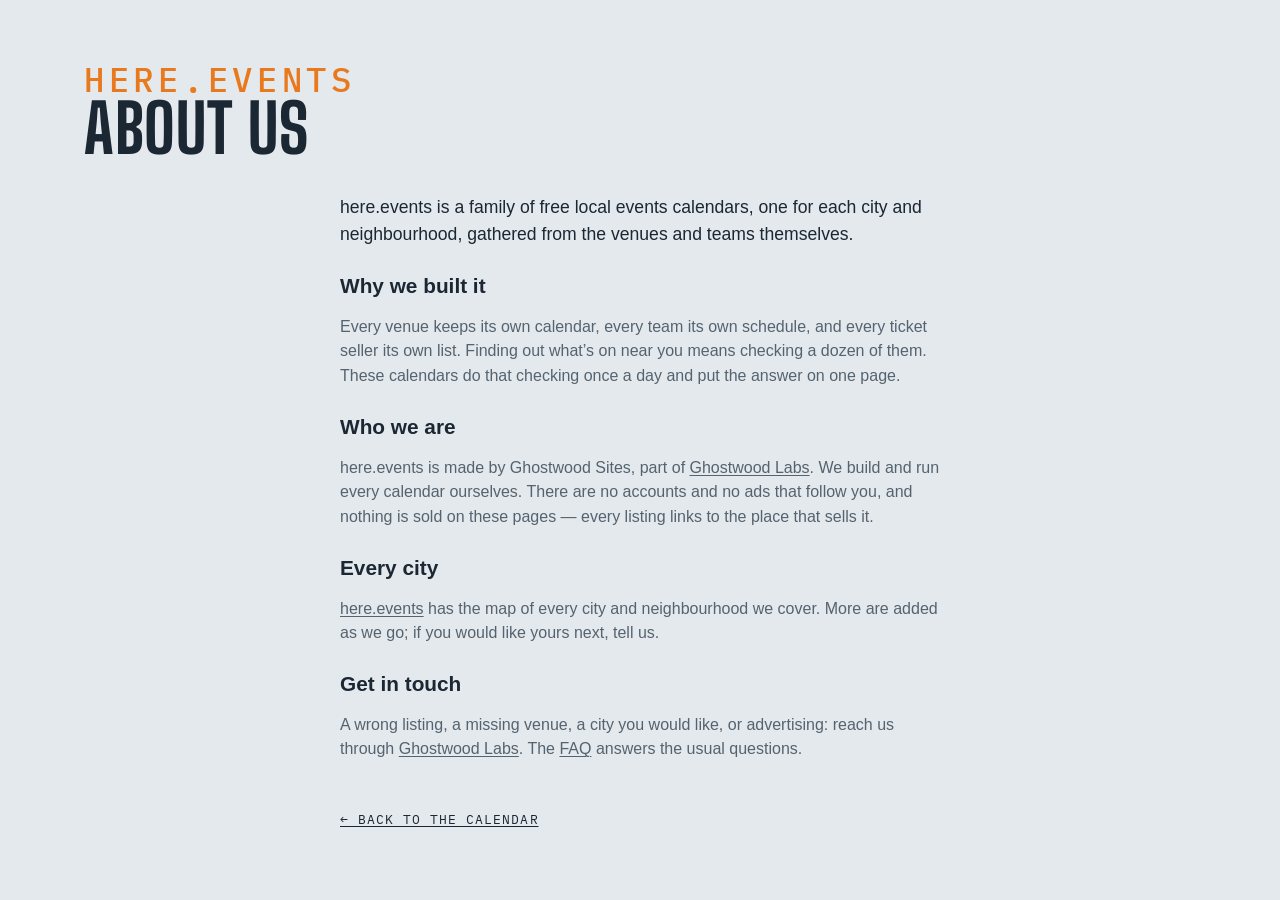
==== site/about.html @ a14dab0a "Sources and About Us as their own pages, FAQ the same on every site, More Cities centred Co-Authored" ====
<!DOCTYPE html>
<html lang="en">
<head>
<meta charset="utf-8">
<meta name="viewport" content="width=device-width, initial-scale=1, viewport-fit=cover">
<meta name="theme-color" media="(prefers-color-scheme: light)" content="#edf1f4">
<meta name="theme-color" media="(prefers-color-scheme: dark)" content="#141a20">
<script>
  try {
    var t = localStorage.getItem('lqa-theme');
    var PHONE = '(max-width: 640px), (pointer: coarse) and (max-height: 500px)';
    if ((t === 'light' || t === 'dark') && !matchMedia(PHONE).matches) document.documentElement.dataset.theme = t;
  } catch (e) { /* no storage — system it is */ }
</script>
<title>About Us — here.events</title>
<meta name="description" content="About here.events: free local events calendars for each city and neighbourhood, gathered from the venues and teams themselves.">
<link rel="icon" href="favicon.svg" type="image/svg+xml">
<link rel="preconnect" href="https://fonts.googleapis.com">
<link rel="preconnect" href="https://fonts.gstatic.com" crossorigin>
<link href="https://fonts.googleapis.com/css2?family=Big+Shoulders:opsz,wght@10..72,500;10..72,700&family=IBM+Plex+Mono:wght@400;500&display=swap" rel="stylesheet">
<link rel="stylesheet" href="styles.css?v=__V__">
<script src="city.js?v=__V__"></script>
</head>
<body>

<!-- the Ghostwood Labs mark, drawn once; the masthead and the footer <use> it -->
<svg width="0" height="0" style="position:absolute" aria-hidden="true">
  <symbol id="gw-mark" viewBox="0 0 576 576">
    <g fill="none" stroke="currentColor" stroke-width="24" stroke-linecap="round" stroke-linejoin="round">
      <path d="M300.19 51.03A26 26 0 0 1 275.81 51.03L235.63 29.71A26 26 0 0 0 210.57 30.08L103.63 91.02A26 26 0 0 0 90.5 113.61L90.5 161.4A26 26 0 0 1 77.38 183.98L39.62 205.52A26 26 0 0 0 26.5 228.1L26.5 347.9A26 26 0 0 0 39.62 370.48L77.38 392.02A26 26 0 0 1 90.5 414.6L90.5 462.39A26 26 0 0 0 103.63 484.98L210.57 545.92A26 26 0 0 0 235.63 546.29L275.81 524.97A26 26 0 0 1 300.19 524.97L340.37 546.29A26 26 0 0 0 365.43 545.92L472.37 484.98A26 26 0 0 0 485.5 462.39L485.5 414.6A26 26 0 0 1 498.62 392.02L536.38 370.48A26 26 0 0 0 549.5 347.9L549.5 228.1A26 26 0 0 0 536.38 205.52L498.62 183.98A26 26 0 0 1 485.5 161.4L485.5 113.61A26 26 0 0 0 472.37 91.02L365.43 30.08A26 26 0 0 0 340.37 29.71L300.19 51.03Z"/>
      <path d="M288 57.5L288 177.5"/>
      <path d="M288 518.5L288 403.5"/>
      <path d="M90.5 176.5L144.63 204.58A26 26 0 0 0 169.19 204.26L209.58 181.92A26 26 0 0 0 223 159.17L223 101.5L158.5 137.5"/>
      <path d="M485.5 176.5L431.37 204.58A26 26 0 0 1 406.81 204.26L366.42 181.92A26 26 0 0 1 353 159.17L353 101.5L417.5 137.5"/>
      <path d="M157 211L157 287.5"/>
      <path d="M419 211L419 287.5"/>
      <path d="M90.5 399.5L144.63 371.42A26 26 0 0 1 169.19 371.74L209.58 394.08A26 26 0 0 1 223 416.83L223 474.5L158.5 438.5"/>
      <path d="M485.5 399.5L431.37 371.42A26 26 0 0 0 406.81 371.74L366.42 394.08A26 26 0 0 0 353 416.83L353 474.5L417.5 438.5"/>
      <path d="M26.5 288L92 325.5L92 250.5"/>
      <path d="M549.5 288L484 325.5L484 250.5"/>
    </g>
  </symbol>
</svg>

<!-- About us (Steve, 2026-10-29: "Create an about us section just to the left of FAQ, make it work
     the same"): one shared page for every city, word for word, like the FAQ. Styled by .ad-page. -->
<header class="masthead">
  <div class="masthead-text">
    <p class="eyebrow">here.events</p>
    <h1>About Us</h1>
  </div>
</header>
<main class="ad-page about-page">
  <p class="ad-lead">here.events is a family of free local events calendars, one for each city and neighbourhood, gathered from the venues and teams themselves.</p>

  <h2>Why we built it</h2>
  <p>Every venue keeps its own calendar, every team its own schedule, and every ticket seller its own list. Finding out what’s on near you means checking a dozen of them. These calendars do that checking once a day and put the answer on one page.</p>

  <h2>Who we are</h2>
  <p>here.events is made by Ghostwood Sites, part of <a href="https://ghostwoodlabs.com/" rel="noopener">Ghostwood Labs</a>. We build and run every calendar ourselves. There are no accounts and no ads that follow you, and nothing is sold on these pages — every listing links to the place that sells it.</p>

  <h2>Every city</h2>
  <p><a href="https://here.events/">here.events</a> has the map of every city and neighbourhood we cover. More are added as we go; if you would like yours next, tell us.</p>

  <h2>Get in touch</h2>
  <p>A wrong listing, a missing venue, a city you would like, or advertising: reach us through <a href="https://ghostwoodlabs.com/" rel="noopener">Ghostwood Labs</a>. The <a href="faq.html">FAQ</a> answers the usual questions.</p>

  <a class="ad-back" href="./">← Back to the calendar</a>
</main>
</body>
</html>
---- site/styles.css ----
/* Lower Queen Anne Events — overcast-sky palette, marquee display type. */

:root {
  --sky: #e4e9ed;        /* overcast paper (a step down from #edf1f4, Steve 2026-10-12: "a little less glaring") */
  --mist: #f7f9fb;       /* card surface (was pure white) */
  --ink: #1b2733;        /* Puget ink */
  --ink-soft: #55636f;
  --ink-bright: #1b2733; /* the logo: pure white in the dark palette, ink here */
  --line: #c3ccd4;
  --gold: #e8791d;       /* Space Needle "Galaxy Gold" */
  --gold-soft: #fbe9d8;
  /* Color coding is muted (a step back from the pure primaries) and each
     group keeps to its own family so a dot or stripe reads as what it is:
     venues are cool (blue → violet → teal), event types are warm (yellow →
     orange → red → pink). */
  /* venue hues (chips, grid ticks, agenda tags): a sweep from teal through
     blue and violet to magenta, neighbors alternating light and dark */
  /* all three families sit a step back from the pure primaries: the same
     hues, less glare, so the stripes and ticks read after the titles */
  --v-martin: #9e2e2e; --v-beasley: #2e9e4f; --v-bohler: #6f2e9e; --v-cub: #9e902e; --v-kibbie: #2e8b9e; /* Pullman: nine rooms on the golden-angle wheel, hsl(h .55 .40) — Martin Stadium first at 0° */
  --v-iccu: #9e2e6b; --v-kenworthy: #4a9e2e; --v-crcasino: #332e9e; --v-liberty: #9e532e;
  --venue-text: 72%;     /* how much of the venue hue the card's venue label keeps (light mode) */
  --tint: 26%;           /* the venue wash behind a series card (light mode; 13% in the dark palette) */
  --row-a: #f3f6f8; --row-b: #d6dde3; /* the list's rows alternate light and dark grey; only a series keeps its venue's hue (Steve, 2026-10-20) */
  /* event-type hues (calendar ticks, agenda right edge): concerts salmon and
     arts crimson keep clear of the brand orange; movies slate = "quiet" */
  --t-concert: #d9664f;
  --t-sports: #d4b106;
  --t-arts: #b8303f;
  --t-movie: #7a8a99;
  --t-community: #d63f9c;
  --t-expo: #2a9d8f;      /* conventions & expos: turquoise, the one hue the types didn't use */
  --t-bar: #c28a12;       /* bar nights: amber, an ale between the sports yellow and concert salmon */
  --alert: #e02b26;       /* cancelled / postponed notes: plain bright red */
  --barh-base: 3.4rem;   /* the pinned filter bar's height (chips 2.25rem + padding) */
  --titleh: 1.7rem;      /* the bar's title line (1.2rem + .5rem gap), added while scrolled */
  --barh: var(--barh-base); /* what the sticky things below the bar offset by */
  --rule: color-mix(in srgb, var(--line), var(--ink-soft)); /* list dividers: a step brighter than --line */
  /* the scorebug (the live game block, .tf-bug): a light panel in this theme, the broadcast's charcoal in the dark one (Steve, 2026-10-12: the charcoal panel on the light card looked bad) */
  --bug-bg: #f9fafb; --bug-frame: #c9d2da; --bug-ink: #1b2733; --bug-soft: #55636f; --bug-dim: #7c8894; --bug-rowline: #d5dce3; --bug-off: #b3bcc5; --bug-muted: #6b7784; --bug-score-bg: #ffffff; --bug-shadow: rgba(15, 25, 35, .10); --bug-redzone: #c8261f;
  --bug-bw: 1px; --frame: var(--line); --frame-w: 1px; /* the game block's frame and the bug's rules: hairlines in the card's line colour here, the 2px broadcast frame in the dark theme (Steve, 2026-10-12: "soften … the borders in general") */
  --cell-mix: 22%; --cell-ink: var(--ink); --cell-bar: 4px; --cell-shadow: none; /* the bug's team cells: a wash of the club colour with a bar of it at the left and ink type, instead of the solid cell ("soften the colors here") */
  --tick-mix: var(--ink); --tick-pct: 65%; /* the refresh countdown ring: the club's colour mixed toward ink here, toward white on the dark ground (the mix itself is written in the .tf-refresh rule: a token holding var(--team-2) would resolve here on :root, where no club colour exists, and come out empty) */
  --dot: color-mix(in srgb, var(--ink-soft) 40%, transparent); /* the dotted underline under the watch strip's links */
  --display: "Big Shoulders", "Arial Narrow", sans-serif;
  --body: -apple-system, BlinkMacSystemFont, "Segoe UI", "Helvetica Neue", sans-serif;
  --mono: "IBM Plex Mono", ui-monospace, Menlo, monospace;
}
/* Dark palette. Applies when the system prefers dark and the visitor hasn't
   picked Light, or whenever they've picked Dark (the toggle sets
   data-theme on <html>; "system" leaves it unset). The two blocks must
   stay identical — CSS has no way to give one ruleset two unrelated
   conditions. */
@media (prefers-color-scheme: dark) {
  :root:not([data-theme="light"]) {
    color-scheme: dark;
    --sky: #141a20; --mist: #1d252e; --ink: #e8edf1; --ink-soft: #9aa7b2; --ink-bright: #ffffff;
    --line: #333f4a; --gold: #f08a33; --gold-soft: #3a2a1a;
    --v-martin: #ea8686; --v-beasley: #86eaa3; --v-bohler: #c086ea; --v-cub: #eadd86; --v-kibbie: #86d9ea; /* the same hues lifted for dark: hsl(h .70 .72) */
    --v-iccu: #ea86bc; --v-kenworthy: #9fea86; --v-crcasino: #8a86ea; --v-liberty: #eaa786;
    --venue-text: 100%; --tint: 13%;
    --row-a: #1e252c; --row-b: #2c343c;
    --t-concert: #f0806a; --t-sports: #f2d21b; --t-arts: #d63a4f;
    --t-movie: #8b9db0; --t-community: #e660a8; --t-expo: #4fd1c5; --t-bar: #e3ad3c; --alert: #ff4b3e;
    --bug-bg: #2b2d30; --bug-frame: #c9cdd2; --bug-ink: #f4f4f4; --bug-soft: #d5d8dc; --bug-dim: #b9bec4; --bug-rowline: #5c6167; --bug-off: #6a6d72; --bug-muted: #4a4f56; --bug-score-bg: #fafafa; --bug-shadow: rgba(0, 0, 0, .35); --bug-redzone: #ff7b7b;
  --bug-bw: 2px; --frame: var(--ink-soft); --frame-w: 2px; --cell-mix: 100%; --cell-ink: #fff; --cell-bar: 0px; --cell-shadow: 0 1px 2px rgba(0, 0, 0, .5);
    --bug-bw: 2px; --frame: var(--ink-soft); --frame-w: 2px; --cell-mix: 100%; --cell-ink: #fff; --cell-bar: 0px; --cell-shadow: 0 1px 2px rgba(0, 0, 0, .5);
    --tick-mix: white; --tick-pct: 45%;
    --dot: color-mix(in srgb, var(--ink-soft) 60%, transparent);
  }
}
:root[data-theme="dark"] {
  color-scheme: dark;
  --sky: #141a20; --mist: #1d252e; --ink: #e8edf1; --ink-soft: #9aa7b2; --ink-bright: #ffffff;
  --line: #333f4a; --gold: #f08a33; --gold-soft: #3a2a1a;
  --v-martin: #ea8686; --v-beasley: #86eaa3; --v-bohler: #c086ea; --v-cub: #eadd86; --v-kibbie: #86d9ea; /* the same hues lifted for dark: hsl(h .70 .72) */
  --v-iccu: #ea86bc; --v-kenworthy: #9fea86; --v-crcasino: #8a86ea; --v-liberty: #eaa786;
  --venue-text: 100%; --tint: 13%;
  --row-a: #1e252c; --row-b: #2c343c;
  --t-concert: #f0806a; --t-sports: #f2d21b; --t-arts: #d63a4f;
  --t-movie: #8b9db0; --t-community: #e660a8; --t-expo: #4fd1c5; --t-bar: #e3ad3c; --alert: #ff4b3e;
  --bug-bg: #2b2d30; --bug-frame: #c9cdd2; --bug-ink: #f4f4f4; --bug-soft: #d5d8dc; --bug-dim: #b9bec4; --bug-rowline: #5c6167; --bug-off: #6a6d72; --bug-muted: #4a4f56; --bug-score-bg: #fafafa; --bug-shadow: rgba(0, 0, 0, .35); --bug-redzone: #ff7b7b;
  --tick-mix: white; --tick-pct: 45%;
  --dot: color-mix(in srgb, var(--ink-soft) 60%, transparent);
}
:root[data-theme="light"] { color-scheme: light; }

* { box-sizing: border-box; }
html { scroll-behavior: smooth; overflow-x: clip; } /* clip: the footer bleeds to the viewport edges */
@media (prefers-reduced-motion: reduce) { html { scroll-behavior: auto; } }
/* the page is 62rem wide, and steps wider on big screens so event names
   get a single line: the calendar column is fixed, so all of the extra
   width goes to the cards (the footer line follows) */
:root { --pagew: 62rem; }
@media (min-width: 1180px) { :root { --pagew: 72rem; } }
@media (min-width: 1360px) { :root { --pagew: 80rem; } }
body {
  /* no bottom padding: the sticky footer is the page's last thing, and any
     padding here would show as a blank band under it once the list is short.
     A column flex at least a viewport tall, so a short page (the Teams view
     with one team) still puts the footer at the bottom edge */
  display: flex; flex-direction: column; min-height: 100vh; min-height: 100dvh;
  margin: 0 auto; padding: 0 1.25rem; max-width: var(--pagew);
  background: var(--sky); color: var(--ink);
  font: 16px/1.55 var(--body);
}
/* flex items refuse to shrink below their content's minimum width, so one
   unwrappable line (a TV listing, the compact bar's title) would push a whole
   section past a phone's edge; let them shrink like blocks */
body > * { min-width: 0; }
a { color: inherit; text-underline-offset: 2px; }
:focus-visible { outline: 2px solid var(--ink-soft); outline-offset: 2px; }

/* ---- masthead ---- */
.masthead {
  display: flex; flex-wrap: wrap; gap: 1.5rem; align-items: flex-end;
  justify-content: space-between; padding: 2.5rem 0 1rem;
}
.eyebrow {
  font-family: var(--mono); font-size: .8rem; letter-spacing: .12em;
  text-transform: uppercase; color: var(--gold); margin: 0 0 .3rem;
}
h1 {
  font-family: var(--display); font-weight: 700; font-size: clamp(2.6rem, 7vw, 4.2rem);
  line-height: .92; text-transform: uppercase; letter-spacing: .01em; margin: 0;
}
.masthead-text { min-width: 0; max-width: 100%; } /* a flex item would grow to its widest line and push past a phone's edge */
/* "More Cities" (See All until 2026-10-13, Other Places until 2026-10-18): the pill before the theme pill, to the same map (Steve, 2026-10-12); in the pinned bar the chip's text folds away and the map glyph stays */
/* Add To My Calendar: the first of the masthead's tools (Steve, 2026-10-26, "should move here" — beside More Cities; in the bar from 2026-09-16 until then), sized like the More Cities pill beside it */
.masthead-tools #subscribeBtn { order: 3; display: inline-flex; align-items: center; gap: .45rem; min-height: calc(1.7rem + 8px); padding: 0 .95em; }
.masthead-tools #subscribeBtn svg { width: 1rem; height: 1rem; flex: none; }
.masthead-tools #subscribeBtn:hover { border-color: var(--ink-soft); }
.bar-title .masthead-tools #subscribeBtn { min-height: 1.7rem; padding: 0 .5em; } /* icon-only in the title line, like the pill (the label rule is .bar-title .masthead-tools .chip span) */
.masthead-tools .see-all { order: 4; display: inline-flex; align-items: center; gap: .45rem; min-height: calc(1.7rem + 8px); padding: 0 .95em; text-decoration: none; }
.masthead-tools .see-all svg { width: 1rem; height: 1rem; fill: none; stroke: currentColor; stroke-width: 1.6; stroke-linejoin: round; stroke-linecap: round; }
.masthead-tools .see-all:hover { border-color: var(--ink-soft); }
.bar-title .masthead-tools .see-all { min-height: 1.7rem; padding: 0 .5em; }
/* the mark and the name as one thing: the mark stretches to the text's
   height (eyebrow + title) and keeps square, in the footer mark's white */
.masthead { --mast-title: clamp(2.6rem, 7vw, 4.2rem); } /* the title's size; the eyebrow and the mark are cut from it */
.masthead h1 { font-size: var(--mast-title); }
/* the picture (Steve, 2026-09-21: line art, the Needle's crown the focus):
   the top of the Space Needle from the Highsmith aerial, traced to single
   smooth lines at build (a gradient-magnitude pass over the photo, see the
   memory note), a 4.5:1 window from the spire tip to the Queen Anne treeline
   with the Needle centred and the Cascades ridge behind
   (design/lqa-masthead-lines-gen.py). The
   drawing is a luminance mask (masthead-lines.png, white = line) over a box
   of ink, so the lines are the palette's own ink in either theme. A band
   behind the masthead, the Needle toward the right, dissolving into the page
   on every side — no hard edge where the art stops (Steve, 2026-09-21) */
.masthead { min-height: 11rem; overflow: hidden; isolation: isolate; } /* a slim band (Steve, 2026-09-20: minimal) */
.masthead-photo { /* the drawing fills the gap between the name and the theme pill (Steve, 2026-10-05: "in all the modes try to make it fill this space"): a flex item between them, as tall as the band (the negative margins reach over the band's padding) */
  order: 1; flex: 1 1 0; align-self: stretch; min-width: 0; z-index: -1;
  margin: -2.5rem 0 -1rem; pointer-events: none;
  background: #fff; opacity: .9; /* white lines on the dark palette, black on the light one (Steve: "white and black with antialiasing") */
  -webkit-mask-image: url(masthead-lines.png), linear-gradient(to right, transparent 0%, #000 10%, #000 92%, transparent 100%), linear-gradient(to bottom, #000 0%, #000 58%, transparent 100%);
  mask-image: url(masthead-lines.png), linear-gradient(to right, transparent 0%, #000 10%, #000 92%, transparent 100%), linear-gradient(to bottom, #000 0%, #000 58%, transparent 100%);
  -webkit-mask-size: auto 100%, 100% 100%, 100% 100%; mask-size: auto 100%, 100% 100%, 100% 100%; /* the drawing at the band's height, however wide the gap: the Needle stays whole, the ridge beside it shows as far as the gap allows */
  -webkit-mask-position: 50% 0%, 0 0, 0 0; mask-position: 50% 0%, 0 0, 0 0; /* the Needle is at the drawing's centre, so its spire is the centre of the gap at every width (Steve, 2026-10-05: "make the center the top of the needle") */
  -webkit-mask-repeat: no-repeat; mask-repeat: no-repeat;
  mask-mode: luminance, alpha, alpha;
  -webkit-mask-composite: source-in; mask-composite: intersect;
}
.masthead-tools { order: 2; }
:root[data-theme="light"] .masthead-photo { background: #000; opacity: .7; }
@media (prefers-color-scheme: light) { :root:not([data-theme="dark"]) .masthead-photo { background: #000; opacity: .7; } }
.masthead-text { position: relative; }
.masthead .eyebrow { font-size: calc(var(--mast-title) * .5); font-weight: 500; letter-spacing: .14em; margin-bottom: .1rem; line-height: 1; } /* "Seattle": half the title's size (Steve, 2026-09-16: twice the quarter it was), a shade bolder */
/* the masthead's tools (Steve, 2026-09-14): Add To My Calendar (back here
   2026-10-26), the More Cities pill and the theme pill at the masthead's
   right end — the bar below keeps its room for the switch, filters, search,
   the clubs and the season calendar chip */
.masthead { position: relative; }
.masthead-tools { display: flex; align-items: center; gap: .6rem; flex: none; margin-left: auto; }
.sub { color: var(--ink-soft); max-width: 34rem; margin: .8rem 0 0; }

.updated { /* the "Updated …" stamp: an eyebrow line under the title, spaced like the one above it */
  margin: .3rem 0 0; min-height: 1em;
}
/* Solid-ink pill with the page background as its text — a dark pill in
   light mode, a light one in dark — softened on hover (the event sheet's
   Tickets button). */
.btn-cal {
  display: inline-flex; align-items: center; gap: .55em; margin: auto 0;
  font: 600 1rem/1 var(--body); color: var(--sky); background: var(--ink);
  border: 0; border-radius: 999px; padding: .85em 1.4em .85em 1.15em; cursor: pointer;
  transition: background .15s, color .15s;
}
.btn-cal svg { width: 1.15em; height: 1.15em; flex: none; }
.btn-cal:hover { background: var(--ink-soft); color: var(--sky); }
/* the subscribe pop: app.js placeSubscribePop fixes it under the masthead's
   Add To My Calendar button (right edges aligned); these are the fallback
   position and the look */
.pop {
  position: absolute; right: 0; top: calc(100% + 1.1rem); z-index: 10;
  width: min(18rem, 100%); background: var(--mist); border: 1px solid var(--line);
  border-radius: 8px; padding: 1rem 1.1rem; box-shadow: 0 8px 28px rgba(15, 25, 35, .18);
  font-size: .92rem;
}
.pop p { margin: 0 0 .6rem; }
.pop > :last-child { margin-bottom: 0; }
/* everything in the pop sits on one centre line: the checkbox row, the
   three named calendar tiles, the QR / Copy Link chips, then the note */
.pop-tiles { display: grid; grid-template-columns: repeat(3, 4.6rem); justify-content: center; gap: .6rem; margin: 0 0 .7rem; }
.pop-tools { display: flex; justify-content: center; gap: .5rem; margin: 0 0 .9rem; }
.pop-tools .chip { display: inline-flex; align-items: center; gap: .4rem; text-decoration: none; padding: .45em .85em; }
.pop-tools .chip svg { width: 1rem; height: 1rem; flex: none; color: var(--gold); }
.pop-tools .chip:hover { border-color: var(--ink-soft); }
/* Copy Link: a check replaces the icon for a moment after copying */
.pop-tools .chip.is-done svg { display: none; }
.pop-tools .chip.is-done::before { content: "✓"; font-weight: 700; line-height: 1; }
.qr-panel { text-align: center; margin-bottom: .6rem; }
#qrImg {
  display: inline-block; width: 170px; height: 170px;
  background: #fff; padding: 6px; border-radius: 8px;
}
#qrImg svg { display: block; width: 100%; height: 100%; }
/* a tile: the service's icon over its name */
.tile {
  display: grid; justify-items: center; gap: .4rem;
  padding: .6rem .3rem .5rem; border: 1px solid var(--line); border-radius: 10px;
  background: var(--sky); text-decoration: none; color: var(--ink-soft);
}
.tile-logo { width: 2.4rem; height: 2.4rem; border-radius: 8px; object-fit: contain; }
.tile span { font-family: var(--mono); font-size: .62rem; text-transform: uppercase; letter-spacing: .08em; line-height: 1; }
.tile:hover { border-color: var(--ink-soft); color: var(--ink); }
/* ---- filter bar: one row of matching chips ---- */
/* Funnel (filters), Reset, Copy link, Add To Calendar, then the theme toggle
   at the right end. position: relative makes the bar the box the subscribe
   pop hangs from. */
.filterbar {
  display: flex; flex-wrap: nowrap; gap: .6rem; align-items: center;
  margin: .75rem 0 0; position: relative;
}
.filterbar > * { flex-shrink: 0; }
.filterbar .chip {
  display: inline-flex; align-items: center; gap: .45rem; min-height: 2.25rem;
  position: relative; /* for the visually-hidden labels in .is-tight */
}
.filterbar .chip svg { width: 1rem; height: 1rem; flex: none; }
.filterbar .chip:not(:disabled):hover { border-color: var(--ink-soft); }
/* the funnel's chevron is the panel's open/closed indicator. Its outline is
   deliberately the same whether or not a filter is active — Reset lighting
   up is the "something's filtered" signal. */
/* The bar can't wrap. When its content wouldn't fit — app.js measures and
   sets .is-tight — the view switch's words go (see .view-toggle); the labeled
   Add To My Calendar chip that used to shed its label here left the bar for
   the masthead 2026-10-26. */
/* the Teams chip is a switch: solid while its view is on show */
/* the view switch: list | month | home teams, a three-stop pill like the theme's (same rules, .view-toggle) */
.view-toggle[data-active="month"] .theme-knob { left: calc(3px + var(--tt)); }
.view-toggle[data-active="teams"] .theme-knob { left: calc(3px + 2 * var(--tt)); }
.view-toggle button[aria-checked="true"] { color: var(--sky); }
/* while the Teams view is up the agenda's own controls step aside — the
   filters, search, the Today floater, Add To Calendar and the phone's calendar chip */
html.teams-open .search-wrap,
html.teams-open .cal-toggle { display: none; } /* Add To Calendar stays: in Teams mode it offers the club's season feed */
html.teams-open #calToday { display: none; }
.cal-side:not(.is-float) .cal { margin-bottom: 1.6rem; } /* room for the TODAY tab below the docked card */
/* the search box: a chip that takes typing, a magnifier at its right end and
   no placeholder; it gives up width first when the row gets tight */
.filterbar .search-wrap { position: relative; display: flex; flex: 1 1 10rem; min-width: 10rem; max-width: none; } /* the whole of the row's slack (Steve, 2026-10-24, "span the full width"; capped at 28rem from 2026-09-15 until then) */ /* takes whatever room the row has left, never less than a word's worth: the chips drop their labels first (is-tight) */
#searchBox {
  width: 100%; font: 500 .85rem/1 var(--body); color: var(--ink); background: var(--mist);
  border: 1px solid var(--line); border-radius: 999px; padding: .5em 2.4em .5em .95em; min-height: 2.25rem;
  -webkit-appearance: none; appearance: none;
}
#searchBox::-webkit-search-cancel-button { margin-right: .2em; }
/* hover and focus both just brighten the edge — no orange ring on a text box */
#searchBox:hover { border-color: var(--ink-soft); }
#searchBox:focus, #searchBox:focus-visible { outline: none; border-color: var(--ink); }
.search-wrap svg {
  position: absolute; right: .85rem; top: 50%; width: 1rem; height: 1rem;
  transform: translateY(-50%); color: var(--ink-soft); pointer-events: none;
}
/* Right end of the bar, left to right: the calendar chip (narrow layouts
   only), then the season calendar chip (DOM order keeps the chips together;
   flex order places them); the search box grows to fill the gap before them.
   Add To My Calendar was the bar's last chip from 2026-09-16 to 2026-10-26. */
#calToggle { order: 2; }
#viewToggle { order: -1; } /* the view switch leads the bar in either mode (Steve, 2026-09-14) */
/* light / dark: a two-stop pill at the bar's right end, the ink knob
   sliding under the stop in effect (the system's side until a click) */
.theme-toggle {
  position: relative; display: inline-flex; order: 5;
  padding: 3px; border: 1px solid var(--line); border-radius: 999px; background: var(--mist);
}
.theme-toggle { --tt: 2rem; cursor: pointer; } /* stop width — wider on phones for the tap target; the rim and the knob are click targets too (a press anywhere steps the pill) */
.theme-toggle button {
  position: relative; z-index: 1; width: var(--tt); height: 1.7rem; cursor: pointer;
  background: none; border: 0; padding: 0; color: var(--ink-soft); border-radius: 999px;
  display: grid; place-items: center;
}
.theme-toggle button svg { width: 1rem; height: 1rem; }
.theme-toggle button[aria-checked="true"] { color: var(--sky); } /* still a click target: any stop flips */
.theme-toggle button:not([aria-checked="true"]):hover { color: var(--ink); }
.theme-knob {
  position: absolute; top: 3px; left: 3px; width: var(--tt); height: calc(100% - 6px);
  border-radius: 999px; background: var(--ink); transition: left .18s; /* ink knob, page-colored icon — like a checked box */
}
.theme-toggle[data-active="dark"] .theme-knob { left: calc(3px + var(--tt)); }
.theme-toggle[data-active="system"] .theme-knob { left: calc(3px + 2 * var(--tt)); }
@media (prefers-reduced-motion: reduce) { .theme-knob { transition: none; } }
/* the view stops carry their words — List · Month · Teams — while the bar has room (Steve, 2026-10-24,
   "span the full width … display text for the icons if there is space"; Kona first, every city the same day):
   is-tight (app.js fitFilterBar / fitTeamStrip) drops them back to icons, and the ink knob is measured under
   the lit stop by app.js placeKnob (--knob-x/--knob-w), whatever its width. After the .theme-toggle rules so
   width: auto wins. */
.view-toggle button { width: auto; min-width: var(--tt); padding: 0 .7rem 0 .55rem; gap: .4rem; display: inline-flex; align-items: center; justify-content: center; }
.view-toggle .vt-label { font: 500 .8rem/1 var(--body); letter-spacing: .01em; white-space: nowrap; }
.filterbar.is-tight .view-toggle button { padding: 0; width: var(--tt); }
.filterbar.is-tight .vt-label { display: none; }
.view-toggle[data-active] .theme-knob { left: var(--knob-x, 3px); width: var(--knob-w, var(--tt)); transition: left .18s, width .18s; }
@media (prefers-reduced-motion: reduce) { .view-toggle[data-active] .theme-knob { transition: none; } }
/* the Filter button rides at the end of the view pill, past a hairline, in every mode (Steve, 2026-10-24,
   "for all sites, and modes combine these"): icon + word like the stops, the word going with is-tight; while
   the panel is open it wears the ink like a knob of its own. It is not a stop: the knob never moves to it. */
.view-toggle .vt-filter { width: auto; min-width: var(--tt); padding: 0 .7rem 0 .55rem; } /* a stop like the others — no divider (Steve, 2026-10-24: "vert lines should be consistent") */
.filterbar.is-tight .view-toggle .vt-filter { width: auto; padding: 0 .35rem 0 .4rem; }
.view-toggle .vt-filter[aria-expanded="true"], .view-toggle .vt-filter[aria-expanded="true"]:hover { background: var(--ink); color: var(--sky); border-radius: 999px; }
/* the bar stays pinned at the top while the list scrolls (--barh is its
   height — the month dividers and the calendar strip stick just below it);
   the panel floats open under it, over the content, which stays put */
.filter-area {
  position: sticky; top: 0; z-index: 30; background: var(--sky);
  padding: .55rem 0 .6rem; margin-top: .2rem;
}
.filter-area .filterbar { margin: 0; }
/* the pinned bar's title: one slim line above the chips in the masthead's
   face, shown once the masthead itself has scrolled off; --titleh is what
   it adds to the bar, and html.is-scrolled adds that to --barh */
.bar-title { /* one size for all three parts */
  display: flex; align-items: baseline; gap: .9rem; white-space: nowrap;
  font-family: var(--display); font-weight: 700; font-size: 1.1rem; line-height: 1.2rem;
  text-transform: uppercase; letter-spacing: .02em; margin: 0 0 .5rem;
}
.bar-title[hidden] { display: none; } /* an author display beats the UA [hidden] rule */
.eyebrow[hidden], .bar-eyebrow[hidden] { display: none; } /* an empty eyebrow (a city with no neighbourhood) takes no room */
.bar-name { min-width: 0; overflow: hidden; text-overflow: ellipsis; } /* the title gives way first */
.bar-eyebrow { /* "Seattle" and "Updated …" in the masthead's eyebrow face */
  flex: none; font-family: var(--mono); font-weight: 400; letter-spacing: .08em; color: var(--gold);
}
#barUpdated { display: none; } /* the stamp is the footer's alone (Steve, 2026-09-16) */
html.is-scrolled { --titleh: 2.2rem; --barh: calc(var(--barh-base) + var(--titleh)); } /* the title line carries the masthead's tools while scrolled (app.js markStuck moves them): 1.7rem chips + the .5rem gap */
/* the tools in the title line: icon-only chips a size down, the theme pill scaled to match, at the line's right end (the pop still hangs from the bar below) */
.bar-title .masthead-tools { align-self: center; margin-left: auto; gap: .4rem; }
.bar-title .masthead-tools .chip { min-height: 1.7rem; padding: .2em .5em; }
.bar-title .masthead-tools .chip span { position: absolute; width: 1px; height: 1px; overflow: hidden; clip: rect(0 0 0 0); white-space: nowrap; }
.bar-title .masthead-tools .chip svg { width: 1rem; height: 1rem; }
.bar-title .theme-toggle { zoom: .8; }
.filter-panel {
  position: absolute; left: 0; right: 0; top: calc(100% + .5rem); z-index: 20;
  background: var(--mist); border: 1px solid var(--line);
  border-radius: 10px; padding: 1rem 1.1rem;
  box-shadow: 0 12px 36px rgba(0, 0, 0, .3);
  max-height: calc(100vh - 8rem); max-height: calc(100dvh - 8rem); overflow-y: auto;
}
/* Kayak-style panel: columns of checkbox rows, Select all | Clear all links
   per group, an "only" link on hover, and an event count on the right. */
/* the groups sit in columns with a rule between them (a rule above, on
   phones, where they stack) */
.fp-cols { display: grid; grid-template-columns: repeat(auto-fit, minmax(18rem, 1fr)); gap: 1.25rem 0; } /* wide enough that no name wraps; tablets get two columns */
.fp-group { padding: 0 1.25rem; min-width: 0; } /* columns share the width evenly; a long name clips with an ellipsis rather than pushing the next column out of the panel (2026-10-18, the neighbourhood rows) */
.fp-group:first-child { padding-left: 0; }
.fp-group:last-child { padding-right: 0; }
.fp-group + .fp-group { border-left: 1px solid var(--line); }
@media (max-width: 640px) {
  .fp-group { padding: 0; }
  .fp-group + .fp-group { border-left: 0; border-top: 1px solid var(--line); padding-top: 1.1rem; }
}
/* top row: preset chips (the lit one matches the current state) with the
   Sold Out and Holidays switches pushed to the right. They are switches, not
   allow boxes like the rows below (one narrows the list, one adds days), so
   they wear a pill-and-knob face instead of the tick box */
.fp-switch { position: relative; display: flex; align-items: center; gap: .5rem; cursor: pointer; }
.fp-switch input { position: absolute; opacity: 0; width: 1px; height: 1px; }
.sw {
  flex: none; width: 2rem; height: 1.15rem; position: relative;
  border: 1.5px solid var(--ink-soft); border-radius: 1rem; background: var(--mist);
  transition: background .15s, border-color .15s;
}
.sw::after {
  content: ""; position: absolute; top: .1rem; left: .1rem; width: .75rem; height: .75rem;
  border-radius: 50%; background: var(--ink-soft); transition: transform .15s, background .15s;
}
.fp-switch input:checked + .sw { background: var(--ink); border-color: var(--ink); }
.fp-switch input:checked + .sw::after { transform: translateX(.85rem); background: var(--mist); }
.fp-switch:hover .sw { border-color: var(--ink); }
.fp-switch input:focus-visible + .sw { outline: 2px solid var(--ink-soft); outline-offset: 2px; }
.fp-top { display: flex; align-items: center; gap: 1rem; padding: 0 1.25rem; margin: 0 0 1.1rem; }
/* one row that scrolls sideways at every width, never wraps (Steve,
   2026-09-22); a right-edge fade (.is-more-right, app.js presetEdge) says
   more chips sit beyond the edge and lifts once scrolled to the end */
.fp-presets { display: flex; flex-wrap: nowrap; align-items: center; gap: .4rem; flex: 1; min-width: 0; overflow-x: auto; scrollbar-width: none; padding: 2px 0; scroll-padding: 0 1rem; }
.fp-presets::-webkit-scrollbar { display: none; }
.fp-presets.is-more-right { -webkit-mask-image: linear-gradient(to right, #000 calc(100% - 2.6rem), transparent); mask-image: linear-gradient(to right, #000 calc(100% - 2.6rem), transparent); }
.fp-preset { flex: none; }
.fp-soldout { margin-left: auto; white-space: nowrap; flex: none; }
.fp-holidays { white-space: nowrap; flex: none; }
.fp-preset { font-size: .8rem; padding: .4em .85em; min-height: 2rem; }
.fp-preset:hover { border-color: var(--ink-soft); }
.fp-preset.is-on { background: var(--ink); color: var(--sky); border-color: var(--ink); }
.fp-group h3 {
  white-space: nowrap; /* never wraps (Steve, 2026-09-22) */
  font-family: var(--mono); font-size: .68rem; text-transform: uppercase;
  letter-spacing: .1em; color: var(--ink); margin: 0 0 .35rem; font-weight: 700; /* bold, ink (Steve, 2026-09-22) */
  display: flex; align-items: baseline; gap: .6rem;
}
/* All · None at the heading's right end: plain words in the heading's own face, not chips */
.fp-allnone { margin-left: auto; display: inline-flex; align-items: baseline; gap: .35rem; font-weight: 500; color: var(--ink-soft); } /* the links stay quiet next to the bold title */
.fp-allnone i { font-style: normal; opacity: .6; }
.fp-set { font: inherit; letter-spacing: inherit; text-transform: inherit; color: var(--ink-soft); background: none; border: 0; padding: 0; cursor: pointer; text-decoration: underline; text-decoration-color: color-mix(in srgb, var(--ink-soft) 50%, transparent); text-underline-offset: 2px; }
.fp-set:hover { color: var(--ink); text-decoration-color: currentColor; }
.fp-list { display: flex; flex-direction: column; }
.fp-list + h3 { margin-top: 1rem; } /* a second group stacked in the same column */
.fp-list[hidden] + h3 { margin-top: 0; } /* a group folded away leaves the next heading level with the other columns' */
.fp-row { display: flex; align-items: center; gap: .5rem; padding: .3rem .35rem; border-radius: 6px; }
.fp-row:hover { background: var(--sky); }
.fp-check { position: relative; display: flex; align-items: center; gap: .6rem; cursor: pointer; min-width: 0; }
/* the Show | Hide pair at the row's end (Steve, 2026-09-22, third pass):
   two small words joined into one pill. Neither lit = no preference; the
   lit one is ink. Hide lit strikes the row's name */
.fp-seg { flex: none; display: inline-flex; margin-left: auto; border: 1.5px solid var(--line); border-radius: 999px; background: var(--mist); overflow: hidden; }
.fp-seg-b {
  font: inherit; font-size: .68rem; line-height: 1; letter-spacing: .02em; color: var(--ink-soft);
  background: none; border: 0; padding: .28rem .55rem; margin: 0; cursor: pointer;
}
.fp-seg-b + .fp-seg-b { border-left: 1.5px solid var(--line); }
.fp-seg-b:hover { color: var(--ink); background: color-mix(in srgb, var(--ink) 8%, transparent); }
.fp-seg-b[aria-pressed="true"] { color: var(--mist); background: var(--ink); }
.fp-seg-b:focus-visible { outline: 2px solid var(--ink-soft); outline-offset: 2px; }
.fp-check:hover .fp-name { color: var(--ink); }
.fp-name { font-size: .88rem; display: flex; align-items: center; gap: .45rem; white-space: nowrap; min-width: 0; }
.fp-name > * { overflow: hidden; text-overflow: ellipsis; } /* never wraps; a too-narrow column clips with an ellipsis */
.fp-name a { text-decoration-color: var(--line); }
.fp-name a:hover { text-decoration-color: var(--ink-soft); }
.fp-row:has(.fp-seg[data-mode="ex"]) .fp-name { opacity: .55; } /* a hidden row reads dimmed — the colour change alone, no strike-through (Steve, 2026-10-05) */
/* a city-wide site folds its column by neighbourhood (seattle-events, 2026-10-18): the neighbourhood's row carries a chevron that
   opens the rooms under it, indented behind a hairline; its Show | Hide pair works every room at once */
.fp-hood .fp-name { font-weight: 600; }
.fp-fold { flex: none; width: 1.15rem; height: 1.15rem; display: inline-flex; align-items: center; justify-content: center; border: 0; border-radius: 4px; background: none; padding: 0; margin: 0 -.1rem 0 -.2rem; color: var(--ink-soft); cursor: pointer; }
.fp-fold:hover { color: var(--ink); background: color-mix(in srgb, var(--ink) 8%, transparent); }
.fp-fold svg { width: .72rem; height: .72rem; transition: transform .15s; }
.fp-fold[aria-expanded="true"] svg { transform: rotate(90deg); }
.fp-sub { display: flex; flex-direction: column; margin: 0 0 .25rem 1rem; padding-left: .3rem; border-left: 1px solid var(--line); }
.fp-sub[hidden] { display: none; }
.fp-tail .fp-name { color: var(--ink-soft); font-style: italic; } /* the "More rooms" row at a group's foot: the rooms the usual view hides, folded (2026-10-18) */
.fp-tail:has(.fp-seg[data-mode="ex"]) .fp-name { opacity: 1; } /* it is usually all-Hide; dimming it too would make it vanish */
/* three groups — the two venue lists (Lower Queen Anne the wider), Teams
   (Steve, 2026-09-20; Capacity rows dropped 2026-09-22) */
@media (min-width: 641px) and (max-width: 899px) { .fp-tree .fp-cols { grid-template-columns: 1.1fr 1fr; } .fp-tree .fp-group:nth-child(3) { grid-column: 1; border-left: 0; padding-left: 0; padding-right: 1.25rem; border-top: 1px solid var(--line); padding-top: 1rem; margin-top: -.25rem; } } /* tablets: two columns, Teams under Lower Queen Anne (three squeezed the headings into wraps) */
@media (min-width: 900px) { .fp-tree .fp-cols { grid-template-columns: 1.15fr 1fr 1fr; } .fp-tree { right: auto; width: min(100%, 58rem); } } /* three columns of about twelve rows each (Festivals under Home Teams, 2026-10-05); the panel no wider than they need — it used to run the toolbar's width and stretch the rows across it (Steve: "feel free to shrink the width of the filter pop up") */
.fp-note { font-family: var(--mono); font-size: .66rem; color: var(--ink-soft); letter-spacing: .04em; margin-left: .35rem; } /* a band's seat range after its name */
.chip {
  font: 500 .85rem/1 var(--body); cursor: pointer; border-radius: 999px;
  padding: .5em .95em; background: var(--mist); color: var(--ink);
  border: 1px solid var(--line);
}

/* ---- agenda layout: list + docked mini calendar ---- */
.agenda { margin-top: 1.6rem; }
/* the view note: one plain line above the list while the view is not the
   usual one, the way back at its right (app.js renderViewNote) */
.view-note { display: flex; align-items: center; gap: .8rem; flex-wrap: wrap; margin: 0 0 1.1rem; padding: .55rem .9rem; border: 1px solid var(--line); border-radius: 10px; background: var(--mist); font-size: .88rem; }
.fp-group h3[hidden], .fp-list[hidden] { display: none; } /* a group with no rows in this city folds away with its heading (the flex displays above would otherwise beat [hidden]; Steve, 2026-10-11) */
.view-note[hidden] { display: none; }
.view-note .chip { margin-left: auto; font-size: .78rem; padding: .3em .75em; min-height: 1.9rem; }
/* the toast: a word above the footer after hiding something from the sheet, with Undo */
.toast { position: fixed; left: 50%; bottom: calc(3.6rem + env(safe-area-inset-bottom)); transform: translateX(-50%); z-index: 40; display: flex; align-items: center; gap: 1rem; padding: .6rem .6rem .6rem 1rem; border-radius: 999px; background: var(--ink); color: var(--sky); font-size: .88rem; box-shadow: 0 12px 36px rgba(0, 0, 0, .35); max-width: calc(100vw - 2rem); }
.toast[hidden] { display: none; }
.toast button { font: 700 .82rem/1 var(--body); color: var(--gold); background: none; border: 1px solid color-mix(in srgb, var(--sky) 35%, transparent); border-radius: 999px; padding: .45em .9em; cursor: pointer; }
.toast button:hover { border-color: var(--sky); }
.agenda, .teams { margin-bottom: 1.5rem; } /* the gap above the footer (its own top margin is auto) */
.agenda-layout {
  display: grid; grid-template-columns: minmax(0, 1fr) 18rem;
  gap: 0 2.5rem; align-items: start;
}
.agenda-layout > ol { grid-column: 1; }
.cal-side { position: sticky; top: calc(var(--barh) + .5rem); grid-column: 2; grid-row: 1; } /* same offset under the bar as the pops */
/* the Add To Calendar pop hangs over the docked calendar (same width, same right edge)
   and is shorter, so the calendar steps out while the pop is open */
.cal-side:not(.is-float) .cal { transition: opacity .15s; }
html.pop-open .cal-side:not(.is-float) .cal { opacity: 0; pointer-events: none; }
/* Below the page's full width (62rem + padding) the calendar never docks —
   beside the list it would squeeze the cards to a sliver — so from here
   down it floats over the list instead. */
@media (max-width: 1023px) {
  .agenda-layout { display: flex; flex-direction: column; }
  /* the grid's align-items: start carries over; the strip must span the
     column or it shrinks to its content (it has none, so its right edge —
     where the handle hangs — would be the left edge of the page) */
  .cal-side { align-self: stretch; width: 100%; }
  /* a zero-height sticky strip, first in the column, carrying the handle
     (hanging off its right end) and the floating calendar; both ride along
     as the list scrolls */
  .cal-side { order: -1; height: 0; top: calc(var(--barh) + .5rem); z-index: 15; }
  .cal-side.is-float .cal {
    position: absolute; z-index: 14; right: 0; top: 0; /* right under the pinned bar */
    width: min(22rem, 100%);
    max-height: calc(100vh - 5rem); max-height: calc(100dvh - 5rem); overflow-y: auto;
  }
  .cal-side.is-float .cal-month { box-shadow: 0 12px 36px rgba(0, 0, 0, .3); }
}

/* ---- the Month view: the month's events, as the filters leave them, on one calendar ---- */
html.month-open .agenda-layout, html.month-open .cal-toggle { display: none; } /* the list and its mini calendar step aside; the board is the month */
/* ---- the month view: one continuous grid of weeks, square days (Steve, 2026-09-15) ----
   The grid runs from this month on with no end (app.js appends months as
   the sentinel nears the window), sized to the window: seven squares across,
   the page scrolling down them under the pinned filter bar; the ‹ MONTH ›
   header and the weekday row stick under the bar and name the month at the
   top (the sticky footer stays pinned at the bottom as everywhere). A day
   carries its events' names only, as many as fit, the rest folded into
   "+N more" (fitBoardCells); a tap on the day opens the card listing them all. */
.month-board[hidden] { display: none; }
.month-board { margin: 0 auto; max-width: 100%; position: relative; } /* app.js sizeBoard sets its width: seven squares that show the whole month in the window at the top of the page, centred when that is narrower than the page */
.mb-sticky { position: sticky; top: var(--barh); z-index: 6; background: var(--sky); padding-top: 1.9rem; } /* the room is the TODAY tab's, which rises from the header (Steve: an up tab) */
.mb-head { position: relative; } /* the tab and, on a centred board, the vertical month name hang off it */
/* TODAY over the month view's header: the same tab, upside down — rising from the header's top edge */
.cal-head button.cal-today-tab { width: auto; height: auto; min-width: 0; min-height: 0; display: inline-flex; border-radius: 6px 6px 0 0; } /* not the header's arrow-button size, nor the phones' 2.75rem touch minimum */
.cal-head button.cal-today-tab svg { width: .85rem; height: .85rem; }
.cal-head button.cal-today-tab[hidden] { display: none; } /* the override above would otherwise beat [hidden] */
.mb-head .cal-today-tab { top: auto; bottom: 100%; border-top: 2px solid var(--ink-soft); border-bottom: 0; border-radius: 6px 6px 0 0; padding: .24rem .7rem .3rem; box-shadow: 0 -3px 8px rgba(0, 0, 0, .25); }
/* the board centred narrower than the page (sizeBoard's is-narrow): the months' names stand beside their blocks, so the header keeps only ‹ › */
/* …and on a centred board the header goes altogether (Steve, 2026-09-16: "useless" — the names beside the blocks say the month and open the picker; scrolling moves the months); what stays is the sticky anchor, a hair tall, and TODAY as a chip under the filter bar while another month is at the top */
.month-board.is-narrow .mb-head { display: none; }
.month-board.is-narrow .mb-sticky { padding-top: 0; height: .4rem; }
.month-board.is-narrow .mb-sticky > .cal-today-tab { top: .4rem; bottom: auto; border: 2px solid var(--ink-soft); border-radius: 6px; box-shadow: 0 3px 8px rgba(0, 0, 0, .25); } /* painted: the days scroll under it, not through the gap to the bar; the TODAY tab hangs from its foot */
.mb-sticky .mb-head { border-bottom: 2px solid var(--ink-soft); border-radius: 10px; padding-bottom: .3rem; } /* the header on its own: the weekday row went with each month */
.mb-wdays { display: grid; grid-template-columns: repeat(7, minmax(0, 1fr)); background: var(--mist); border: 2px solid var(--ink-soft); border-bottom: 0; border-radius: 10px 10px 0 0; font-family: var(--mono); font-size: .62rem; letter-spacing: .1em; text-transform: uppercase; color: var(--ink-soft); }
.mb-wdays span { padding: .1rem .35rem .3rem; text-align: center; } /* centred over the column (Steve, 2026-09-16) */
/* every month its own block (Steve, 2026-09-15): a framed grid padded to whole weeks with blank slots, a gap between months, its name standing beside it on a centred board */
.mb-month { position: relative; margin-top: .8rem; }
.mb-days { border: 2px solid var(--ink-soft); border-radius: 0 0 10px 10px; overflow: hidden; grid-auto-rows: auto; }
/* the month's name: standing beside its block on a centred board; on a full-width board the pinned ‹ MONTH › bar names the month, so no heading over the block as well (it read twice — Steve's review, 2026-09-16) */
.mb-mname { display: none; font: 700 .95rem/1 var(--display); text-transform: uppercase; letter-spacing: .12em; color: var(--ink); background: none; border: 0; padding: .15rem .1rem .35rem; margin: 0; cursor: pointer; text-align: left; border-radius: 6px; }
.mb-mname:hover { color: var(--ink-soft); }
.month-board.is-narrow .mb-mname { display: block; position: absolute; right: calc(100% + .9rem); top: 50%; translate: 0 -50%; /* centred on its block (Steve, 2026-09-15) */ writing-mode: vertical-rl; transform: rotate(180deg); transform-origin: center; font: 700 var(--mname, 3rem)/1 var(--display); text-transform: uppercase; letter-spacing: .08em; color: var(--ink); background: none; border: 0; padding: 0; margin: 0; cursor: pointer; white-space: nowrap; border-radius: 6px; }
.month-board.is-narrow .mb-mname:hover { color: var(--ink-soft); }
.month-board.is-narrow .mb-mname:focus-visible { outline: 2px solid var(--ink); outline-offset: 4px; }
.month-board.is-short .mb-days > .cal-day { aspect-ratio: auto; height: var(--cellh); } /* a full-width board that would run past the window: the days give up a little height (never under 60% of their width) so the month fits (app.js sizeBoard) */
.mb-days > .cal-day { aspect-ratio: 1; height: auto; display: flex; flex-direction: column; align-items: stretch; gap: .15rem; padding: .3rem .3rem .35rem; cursor: pointer; }
.mb-days > .cal-day:hover { background: color-mix(in srgb, var(--ink) 6%, var(--mist)); }
.mb-days > .cal-day.is-today:hover { background: color-mix(in srgb, var(--ink) 26%, var(--mist)); }
.mb-days > .cal-day.is-blank { aspect-ratio: 1; margin: 0; width: auto; cursor: default; background: color-mix(in srgb, var(--line) 35%, var(--mist)); } /* a padding slot is a cell like the rest, a shade darker */
.mb-days > .cal-day.is-blank:hover { background: color-mix(in srgb, var(--line) 35%, var(--mist)); }
.mb-days .num { font-size: clamp(.72rem, 1.3vw, 1rem); line-height: 1; margin-bottom: .1rem; }
.mb-days .hol { font-size: .58rem; line-height: 1.2; color: var(--gold); letter-spacing: .06em; text-transform: uppercase; }
.mb-days .ticks { display: none; } /* phones only (below) */
/* an event on a day: its name only (Steve, 2026-09-15 — no times), one line in its venue's colour */
/* no venue colours on the names (Steve, 2026-09-15, late): plain ink, a neutral wash on hover and in the day's card */
.mb-ev { display: block; flex: none; width: 100%; text-align: left; font-family: var(--body); font-size: .7rem; line-height: 1.25; color: var(--ink); background: none; border: 0; border-radius: 4px; padding: .12rem .2rem; cursor: pointer; overflow: hidden; text-overflow: ellipsis; white-space: nowrap; font-weight: 600; }
.mb-ev:hover { background: color-mix(in srgb, var(--ink) 10%, transparent); }
.mb-ev[hidden] { display: none; }
.mb-ev.is-off { text-decoration: line-through; opacity: .7; }
.mb-more { flex: none; align-self: flex-start; font: inherit; font-family: var(--mono); font-size: .62rem; color: var(--ink-soft); background: none; border: 0; padding: .1rem .2rem; cursor: pointer; }
.mb-more[hidden] { display: none; }
.mb-more:hover { color: var(--ink); }
.mb-days .cal-day.is-past .mb-ev { opacity: .55; }
.mb-sentinel { height: 1px; }
/* the day's card: opens over the tapped day (the day, grown) and lists everything on it */
.mb-pop { position: fixed; z-index: 31; background: var(--mist); border: 2px solid var(--ink-soft); border-radius: 10px; box-shadow: 0 14px 40px rgba(0, 0, 0, .35); padding: .6rem .7rem .7rem; max-height: min(70vh, 32rem); overflow-y: auto; transform-origin: top left; animation: mb-pop-in .16s ease-out; }
@keyframes mb-pop-in { from { opacity: 0; transform: scale(.94); } to { opacity: 1; transform: none; } }
@media (prefers-reduced-motion: reduce) { .mb-pop { animation: none; } }
@media (max-width: 640px) { .mb-pop { left: 0; right: 0; bottom: 0; top: auto; width: auto; max-height: 70vh; border-radius: 12px 12px 0 0; border-bottom: 0; padding-bottom: calc(.7rem + env(safe-area-inset-bottom, 0px)); transform-origin: bottom center; } } /* a sheet from the foot, like the event's (app.js openDayPop leaves the position to this) */
.mb-pop h3 { font-family: var(--display); font-weight: 700; font-size: 1rem; text-transform: uppercase; letter-spacing: .06em; margin: 0 0 .5rem; display: flex; align-items: baseline; gap: .6rem; }
.mb-pop h3 .mb-pop-n { font-family: var(--mono); font-weight: 400; font-size: .68rem; letter-spacing: .1em; color: var(--ink-soft); }
.mb-pop .mb-ev { font-size: .85rem; padding: .4rem .6rem; margin-bottom: .35rem; white-space: normal; background: color-mix(in srgb, var(--ink) 6%, transparent); }
.mb-pop .mb-ev:hover { background: color-mix(in srgb, var(--ink) 14%, transparent); }
.mb-pop .mb-ev .mb-sub { display: block; font-family: var(--mono); font-weight: 400; font-size: .68rem; letter-spacing: .04em; color: var(--ink-soft); margin-top: .1rem; }
.mb-pop .mb-none { font-family: var(--mono); font-size: .8rem; color: var(--ink-soft); margin: 0; }
@media (max-width: 640px) { /* phones: the days are too small for names — they carry the venue ticks; the tap opens the same card */
  .mb-days > .cal-day { padding: .2rem .25rem; gap: .1rem; }
  .mb-days .hol, .mb-days .mb-ev, .mb-days .mb-more { display: none; }
  .mb-days .ticks { display: flex; }
}

/* ---- mini month calendar: a nav bar, then one framed card per month ---- */
.cal { display: grid; gap: 0; position: relative; } /* the header bar and the card are one piece; the TODAY tab hangs from its foot */
/* TODAY: a tab out of the calendar's foot, the odds tab's cut (Steve, 2026-09-15) — shown only while the list has left today (app.js syncTodayFloat) */
.cal-today-tab {
  position: absolute; top: 100%; left: 50%; transform: translateX(-50%); z-index: 4; display: inline-flex; align-items: center; gap: .35rem;
  font: 700 .62rem/1 var(--mono); letter-spacing: .14em; text-transform: uppercase; color: #f4f4f4; background: #2b2d30;
  border: 2px solid var(--ink-soft); border-top: 0; border-radius: 0 0 6px 6px; padding: .28rem .7rem .24rem; cursor: pointer; zoom: 1.15; /* the frame's own colour (Steve, 2026-09-15: the borders should match) */
  box-shadow: 0 3px 8px rgba(0, 0, 0, .25);
}
.cal-today-tab svg { width: .85rem; height: .85rem; }
.cal-today-tab:hover { background: #3a3d41; }
.cal-today-tab[hidden] { display: none; }
.cal[hidden] { display: none; } /* an author display beats the UA [hidden] rule */
.cal-months { display: grid; gap: 1.1rem; grid-auto-rows: max-content; } /* rows stay card-sized even while the reel pins the box's height */
/* when the month changes the cards move like a reel (app.js swapCal):
   forward, the top card scrolls up and out while the new one rises in from
   below; backward is the mirror. The box is clipped for the run. */
.cal-month { background: var(--mist); border: 2px solid var(--ink-soft); border-radius: 10px; overflow: hidden; }
/* ‹ MONTH › as the card's header: ‹ flush left, › flush right, the name
   dead center, joined to the card below (Today is a floater at the lower right) */
.cal-head {
  display: grid; grid-template-columns: 1fr auto 1fr; align-items: center;
  padding: .3rem .3rem .1rem; background: var(--mist);
  border: 2px solid var(--ink-soft); border-bottom: 0; border-radius: 10px 10px 0 0; /* the month card's frame */
}
.cal-head #calNext, .cal-head #mbNext { justify-self: end; } /* ‹ flush left, › flush right on both calendars */
.cal-head button.cal-cur { /* the month's name: a button that opens the month / year picker (outranks the bar's control rule below) */
  font-family: var(--display); font-weight: 700; font-size: 1rem;
  text-transform: uppercase; letter-spacing: .12em; text-align: center;
  display: inline-block; background: none; border: 0; color: var(--ink); cursor: pointer; padding: .1rem .5rem; border-radius: 6px; width: auto; min-width: 0; height: auto; min-height: 0;
}
.cal-head button.cal-cur:hover { background: color-mix(in srgb, var(--ink) 10%, var(--mist)); }
/* the month / year picker under a calendar's header (app.js openMonthPick) */
.cal-pick { position: fixed; z-index: 30; width: 15rem; padding: .6rem; background: var(--mist); border: 1px solid var(--line); border-radius: 10px; box-shadow: 0 12px 36px rgba(0, 0, 0, .3); }
.cp-head { display: grid; grid-template-columns: 2rem 1fr 2rem; align-items: center; margin-bottom: .45rem; }
.cp-head button { background: none; border: 0; color: var(--ink); font-size: 1.3rem; line-height: 1; cursor: pointer; border-radius: 6px; height: 1.75rem; }
.cp-head button:disabled { opacity: .3; cursor: default; }
.cp-head button:not(:disabled):hover { background: color-mix(in srgb, var(--ink) 10%, var(--mist)); }
.cp-year { font-family: var(--display); font-weight: 700; font-size: 1.05rem; letter-spacing: .1em; text-align: center; }
.cp-grid { display: grid; grid-template-columns: repeat(3, 1fr); gap: .3rem; }
.cp-grid button { font-family: var(--mono); font-size: .78rem; text-transform: uppercase; letter-spacing: .06em; padding: .45rem 0; background: none; border: 1px solid var(--line); border-radius: 6px; color: var(--ink); cursor: pointer; }
.cp-grid button:disabled { opacity: .3; cursor: default; }
.cp-grid button:not(:disabled):hover { border-color: var(--ink-soft); }
.cp-grid button.is-on { background: var(--ink); color: var(--sky); border-color: var(--ink); }
.cal-head button { /* flat controls inside the bar */
  display: inline-grid; place-items: center; width: 2rem; height: 1.75rem; cursor: pointer;
  background: none; color: var(--ink); border: 0; border-radius: 6px;
  transition: background .15s, transform .1s;
}
.cal-head button svg { width: 1rem; height: 1rem; }
.cal-head button:disabled { opacity: .3; cursor: default; }
.cal-head button:not(:disabled):hover { background: color-mix(in srgb, var(--ink) 10%, var(--mist)); }
.cal-head button:not(:disabled):active { transform: translateY(1px); }
.cal-month { border-radius: 0 0 10px 10px; }
.cal-mname { display: none; } /* the header carries the name */
/* floating over the list on a small screen the pair's outline is a touch
   brighter than the docked hairline, being over content */
.cal-side.is-float .cal-head, .cal-side.is-float .cal-month { border-color: color-mix(in srgb, var(--ink) 40%, var(--ink-soft)); }
/* each card: its name across the top in the display face, over a hairline
   where the weekday row used to be, then only its own days (the grid is
   padded to whole weeks with blank cells, never with the neighbor months'
   dates; the columns run Sunday to Saturday)  */
.cal-mname { padding: .45rem .6rem .3rem; border-bottom: 1px solid var(--line); font-size: .95rem; letter-spacing: .12em; }
.cal-days { display: grid; grid-template-columns: repeat(7, minmax(0, 1fr)); gap: 1px; background: var(--line); } /* minmax(0, …): a day's row of ticks can't widen its column, so the seven fit a 320px phone (the ticks wrap under) */
.cal-days > * {
  aspect-ratio: 1; padding: .2rem .25rem; /* square cells */
  font-family: var(--mono); font-size: .68rem; text-align: left; vertical-align: top;
}
/* The hairlines are the 1px gaps of the grid showing the container's line
   color through — so every horizontal and vertical line is one continuous
   stroke on the same pixel row/column. Each real day is an opaque cell, so
   it comes out boxed on all four sides. The padding slots before the 1st
   and after the last day are opaque too and stretch one pixel into the gap
   beside them (leading ones to the left, trailing ones to the right and
   down) so no lines are drawn between padding slots — only where they meet
   a day, plus the rule under the month's name, which runs the full width. */
/* a day: the number top-left (a button centres its content otherwise, so a
   day with two rows of ticks lifted its number), the ticks under it as a
   centred block of at most four a row (Steve, 2026-09-15) */
.cal-day { background: var(--mist); border: 0; color: var(--ink); display: flex; flex-direction: column; align-items: stretch; justify-content: flex-start; width: 100%; min-width: 0; overflow: hidden; }
.cal-day.is-blank { width: auto; aspect-ratio: auto; margin: 0 0 0 -1px; } /* stretches with its margins; the row's height comes from its days */
.cal-day:not(.is-blank) ~ .cal-day.is-blank { margin: 0 -1px -1px 0; }
button.cal-day { cursor: pointer; }
/* inset ring rather than a border so the cell doesn't shift; the fill is a
   touch of ink over the card (lighter in dark mode, darker in light), so
   it reads in both themes */
button.cal-day:hover { background: color-mix(in srgb, var(--ink) 10%, var(--mist)); box-shadow: inset 0 0 0 1px var(--ink-soft); }
.cal-day .num { display: block; font-size: .88rem; line-height: 1; text-align: left; }
/* today: the hover treatment, a touch brighter, held */
.cal-day.is-today { background: color-mix(in srgb, var(--ink) 20%, var(--mist)); box-shadow: inset 0 0 0 1px var(--ink); }
.cal-day.is-today .num { font-weight: 700; }
/* three round dots at most, centred, then a "+" for the rest — the row sits at the cell's foot, the + the dots' own height and on their line (Steve, 2026-09-15 / 16) */
.ticks { display: flex; justify-content: center; align-items: center; gap: 2px; margin: auto auto 0; padding-top: .3rem; height: .32rem; box-sizing: content-box; }
.ticks i { width: .32rem; height: .32rem; border-radius: 50%; background: var(--dot, var(--ink-soft)); flex: none; }
.ticks .tick-more { display: block; width: .32rem; height: .32rem; margin-left: 1px; flex: none; color: var(--ink-soft); background: linear-gradient(currentColor, currentColor) center / 100% 1.5px no-repeat, linear-gradient(currentColor, currentColor) center / 1.5px 100% no-repeat; font-size: 0; }
/* past days go grey: the number in the soft ink, the venue ticks washed
   out — still tinted enough to tell venues apart, just clearly behind us */
.cal-day.is-past { color: var(--ink-soft); }
.cal-day.is-past .ticks i { filter: saturate(.4); opacity: .6; }

/* ---- agenda ---- */
.agenda ol { list-style: none; margin: 0; padding: 0; }
.agenda .empty { color: var(--ink-soft); }
/* dividers: a name centered between two rules, in the masthead's stamp type
   (see .updated) a size down. The month one is stuck to the top of the
   viewport while its month scrolls by (the next month's slides over it);
   holiday ones just scroll past. */
/* the name sits on a rule that fades out toward both edges (the rule is the
   row's background; the name's own background knocks it out behind the text) */
.month-row, .holiday-row {
  position: relative; display: flex; justify-content: center; align-items: center; gap: .6rem; flex-wrap: wrap;
  padding: .6rem 0 .45rem;
  font-family: var(--display); font-weight: 700; font-size: 1.2rem; line-height: 1;
  text-transform: uppercase; letter-spacing: .08em; color: var(--ink);
  /* opaque above the rule, fading out below it: while stuck, the rows
     scroll on under the lower half and dissolve as they near the line, so
     they never run into the oval that hangs below it */
  background: linear-gradient(var(--sky) 50%, transparent);
}
/* the rule itself: a 1px layer at the row's center, above the shadow. A
   month's warms to the brand orange at the middle like the footer's edge;
   a holiday's stays the plain list rule */
.month-row::before, .holiday-row::before {
  content: ""; position: absolute; left: 0; right: 0; top: 50%; height: 1px; z-index: 1;
  background: linear-gradient(90deg, transparent, var(--rule) 15%, var(--rule) 85%, transparent);
}
.month-row::before { background: linear-gradient(90deg, transparent, var(--line) 15%, var(--gold) 50%, var(--line) 85%, transparent); }
.month-row > span, .holiday-row > span { position: relative; z-index: 1; background: var(--sky); padding: 0 .9rem; }
/* the label sits in an oval the rule runs into: the same 1px line as the
   rule, bent around the name (months and holidays alike) */
.month-row > span, .holiday-row > span {
  border: 1px solid var(--rule); border-radius: 999px; padding: .4em 1.1em .3em;
  background: color-mix(in srgb, var(--rule) 15%, var(--sky)); /* a whisper above the page, well clear of the outline */
}
.month-row > span:not(.hol-pill) { border-color: var(--gold); } /* the month oval takes the orange its rule arrives in */
.holiday-row > span, .month-row > .hol-pill { display: inline-flex; align-items: center; gap: .5rem; }
/* a holiday is a flag, not another divider: a solid orange pill, ink type,
   on the same orange-centred rule as a month's */
.holiday-row::before { background: linear-gradient(90deg, transparent, var(--line) 15%, var(--gold) 50%, var(--line) 85%, transparent); }
.holiday-row > span, .month-row > .hol-pill { background: var(--gold); border-color: var(--gold); color: #1b2733; }
/* a holiday sharing the month's row: its own pill beside the month's, a
   size down like a holiday row, gone while the month is stuck up top */
.month-row > .hol-pill { font-size: 1.05rem; }
.month-row.is-stuck > .hol-pill { display: none; }
/* a month with only holidays: the month oval ends on the page's centre line,
   every month's the same, and its holidays stack to the right of it — so the
   months line up down the page instead of drifting with the pills beside them */
.month-row.has-hol:not(.is-stuck) { display: grid; grid-template-columns: 11.5rem minmax(0, 1fr); gap: .4rem .6rem; align-items: center; } /* a fixed month column from the left: the ovals line up on its edge and the pills get the rest of the row, no empty half on the left */
@media (max-width: 640px) { .month-row.has-hol:not(.is-stuck) { grid-template-columns: minmax(0, 2fr) minmax(0, 3fr); } }
.month-row.has-hol:not(.is-stuck) > span:not(.hol-pill) { grid-column: 1; grid-row: 1 / span var(--hols, 1); justify-self: end; align-self: center; } /* centred on the pills' rows: no more rows than pills, or the gaps of empty rows would pull it down */
.month-row.has-hol:not(.is-stuck) > .hol-pill { grid-column: 2; justify-self: start; }
.month-row { position: sticky; top: var(--barh); z-index: 5; }
.month-group { display: block; } /* one per month: the sticky divider's bounds, so the next month pushes it out */
.holiday-row { font-size: 1.05rem; }
.month-row + .day-row, .holiday-row + .day-row { background: none; }
/* the rule between days fades out toward both edges */
.day-row {
  display: grid; grid-template-columns: 5.2rem 1fr; gap: 1rem;
  padding: 1rem 0;
  scroll-margin-top: calc(var(--barh) + .5rem); /* a jumped-to day lands under the pinned bar, not behind it */
  background: linear-gradient(90deg, transparent, var(--rule) 15%, var(--rule) 85%, transparent) top / 100% 1px no-repeat;
}
.day-row.is-past { opacity: .5; }
/* ---- series: "n of N" under the time, and a git-style graph in a gutter
   right of the cards (one lane per concurrent series, --gutter set by
   app.js) whose lines, in the mini calendar's border colour, curve into
   each card's right edge ---- */
.agenda-layout.has-series .day-row { grid-template-columns: 5.2rem 1fr var(--gutter); }
/* clip: a series line continuing from the previous page starts at the very
   top edge, and its round cap would otherwise poke out above the list */
#agenda { position: relative; overflow: clip; }
.series-graph { position: absolute; left: 0; top: 0; pointer-events: none; overflow: visible; }
/* a hairline in the calendar's border colour; at each join a faint
   mirrored pair carries the curves on into the card */
.sg-line { fill: none; stroke-width: 1.5; stroke-opacity: .85; stroke-linecap: round; pointer-events: stroke; }
.sg-trunk { stroke: var(--ink-soft); pointer-events: none; } /* a merged lane's shared line */
.series-n { position: absolute; right: .55em; bottom: .45em; font: .68rem/1 var(--mono); color: var(--ink-soft); letter-spacing: .04em; white-space: nowrap; } /* "1 of 2" at the card's lower right (Steve, 2026-09-22) */
.ev:has(.team-mark) .series-n { right: calc(2.9rem + .75rem + .6rem); } /* clear of the crest */
.ev:has(.series-n) { padding-bottom: 1.15em; } /* room under the last line for the marker */
@media (max-width: 640px) { .series-graph { display: none; } }
/* the day's number and weekday sit centred on the day's FIRST event (Steve,
   2026-09-15): app.js alignRails gives the rail that row's height, and the
   rail centres its two lines in it */
.date-rail { text-align: center; align-self: start; display: flex; flex-direction: column; justify-content: center; gap: .1rem; } /* the same line metrics as the clock (.t-clock), so the two centre on one midpoint */
.date-rail .dnum {
  font-family: var(--display); font-weight: 700; font-size: 2.6rem; line-height: 1; display: block;
}
.date-rail .dmeta {
  font-family: var(--mono); font-size: .7rem; text-transform: uppercase;
  letter-spacing: .06em; color: var(--ink-soft); line-height: 1; /* "WEDNESDAY" fits the rail; line-height 1 like the clock's PM */
}
.day-events { display: grid; gap: .6rem; align-content: start; }
.agenda .day-events > .ev { background: var(--row-a); } /* the list only: the Teams schedule keeps its home-game wash */
.agenda .day-events > .ev:nth-child(even) { background: var(--row-b); }
/* a series row carries a whisper of its venue's color (set inline by app.js); the rest are the greys above */
.ev { display: flex; gap: .8rem; align-items: flex-start; padding: .45em .55em; border-radius: 6px; position: relative; overflow: hidden; }
.ev-body { display: flex; flex-direction: column; align-items: flex-start; gap: .18rem; min-width: 0; }
.ev-title { display: flex; align-items: center; gap: .45rem; min-width: 0; }
/* home games carry the team crest as a monochrome watermark at the row's
   right — grayscale in light mode, inverted to white-on-dark in dark mode */
/* a row with a mark keeps its text clear of it — the title wraps rather than
   running underneath (mark width + its inset + a little breathing room) */
.ev:has(.team-mark) { padding-right: calc(2.9rem + .75rem + .6rem); }
.team-mark {
  position: absolute; right: .75rem; top: 50%; transform: translateY(-50%);
  width: 2.9rem; height: 2.9rem; object-fit: contain;
  opacity: .7; pointer-events: none;
  filter: grayscale(1);
}
@media (prefers-color-scheme: dark) {
  :root:not([data-theme="light"]) .team-mark { filter: grayscale(1) invert(1) brightness(1.35); }
}
:root[data-theme="dark"] .team-mark { filter: grayscale(1) invert(1) brightness(1.35); }
/* a bar's supplied logo (site/marks/) keeps its own look in both themes —
   no grayscale, no inversion. Full strength: the Goat's is gold line art on
   a near-black disc, and on a dark card only the lines show, so dark mode
   also lifts its brightness to keep the gold legible. */
:root .team-mark.venue-mark { filter: none; opacity: 1; }
@media (prefers-color-scheme: dark) {
  :root:not([data-theme="light"]) .team-mark.venue-mark { filter: brightness(1.5) saturate(1.15); }
}
:root[data-theme="dark"] .team-mark.venue-mark { filter: brightness(1.5) saturate(1.15); }
.ev a { font-weight: 600; text-decoration-color: var(--line); }
.ev a:hover { text-decoration-color: var(--ink-soft); }
.ev .time { font-family: var(--mono); font-size: .8rem; color: var(--ink-soft); min-width: 5.5rem; padding-top: .15em; display: flex; flex-direction: column; gap: .1rem; }
/* all-day rows lead their day; the clock face reads ALL over DAY (app.js
   clockCell, Steve 2026-10-14 — the word "all day" in soft ink before) */
.ev.is-allday .time { color: var(--ink); font-weight: 500; }
.ev .venue {
  font-family: var(--mono); font-size: 1rem; font-weight: 700; text-transform: uppercase;
  /* the venue's hue, pulled toward the ink in light mode so small text on
     white keeps its contrast (--venue-text is 100% in the dark palette) */
  letter-spacing: .06em; color: color-mix(in srgb, var(--dot, var(--ink-soft)) var(--venue-text), var(--ink));
}
/* the venue link keeps the label's look — .ev a above is for the title */
.ev .venue a { font-weight: inherit; text-decoration-color: var(--line); }
.ev .venue a:hover { text-decoration-color: var(--ink-soft); }

/* ---- status badges: "date tbd", "cancelled" / "postponed" ---- */
.badge {
  font-family: var(--mono); font-size: .62rem; text-transform: uppercase;
  letter-spacing: .08em; border-radius: 3px; padding: .18em .5em;
  border: 1px solid currentColor; align-self: center; white-space: nowrap;
}
.b-tbd { color: var(--ink-soft); border-style: dashed; }
/* a cancelled or postponed show stays in its slot, struck through and dimmed,
   with a third line: "Cancelled Sep 5" */
.ev.is-off .ev-title a, .ev.is-off .venue { text-decoration: line-through; color: var(--ink-soft); }
.ev.is-off .time, .ev.is-off .team-mark { opacity: .55; }
.ev-note { font-family: var(--mono); font-size: .76rem; letter-spacing: .04em; color: var(--alert); font-weight: 700; }
/* Ticketmaster inventory: a third line, "272 of 18,100 tickets left · 614
   resale · from $25". A sold-out or nearly-sold-out card is framed in the
   alert red (an inset shadow, so nothing shifts) and wears a small tab out
   of its foot saying which — the ODDS tab's cut (Steve, 2026-09-15); room
   for it below, and the card lets it show */
.ev-tix { font-family: var(--mono); font-size: .72rem; letter-spacing: .02em; color: var(--ink-soft); }
/* the frame is a pseudo-element with a z-index so it paints OVER the series
   connectors (the .series-graph svg comes after the rows); the ink colour —
   white on the dark theme, like the odds bug's frame — not the alert red
   (Steve, 2026-09-15) */
.ev.is-soldout { overflow: visible; margin-bottom: .95rem; }
.ev.is-soldout::before { content: ""; position: absolute; inset: 0; border: 1.5px solid var(--ink); border-radius: 6px; pointer-events: none; z-index: 1; }
.ev.is-soldout::after {
  content: attr(data-tab); position: absolute; top: 100%; left: 1rem; z-index: 1;
  font: 700 .6rem/1 var(--mono); letter-spacing: .14em; color: #f4f4f4; background: #2b2d30;
  border: 1.5px solid #c9cdd2; border-top: 0; border-radius: 0 0 6px 6px; padding: .24rem .6rem .2rem;
  box-shadow: 0 3px 8px rgba(0, 0, 0, .25); pointer-events: none;
}
.sheet-tix { font-family: var(--mono); font-size: .76rem; color: var(--ink-soft); margin: -.4rem 0 .6rem; }
/* a festival day's set times (the Block Party): on the card a mono line per
   stage, the stage's name in ink, the acts in order with their starts; in
   the sheet the stage over its sets with start and end, the grid scrolling
   inside the sheet past a screen's worth */
.ev-stage { font-family: var(--mono); font-size: .74rem; letter-spacing: .03em; color: var(--ink-soft); } /* a festival set's stage, or the day's count of them */
.sheet-sets-wrap { max-height: 40vh; max-height: 40dvh; overflow: auto; margin: -.4rem 0 .9rem; padding-right: .3rem; }
.sheet-sets .ss-stage { margin: .55rem 0 .15rem; font: 700 .72rem/1 var(--mono); text-transform: uppercase; letter-spacing: .08em; color: var(--ink); }
.sheet-sets .ss-stage:first-child { margin-top: 0; }
.sheet-sets ul { list-style: none; margin: 0; padding: 0; }
.sheet-sets li { display: flex; gap: .6rem; font-size: .86rem; line-height: 1.45; color: var(--ink); }
.sheet-sets .ss-time { flex: none; width: 6.2em; font-family: var(--mono); font-size: .74rem; line-height: inherit; color: var(--ink-soft); white-space: nowrap; }
/* notes in the masthead's stamp type (see .updated), small */
.pop-note {
  font-family: var(--display); font-weight: 700; font-size: .76rem; line-height: 1.35;
  text-transform: uppercase; letter-spacing: .05em; color: color-mix(in srgb, var(--ink) 70%, var(--ink-soft));
  text-align: center; text-wrap: balance;
}
.pop-filter { display: flex; justify-content: center; gap: .5em; align-items: center; cursor: pointer; font-weight: 600; font-size: .88rem; margin: 0 0 .8rem; }
.pop-filter input { accent-color: var(--ink); }
.pop-filter[hidden] { display: none; } /* an author display beats the hidden attribute: say it outright (Teams mode has no filter to include) */

/* ---- share / embed: a <details> in the footer that opens UPWARD, its body
   floating over the list ---- */
.share summary {
  list-style: none; cursor: pointer; display: inline-flex; align-items: center; gap: .4rem;
  font-family: var(--mono); font-size: .74rem; text-transform: uppercase; letter-spacing: .08em;
  color: var(--ink); padding: .2rem 0;
}
.share summary::-webkit-details-marker { display: none; }
.share summary:hover { color: var(--ink-soft); }
.share summary .chev { width: .85rem; height: .85rem; transition: transform .15s; } /* up = opens upward */
.share summary .plug { width: 1.05rem; height: 1.05rem; }
.share[open] summary .chev { transform: rotate(180deg); }
/* one column, the mini calendar's width, hanging from the right end */
.share-body {
  position: absolute; right: 0; bottom: calc(100% + .5rem); z-index: 25;
  width: min(18rem, 100%);
  background: var(--mist); border: 1px solid var(--line); border-radius: 10px;
  padding: 1.1rem 1.25rem; text-align: left; white-space: normal; /* .foot-inner is nowrap */
  box-shadow: 0 -12px 36px rgba(0, 0, 0, .3);
  max-height: calc(100vh - 8rem); max-height: calc(100dvh - 8rem); overflow-y: auto;
}
.share-body .share-cols { grid-template-columns: 1fr; gap: 1.25rem; }
.share-body .share-cols > div { min-width: 0; } /* let the long code line scroll instead of widening the column */
.share .chip { display: inline-flex; align-items: center; gap: .45rem; min-height: 2.25rem; }
.share .chip svg { width: 1rem; height: 1rem; flex: none; }
.share .chip:hover { border-color: var(--ink-soft); }
#copyFilterLabel { transition: opacity .4s; }
#copyFilterLabel.is-fading { opacity: 0; }
.share-cols { display: grid; grid-template-columns: repeat(auto-fit, minmax(18rem, 1fr)); gap: 1.5rem; }
.share h3 { font-size: 1.05rem; margin: 0 0 .4rem; }
.share p { color: var(--ink-soft); margin: 0 0 .7rem; }
.share pre {
  background: var(--ink); color: var(--sky); border-radius: 8px;
  padding: .9rem 1rem; overflow-x: auto; font-family: var(--mono); font-size: .78rem;
}
@media (prefers-color-scheme: dark) { :root:not([data-theme="light"]) .share pre { background: var(--mist); color: var(--ink); border: 1px solid var(--line); } }
:root[data-theme="dark"] .share pre { background: var(--mist); color: var(--ink); border: 1px solid var(--line); }
.share code { font-family: var(--mono); }
.feed-list { list-style: none; padding: 0; margin: 0; display: grid; gap: .4rem; }
.feed-list code { background: var(--mist); border: 1px solid var(--line); border-radius: 4px; padding: .15em .45em; font-size: .82rem; }

/* pinned to the bottom edge and bleeding to the viewport's sides (negative
   margins undo the body's column), the list scrolling behind it; the content
   inside stays in the page column. Row one: credit left, "Put this on your
   site" right. Row two: the sources, a sentence per line, centered. */
footer {
  position: sticky; bottom: 0; z-index: 12; background: var(--sky);
  margin: auto calc(50% - 50vw) 0; /* auto: pushed to the bottom of a short page (the sections keep the 1.5rem gap) */
  padding: .6rem 1.25rem calc(.6rem + env(safe-area-inset-bottom));
}
/* no fade above the footer (Steve, 2026-09-10: the list and the season
   calendar show whole right down to the edge); the edge itself is a hairline
   that warms to the brand orange at the center and cools to --line at the sides */
footer::after {
  content: ""; position: absolute; left: 0; right: 0; top: 0; height: 1px; pointer-events: none;
  background: linear-gradient(90deg, var(--line), var(--gold) 50%, var(--line));
}
/* Two floaters centred just above the pinned footer (its box, so they never
   cover the credit or Sources), under the footer's own upward pops. They
   are bar chips: mist, hairline, no shadow. Today shows only while the list
   has left today (past days open, another month, or scrolled away from the
   nearest day); Top once the masthead has scrolled off — app.js toggles
   hidden on both, and a hidden one takes no room so the other stays
   centred. Narrow screens drop the labels, leaving the icons. */
.floaters {
  position: absolute; left: 0; right: 0; bottom: calc(100% + .9rem); z-index: 5;
  display: flex; justify-content: center; gap: .6rem; pointer-events: none;
}
.floaters .chip {
  pointer-events: auto; display: inline-flex; align-items: center; justify-content: center; gap: .45rem;
  height: 2.25rem; padding: 0 .95em 0 .8em;
}
.floaters .chip svg { width: 1rem; height: 1rem; flex: none; }
.floaters .chip:hover { border-color: var(--ink-soft); }
.floaters .chip:focus-visible { outline: 2px solid var(--ink-soft); outline-offset: 3px; }
.floaters .chip[hidden] { display: none; } /* the class rule above would otherwise beat the UA's [hidden] */
@media (max-width: 640px) {
  .floaters .chip span { display: none; }
  .floaters .chip { width: 2.25rem; padding: 0; border-radius: 50%; }
}
/* one line: Ghostwood Labs at the left, Embed then Sources at the right.
   app.js sets .is-tight (labels off Embed/Sources) and .is-tighter (credit
   down to its mark) when the line wouldn't fit. */
.foot-inner {
  position: relative; max-width: calc(var(--pagew) - 2.5rem); margin: 0 auto;
  display: flex; align-items: center; justify-content: space-around; gap: 1.2rem; white-space: nowrap;
}
/* two things across, one at each end — the credit and the links (the Updated
   stamp that sat dead centre between them was removed 2026-10-05, Steve) */
@media (min-width: 641px) {
  .foot-inner { display: grid; grid-template-columns: auto 1fr; }
  /* the links fill the rest of the row, packed right; More Cities, first among
     them, takes equal auto margins so it sits centred in the open space between
     the credit and About (Steve, 2026-10-29: "more cities in the footer should be
     centerd in this open space") */
  footer .foot-links { justify-content: flex-end; }
  footer #moreCities { margin-inline: auto; }
}
footer p { color: var(--ink-soft); font-size: .72rem; margin: 0; }
.gw { display: flex; align-items: center; gap: .7rem; }
.gw-logo { width: 32px; height: 32px; color: var(--ink-bright); flex: none; } /* pure white on dark */
footer .gw-credit { font-size: .9rem; letter-spacing: .1em; line-height: 1; } /* same size as Sources / Embed */
/* the credit, then the links (space-around on phones; Steve, 2026-09-15) */
footer .gw { order: 1; }
footer .foot-links { order: 3; display: flex; align-items: center; gap: 1.2rem; }
footer .foot-link { order: 1; } /* Advertise, Embed, Sources */
footer #embed { order: 2; }
footer #sources { order: 3; } /* a page link since 2026-10-29, still last on the row */
/* the Advertise link: dressed as the Sources / Embed labels, after them */
footer .foot-link { position: relative; top: -.5px; display: inline-flex; align-items: center; gap: .4rem; /* measured half a pixel under its neighbours' labels (Steve, 2026-09-15) */ font-family: var(--mono); font-size: .9rem; text-transform: uppercase; letter-spacing: .08em; color: var(--ink); text-decoration: none; padding: .2rem 0; white-space: nowrap; }
footer .foot-link:hover { color: var(--ink-soft); }
/* Advertise, Embed, Sources: one type, one colour; their icons one size, white on dark (Steve, 2026-09-15) */
footer .foot-link, footer .share summary { font-family: var(--mono); font-size: .9rem; font-weight: 400; letter-spacing: .08em; text-transform: uppercase; color: var(--ink); }
footer .foot-link svg, footer .share summary svg:not(.chev) { width: 1.1rem; height: 1.1rem; color: var(--ink-bright); }
footer .share summary .chev { color: var(--ink-bright); }
.foot-inner.is-tight .foot-link span { position: absolute; width: 1px; height: 1px; overflow: hidden; clip: rect(0 0 0 0); white-space: nowrap; }
/* the advertising page (advertise.html): a short column of prose under the masthead */
.ad-page { max-width: 40rem; margin: 0 auto 4rem; padding: 0 1.25rem; }
.ad-page h2 { font: 700 1.3rem/1.2 var(--body); margin: 1.6rem 0 .5rem; }
.ad-page p, .ad-page li { color: var(--ink-soft); line-height: 1.55; }
.ad-page ul { padding-left: 1.2rem; }
.ad-page .ad-lead { font-size: 1.1rem; color: var(--ink); }
.ad-page .ad-back { display: inline-block; margin-top: 2rem; font-family: var(--mono); font-size: .8rem; text-transform: uppercase; letter-spacing: .08em; color: var(--ink); }
footer .share summary { font-size: .9rem; white-space: nowrap; }
.foot-inner.is-tight .share summary span, .foot-inner.is-tighter .gw-credit {
  position: absolute; width: 1px; height: 1px; overflow: hidden; clip: rect(0 0 0 0); white-space: nowrap;
}
.gw-credit {
  font-family: var(--mono); font-size: .9rem; text-transform: uppercase;
  letter-spacing: .1em; color: var(--ink); white-space: nowrap; margin: 0;
}
.gw-credit strong { font-weight: 500; color: var(--gold); }
a.gw { text-decoration: none; color: inherit; } /* the mark and the credit are one link to ghostwoodlabs.com, in a new tab (2026-10-05); bare like the other footer links */
a.gw:hover .gw-credit strong { color: var(--ink-bright); }

/* ---- the Teams view: the home teams' seasons, home and away ---- */
.teams { width: 100%; margin: 1.6rem auto 0; } /* width: as a body flex item, auto margins would shrink it to its content and it would shift per team */
/* list or calendar, one at a time, each the full width (the bar's
   Calendar chip switches; app.js sets .is-cal on the section) */
.teams.is-cal .team-main { display: none; }
.team-cal[hidden] { display: none; }
/* the season's months as cards filling the page, poster-style */
.team-cal { display: grid; grid-template-columns: repeat(2, minmax(0, 1fr)); gap: 1.1rem; align-items: start; } /* two across, always (app.js pads week rows per pair) */
@media (max-width: 640px) { .team-cal { gap: .7rem; } }
/* the form block across the top of the calendar: crest, record and standing
   in the club's colours, then a line or two on where the season stands */
/* between seasons, in place of the empty list: the season past in numbers and the next one's outlook */
.season-next { margin: .6rem 0 0; padding: 1rem 1.2rem 1.1rem; border: 1px solid var(--line); border-radius: 10px; background: var(--mist); }
.season-next .sn-title { margin: 0 0 .5rem; font-family: var(--display); font-size: 1.2rem; font-weight: 700; letter-spacing: .08em; text-transform: uppercase; color: var(--team-2); }
.season-next .sn-blurb { margin: 0 0 .7rem; font-size: .95rem; line-height: 1.5; color: var(--ink); max-width: 70ch; }
.season-next .sn-facts p { margin: .3rem 0 0; font-family: var(--mono); font-size: .78rem; color: var(--ink-soft); }
.season-next .sn-facts b { font-weight: 700; color: var(--ink); }
.season-next .sn-soft { color: color-mix(in srgb, var(--ink-soft) 70%, transparent); }
#teamHead { margin-bottom: 1.1rem; }
#teamHead.is-multi { display: grid; gap: .7rem; } /* several clubs picked: a block each, stacked */
#teamHead.is-compact.is-multi .team-form:not(:first-child) { display: none; } /* pinned under the bar there is room for one */
/* the poster chooser under the PDF chip, with several clubs picked */
.pdf-pick { position: fixed; z-index: 30; display: flex; flex-direction: column; align-items: stretch; gap: .4rem; width: 12rem; padding: .6rem .7rem; background: var(--mist); border: 1px solid var(--line); border-radius: 10px; box-shadow: 0 12px 36px rgba(0, 0, 0, .3); } /* a column, its left edge on the chip's (Steve, 2026-09-15) */
.pdf-pick-label { font-family: var(--mono); font-size: .7rem; text-transform: uppercase; letter-spacing: .08em; color: var(--ink-soft); margin-bottom: .1rem; }
.pdf-pick .chip { display: flex; align-items: center; justify-content: flex-start; gap: .45rem; }
.pdf-pick .chip img { width: 18px; height: 18px; object-fit: contain; }
/* Teams mode: the block close under the chips (the masthead's own spacing is the same in both views, so the bar never moves between them) */
html.teams-open #teamsView { margin-top: .5rem; }
#teamHead:empty { display: none; }
.team-form {
  display: flex; align-items: center; gap: 1.1rem;
  padding: .85rem 1.1rem; border: var(--frame-w, 2px) solid var(--frame, var(--ink-soft)); border-radius: 10px; background: var(--mist);
}
.team-form { --crest: 9.5rem; } /* the crest sets the block's height: nothing beside it may run taller */
/* pinned under the bar while the season scrolls by — and compact while it
   is (app.js markStuck sets .is-compact once the page has scrolled past the
   block's spot, and --head-h so the opponent bar and the month rows pin
   below it): the crests small, the record or the score on one line, the
   lines, the watch list and the news folded away */
#teamHead { position: relative; padding-top: .5rem; background: var(--sky); z-index: 6; will-change: transform; }
#teamHead.is-compact { position: sticky; top: var(--barh); } /* the whole block scrolls off with the page; the compact bar is what pins (app.js markStuck) */ /* the gap under the bar is the block's own padding, painted, so nothing scrolling under it shows through (seen 2026-09-13: the month pill peeking above the compact bar) */ /* its own layer: the crests' shadows are not repainted as the list scrolls under it */
#teamHead.is-compact .team-form.is-live { flex-wrap: nowrap; } /* one row, whatever the run between the crests holds */
/* the block changes height in place — the news unfolds, the pinned block
   goes compact and back — and the browser's scroll anchoring would answer
   each change by moving the page to keep whatever it had picked as the
   anchor still: with the block pinned that lands the list hundreds of
   pixels down and pins it compact (seen 2026-09-11). Nothing on the page
   loads late above the fold, so the anchoring is not missed. */
html { overflow-anchor: none; }
.team-form.is-wait { min-height: 15.9rem; border-color: transparent; background: transparent; box-shadow: none; } /* the block's frame, empty, while the first scoreboard poll is out (app.js teamBlock): the page keeps its shape instead of drawing the season card, then the news, then the highlights */
@media (max-width: 640px) { .team-form.is-wait { min-height: 22rem; } }
#teamHead.is-compact .team-form { box-shadow: 0 8px 28px rgba(15, 25, 35, .18); }
#teamHead.is-compact .team-form { --crest: 2.6rem; align-items: center; justify-content: center; gap: .7rem; padding: .4rem .9rem; }
#teamHead.is-compact .tf-wiki, #teamHead.is-compact .tf-refresh-wrap, #teamHead.is-compact .tf-lines > * { display: none; }
#teamHead.is-compact .is-live .tf-lines > .tf-state, #teamHead.is-compact .team-form.is-pre:not(.is-live) .tf-lines > p:first-child { display: block; margin: 0; } /* one line stays: the first pitch, or the opener */
#teamHead.is-compact .tf-body, #teamHead.is-compact .tf-inner { display: flex; align-items: center; gap: .8rem; width: auto; min-width: 0; }
#teamHead.is-compact .tf-head { flex-wrap: nowrap; gap: .3rem .6rem; white-space: nowrap; }
#teamHead.is-compact .tf-record, #teamHead.is-compact .tf-score { font-size: 1.3rem; }
#teamHead.is-compact .tf-standing, #teamHead.is-compact .tf-title { font-size: .85rem; }
#teamHead.is-compact .tf-live { font-size: .65rem; padding: .2em .5em; }
#teamHead.is-compact .tf-live::before { width: .4rem; height: .4rem; }
#teamHead.is-compact .team-form.is-live { align-items: center; }
/* the compact game bar uses the whole width: the crests at the block's ends, the score, the venue and the scorebug spread between them, the refresh control at the right end */
#teamHead.is-compact .team-form.is-live .tf-body { flex: 1 1 auto; min-width: 0; }
#teamHead.is-compact .team-form.is-live .tf-inner { width: 100%; justify-content: space-between; gap: 1rem; }
#teamHead.is-compact .team-form.is-live .tf-refresh-wrap { display: flex; position: static; }

#teamHead.is-compact .team-form.is-live .tf-cluster { display: contents; }
/* the pinned bar's run: hidden in the full block, a row of short lines in the compact one */
.tf-brief { display: none; }
#teamHead.is-compact .team-form.is-live .tf-brief { display: flex; align-items: center; justify-content: center; gap: 1.3rem; flex: 1 1 auto; min-width: 0; font-family: var(--mono); font-size: .74rem; color: var(--ink-soft); } /* centred in the run it has, not on the page */
#teamHead.is-compact .team-form.is-live .tf-brief p { margin: 0; min-width: 0; white-space: nowrap; overflow: hidden; text-overflow: ellipsis; flex: 0 1 auto; }
#teamHead.is-compact .team-form.is-live .tf-brief b { font-weight: 700; color: var(--ink); }
#teamHead.is-compact .team-form.is-live .tf-info { flex-direction: row; align-items: center; gap: 1.4rem; flex: 1 1 auto; min-width: 0; }
#teamHead.is-compact .team-form.is-live .tf-info > * { display: none; }
#teamHead.is-compact .team-form.is-live .tf-info > .tf-series, #teamHead.is-compact .team-form.is-live .tf-info > .tf-next { display: block; margin: 0; min-width: 0; white-space: nowrap; overflow: hidden; text-overflow: ellipsis; } /* the run between the crests: the series, the next game */
#teamHead.is-compact .team-form:not(.is-live) .tf-body { flex: 0 1 auto; }
#teamHead.is-compact .tf-head { justify-content: center; }
.team-focus { top: calc(var(--barh) + .5rem + var(--head-h, 0px)); }
.team-form img { width: var(--crest); height: var(--crest); object-fit: contain; flex: none; }
.tf-body { min-width: 0; flex: 1 1 22rem; }
/* only a game in progress carries the news; the season block, the pregame
   and the final keep the stats lines (Next, Series, the record, last season)
   and drop the stories, the "more" button and the season blurb (Steve, 2026-09-15) */
.team-form.is-season .tf-news, .team-form.is-season .tf-more, .team-form.is-season .tf-wiki > p,
.team-form.is-pre .tf-news, .team-form.is-pre .tf-more, .team-form.is-pre .tf-wiki > p,
.team-form.is-final .tf-news, .team-form.is-final .tf-more, .team-form.is-final .tf-wiki > p { display: none; }
/* with the news gone the rule under the lines went with it (Steve, 2026-09-16: "scraps of left over design") */
.team-form.is-season .tf-wiki .tf-lead, .team-form.is-pre .tf-wiki .tf-lead, .team-form.is-final .tf-wiki .tf-lead { border-bottom: 0; padding-bottom: 0; margin-bottom: 0; }
/* the season's Wikipedia lead, at the right; under the rest when the row is narrow */
.tf-wiki { position: relative; flex: 1 1 24rem; min-width: 0; align-self: stretch; display: flex; flex-direction: column; max-height: var(--crest); overflow: hidden auto; scrollbar-width: thin; padding-left: 1.1rem; border-left: 1px solid var(--line); font-size: .85rem; line-height: 1.45; color: var(--ink); } /* the rule runs the block's height; beside the crests the column scrolls inside it */
.tf-wiki > .tf-cols, .tf-wiki > p { margin-block: auto; } /* short: centred on the row; tall: scrolls from the top (justify-content: center would clip the top) */
/* beside the crests every story shows; a fade at the foot says there is more below (app.js foldNews sets is-scroll; is-at-end once scrolled to the end) */
.tf-wiki.is-scroll:not(.is-at-end) { -webkit-mask-image: linear-gradient(#000 calc(100% - 1.4rem), transparent); mask-image: linear-gradient(#000 calc(100% - 1.4rem), transparent); }
/* the fold, under the row and on phones: the rest of the stories behind a button that says how many (app.js foldNews) */
.tf-wiki.is-open { max-height: none; }
.tf-news li.is-more { display: none; }
.tf-wiki.is-open .tf-news li.is-more { display: grid; }
.tf-wiki:not(.has-more) .tf-more { display: none; }
/* the pregame's starters and the leaders out, at the top of the column */
.tf-wiki .tf-lead { margin-bottom: .55rem; padding-bottom: .5rem; border-bottom: 1px solid var(--line); }
.tf-wiki .tf-lead p:first-child { margin-top: 0; }
.tf-lines p[hidden] { display: none; } /* a line fitLead dropped */
.tf-more { display: inline-flex; align-items: center; justify-content: center; gap: .35rem; margin: .6rem auto 0; flex: none; font-size: .78rem; padding: .45em .9em .45em 1.05em; color: var(--ink-soft); }
.tf-more svg { width: .9rem; height: .9rem; transition: transform .2s; }
.tf-more:hover { color: var(--ink); border-color: var(--ink-soft); }
.tf-wiki.is-open .tf-more svg { transform: rotate(180deg); }
.tf-wiki > p { margin: 0; display: -webkit-box; -webkit-box-orient: vertical; -webkit-line-clamp: 4; overflow: hidden; } /* the Wikipedia fallback: four lines */
.tf-lines .tf-wikilink { display: inline-block; margin-top: .35rem; font-family: var(--mono); font-size: .72rem; color: var(--ink-soft); text-decoration: none; }
.tf-lines .tf-wikilink:hover { color: var(--ink); text-decoration: underline; }
/* the news: headline (a link), date, one line of summary */
.tf-news { list-style: none; margin: 0; padding: 0; display: grid; gap: .4rem; }
.tf-news li { display: grid; grid-template-columns: minmax(0, 1fr) auto; column-gap: .5rem; align-items: baseline; }
.tf-news a { font-weight: 600; color: var(--ink); text-decoration: none; white-space: nowrap; overflow: hidden; text-overflow: ellipsis; } /* one line each, so three fit beside the crest */
.tf-news a:hover { text-decoration: underline; color: var(--team-2); }
.tf-news .tf-date { font-family: var(--mono); font-size: .7rem; color: var(--ink-soft); white-space: nowrap; } /* the outlet and the day */
.tf-news p { grid-column: 1 / -1; margin: .05rem 0 0; font-size: .8rem; color: var(--ink-soft); white-space: nowrap; overflow: hidden; text-overflow: ellipsis; }
@media (max-width: 760px) { .team-form { flex-wrap: wrap; } .tf-wiki { flex-basis: 100%; max-height: none; padding-left: 0; border-left: 0; padding-top: .6rem; border-top: 1px solid var(--line); } }
.tf-head { display: flex; align-items: baseline; flex-wrap: wrap; gap: .3rem .8rem; font-family: var(--display); text-transform: uppercase; letter-spacing: .08em; }
.tf-record { font-size: 2rem; font-weight: 700; line-height: 1; color: var(--team-2); }
.tf-standing { font-size: 1.1rem; font-weight: 700; color: var(--ink); }
.tf-title { font-size: 1.1rem; font-weight: 700; color: var(--team-2); }
.tf-lines p { margin: .3rem 0 0; font-family: var(--mono); font-size: .78rem; color: var(--ink-soft); }
.tf-lines b { font-weight: 700; color: var(--ink); }
.tf-lines .tf-blurb { font-family: var(--body); font-size: .9rem; color: var(--ink); max-width: 60ch; }
.tf-run { display: inline-flex; gap: .2rem; vertical-align: middle; }
.tf-run i { font: 700 .66rem/1.5rem var(--mono); font-style: normal; width: 1.5rem; text-align: center; border-radius: 4px; background: var(--line); color: var(--ink-soft); }
.tf-run i.r-W { background: var(--team-2); color: var(--team-2-on); }
.tf-run i.r-L { background: color-mix(in srgb, var(--ink-soft) 25%, var(--mist)); }
@media (max-width: 640px) { .team-form { gap: .8rem; padding: .7rem .8rem; } .team-form { --crest: 4rem; } .tf-record { font-size: 1.6rem; } }
}
/* a game in progress: LIVE tag, the score in the club's accent, the state of play */
.tf-live { display: inline-flex; align-items: center; gap: .4rem; padding: .25em .6em; border-radius: 999px; background: var(--alert); color: #fff; font-size: .8rem; letter-spacing: .12em; }
.tf-live::before { content: ""; width: .5rem; height: .5rem; border-radius: 50%; background: #fff; animation: tf-pulse 1.2s ease-in-out infinite; }
.is-final .tf-live { background: var(--ink-soft); }
.is-final .tf-live::before { animation: none; }
@keyframes tf-pulse { 50% { opacity: .25; } }
@media (prefers-reduced-motion: reduce) { .tf-live::before { animation: none; } }
/* refresh: the arrow spins while a fetch is out; beside it, when the score was last fetched */
.tf-refresh-wrap { position: absolute; bottom: .5rem; right: .9rem; z-index: 2; display: flex; align-items: center; gap: .4rem; margin: 0; font-family: var(--mono); } /* the block's lower right corner, on the strip's centre line */
.team-form.is-live { position: relative; align-items: flex-start; } /* the crests sit at the top; the refresh control needs the corner */
.is-live .tf-wiki { padding-top: .2rem; } /* the refresh control sits at the block's foot now, not above the news */
/* the top of the cluster — the tag and score, the state, the venue, the series and the predictor — is centred; the starters, the hurt and the watch list are left-aligned under it */
.is-live .tf-head { justify-content: center; }
.is-live .tf-lines .tf-state, .is-live .tf-lines .tf-series { text-align: center; }
/* the left section: the crests' row, then the venue line and the watch strip, centred across it; the news column beside */
.is-live .tf-main { flex: 2 1 34rem; min-width: 0; display: flex; flex-direction: column; gap: .45rem; } /* the game takes two parts of the row, the news one */
.is-live .tf-row { display: flex; align-items: flex-start; gap: 1.1rem; height: calc(var(--crest) + 1rem); } /* the crests' height and a little air */
.is-live .tf-row > img, .is-live .tf-row > img.tf-opp, .is-live .tf-row > .tf-opp-abbr { flex: 0 3 auto; min-width: 5rem; width: var(--crest); height: auto; aspect-ratio: 1; margin-top: var(--crest-top, 0px); } /* level with the bug (app.js alignCrests); when the row is tight both crests give way, alike, before the bug does */
.tf-row > .is-link { cursor: pointer; } /* a crest opens the club's site */
.tf-row > .is-link:hover { opacity: .85; }
.tf-row > .is-link:focus-visible { outline: 2px solid var(--team-2); outline-offset: 3px; border-radius: 50%; }
.tf-opp-abbr { display: grid; place-items: center; border-radius: 50%; border: 2px solid var(--ink-soft); background: color-mix(in srgb, var(--ink-soft) 18%, transparent); font-family: var(--display); font-size: 1.9rem; font-weight: 700; letter-spacing: .06em; color: var(--ink); } /* a club with no mark on file */
#teamHead.is-compact .tf-row > .tf-opp-abbr { flex: none; min-width: 0; width: var(--crest); height: var(--crest); margin-top: 0; font-size: .7rem; border-width: 1px; }
.is-live .tf-row > .tf-body { align-self: center; }
#teamHead.is-compact .tf-row > img, #teamHead.is-compact .tf-row > img.tf-opp { flex: none; min-width: 0; height: var(--crest); margin-top: 0; }
#teamHead.is-compact .tf-row { height: auto; }
/* one height for every block, a game on or not: the crests' (the narrow layout, which stacks, is free of it) */
@media (min-width: 761px) {
  .team-form { min-height: var(--crest); }
  #teamHead.is-compact .team-form { min-height: 0; }
  .team-form > .tf-body, .team-form > .tf-main, .team-form > .tf-wiki { max-height: calc(var(--crest) + 1rem); }
  .team-form.no-watch > .tf-body, .team-form.no-watch > .tf-main, .team-form.no-watch > .tf-wiki { max-height: calc(var(--crest) + 3.9rem); } /* the season played out: the strip's two lines go to the column's wrap instead, the block as tall as before */
  .team-form.has-wrap > .tf-main { max-height: none; } /* the season's wrap under the bug: the block grows to hold it (Steve, 2026-10-05) */
  .team-form > .tf-body { overflow: hidden; }
}

.is-live .tf-row .tf-body { flex: 1 1 auto; }
#teamHead.is-compact .tf-main, #teamHead.is-compact .tf-row { display: contents; } /* compact: the crests and the line back in the block's own row */
.tf-pred { justify-content: center; }
.is-live .tf-wiki { flex: 1 1 20rem; }
.is-live .tf-inner { width: 100%; display: flex; align-items: center; gap: 1.3rem; } /* the score cluster, then the column of the rest — the block stays the crests' height */
.tf-cluster { flex: 0 1 auto; min-width: 0; max-width: 100%; margin: 0 auto; padding: .35rem 1.2rem .45rem; display: flex; flex-direction: column; align-items: center; } /* centred between the crests, with air around it */
.tf-info { flex: 1 0 11rem; min-width: 0; display: flex; flex-direction: column; gap: .2rem; font-family: var(--mono); font-size: .76rem; color: var(--ink-soft); }
.tf-info p { margin: 0; }
.tf-info b { font-weight: 700; color: var(--ink); }
.tf-cluster > .tf-where { margin: 0 0 .3rem; text-align: center; font-family: var(--display); font-size: 1.05rem; font-weight: 700; letter-spacing: .06em; text-transform: uppercase; color: var(--ink); white-space: nowrap; } /* the venue along the top of the bug */
.tf-cluster > .tf-where a { color: inherit; text-decoration: none; }
.tf-cluster > .tf-where a:hover { color: var(--team-2); text-decoration: underline; }
#teamHead.is-compact .team-form.is-live .tf-cluster > .tf-where { margin: 0; font-size: .9rem; color: var(--ink-soft); overflow: hidden; text-overflow: ellipsis; flex: 0 0 auto; max-width: 14rem; } /* the venue keeps its line; the run beside it gives way first */
#teamHead.is-compact .team-form.is-live .tf-at { display: none; } /* the bar keeps the refresh button, not the stamp */
.tf-info .tf-blurb { margin: .15rem 0 0; font-family: var(--body); font-size: .85rem; line-height: 1.4; color: var(--ink); display: -webkit-box; -webkit-box-orient: vertical; -webkit-line-clamp: 3; overflow: hidden; }
/* the season's bug and the pregame's, in the same frame */
.is-season .tf-head { display: none; } /* the record is in the bug (or, with the odds up, on a line beside); the head serves the compact bar */
.tf-lead .tf-season .tf-run { margin-left: .15rem; } .tf-lead .tf-season .tf-run i { font-size: .6rem; line-height: 1.25rem; width: 1.25rem; } /* the last five, small, at the end of the season line */
#teamHead.is-compact .is-season .tf-head { display: flex; }
.bug-team-soft { --cell: var(--bug-muted); font-size: .8rem; letter-spacing: .1em; }
.bug-team i { font-style: normal; }
.bug-team .bug-nick { display: none; }
#teamHead.is-compact .bug-team .bug-abbr { display: none; }
#teamHead.is-compact .bug-team .bug-nick { display: inline; padding: 0 .45rem; white-space: nowrap; } /* the compact bar has the room for the name: Seahawks, not SEA */
.bug-ev .tf-run { vertical-align: middle; }
.bug-ev .bug-lbl { font-weight: 700; font-size: .58rem; letter-spacing: .12em; text-transform: uppercase; color: #f4f4f4; margin-right: .55rem; vertical-align: middle; } /* the cell's name in small caps before its figure: LAST 5, LAST GAME */
.bug-score.bug-odds { font-size: 1.05rem; letter-spacing: .02em; }
.bug-grid.bug-grid-2.has-ring { grid-template-columns: 6.6rem minmax(3.6rem, max-content) auto; }
.is-pregame .bug-grid.no-ev > :nth-child(3) { grid-area: 2 / 1; } .is-pregame .bug-grid.no-ev > :nth-child(4) { grid-area: 2 / 2; } /* no odds yet, no ring: four cells, two rows */
.is-pregame .bug-grid.no-ev > :nth-child(3), .is-pregame .bug-grid.no-ev > :nth-child(4) { border-bottom: 0; }
.bug-grid.bug-grid-2.has-ring > .bug-ring { grid-area: 1 / 3 / 3 / 4; } /* both rows (outranks the per-cell pinning below, which puts the third cell in row 1) */
.bug-ring { display: flex; align-items: center; justify-content: center; gap: .55rem; padding: .15rem .8rem; border-left: var(--bug-bw, 2px) solid var(--bug-frame); }
.bug-ring svg { width: 3.1rem; height: 3.1rem; flex: none; }
/* squeezed (app.js fitBug: the grid runs wider than the frame): the ring's label goes, then the desktop's zoom */
.tf-bug.is-tight, .tf-bug.is-tight:not(.is-generic) { zoom: 1; }
#teamHead.is-compact .bug-ring, #teamHead.is-compact .is-season-bug .bug-ev { display: none; }
#teamHead.is-compact .bug-grid.bug-grid-2.has-ring { grid-template-columns: minmax(2.7rem, max-content) 2rem; }
.is-live .tf-wiki { max-height: calc(var(--crest) + 1rem); } /* the news column no taller than the row */
/* the season's wrap (Steve, 2026-10-05): with the last game played the
   block drops the watch strip, the next opponent's crest and the news
   column, and draws the season under the crest and the bug, the block's
   width, growing to hold it (app.js buildSeasonWrap): one row of six
   tiles — the months, the record, the scoring, the streaks, the best and
   worst, the wins on last season */
.team-form.is-live.has-wrap > .tf-main, .team-form.is-live.has-wrap > .tf-main:not(:has(+ .tf-wiki)) { flex: 1 1 100%; width: 100%; margin-inline: 0; } /* the block's width, not centred at its content's (the rule below centres a main with no column beside it) */
.team-form.has-wrap .tf-row { display: grid; grid-template-columns: 1fr auto 1fr; align-items: center; width: 100%; max-width: 100%; height: auto; padding: .5rem 0 .9rem; } /* the crest at the block's left edge, the bug at the block's exact centre (the two 1fr columns match whatever the crest's width), both centred on the row — not the crest dropped level with the bug under its venue line, which left all the air above it (Steve, 2026-10-05: "vert centering here is bad"; then "center this … crest should be left justified") */
.team-form.has-wrap .tf-row > img { grid-column: 1; justify-self: start; margin-top: 0; }
.team-form.has-wrap .tf-row > .tf-body { grid-column: 2; min-width: 0; max-width: 100%; }
/* the big moves, at the row's right end, right-justified (Steve, 2026-10-05: "2026 season over is fine. the rest should be right justified"): a line per move in the column's mono */
.team-form.has-wrap .tf-row > .tf-ahead { grid-column: 3; justify-self: stretch; text-align: right; min-width: 0; padding-left: .75rem; }
.tf-ahead .tf-move { margin: .4rem 0 0; font-family: var(--mono); font-size: .84rem; line-height: 1.3; color: var(--ink); text-wrap: balance; } /* a short line each, sized to fill the column; a long one wraps in two even halves, never a word alone on the second line */
.tf-ahead .tf-move:first-child { margin-top: 0; }
.tf-ahead .tf-move a { color: inherit; text-decoration: none; border-bottom: 1px solid var(--line); } /* linked to the source: ESPN's transactions page for the club */
.tf-ahead .tf-move a:hover { color: var(--gold); border-color: var(--gold); }
.tf-ahead .tf-move-day { font-size: .76rem; color: var(--ink-soft); }
@media (max-width: 900px) { .team-form.has-wrap .tf-row > .tf-ahead { grid-column: 1 / -1; justify-self: stretch; text-align: left; max-width: none; margin-top: .6rem; } } /* under the row once the three columns can't share the width */
.tf-wrap { width: 100%; min-width: 0; margin-top: .2rem; padding-top: 1rem; border-top: 1px solid var(--line); display: grid; grid-template-columns: repeat(3, minmax(0, 1fr)); gap: 1rem 2.2rem; font-family: var(--mono); font-size: .86rem; color: var(--ink-soft); } /* six tiles, three across in two rows: room for text that can be read (Steve, 2026-10-05: "text here is too small … take more vert space") */
.tw { min-width: 0; }
.tw-l { display: block; font-size: .7rem; font-weight: 700; letter-spacing: .12em; text-transform: uppercase; color: var(--ink); margin-bottom: .4rem; white-space: nowrap; overflow: hidden; text-overflow: ellipsis; }
.tw p { margin: 0; white-space: nowrap; overflow: hidden; text-overflow: ellipsis; line-height: 1.6; }
.tw .tw-foot { font-size: .78rem; margin-top: .2rem; }
.tw-bar { display: grid; grid-template-columns: 4.6rem minmax(0, 1fr) auto; align-items: center; gap: .6rem; line-height: 1.75; white-space: nowrap; max-width: 24rem; }
.tw-bar > span:first-child { overflow: hidden; text-overflow: ellipsis; }
.tw-bar i { position: relative; display: block; height: .7rem; border-radius: 2px; background: var(--line); overflow: hidden; }
.tw-bar i b { display: block; height: 100%; border-radius: inherit; background: var(--team-2); }
.tw-bar i s { position: absolute; left: 50%; top: 0; bottom: 0; width: 1px; background: var(--mist); opacity: .9; z-index: 1; } /* the .500 tick */
.tw-bar.is-them i b { background: color-mix(in srgb, var(--ink-soft) 55%, var(--mist)); }
.tw-bar .tw-n { color: var(--ink); font-weight: 700; }
.tw-bar.is-them .tw-n { color: var(--ink-soft); }
.tw p.is-them b { color: var(--ink-soft); }
/* the months: a stacked column each in a short chart; the streaks: a square a game */
.tw-months { display: flex; align-items: stretch; gap: .35rem; height: 4.2rem; max-width: 24rem; }
.tw-col { flex: 1 1 0; min-width: 0; display: grid; grid-template-rows: minmax(0, 1fr) auto; text-align: center; }
.tw-stack { display: flex; flex-direction: column; justify-content: flex-end; min-height: 0; }
.tw-stack i { display: block; width: 100%; flex: none; }
.tw-stack .tw-w { background: var(--team-2); border-radius: 0 0 2px 2px; }
.tw-stack .tw-x { background: color-mix(in srgb, var(--ink-soft) 25%, var(--mist)); border-radius: 2px 2px 0 0; }
.tw-col em { font-style: normal; font-size: .68rem; line-height: 1.7; letter-spacing: .04em; overflow: hidden; text-overflow: ellipsis; }
.tw-col.is-best em { color: var(--team-2); font-weight: 700; }
.tw-col.is-worst em { opacity: .55; }
.tw-sq { display: inline-flex; gap: .14rem; vertical-align: middle; margin: 0 .45rem 0 .4rem; }
.tw-sq i { width: .56rem; height: .56rem; border-radius: 2px; background: var(--team-2); }
.tw-sq.is-L i { background: color-mix(in srgb, var(--ink-soft) 40%, var(--mist)); }
.tw p b { color: var(--ink); font-weight: 700; }
/* the leaders: a fourth column the height of both rows, a line a stat — the stat, the player, the figure */
.tf-wrap.has-leaders { grid-template-columns: 1.15fr 1fr 1fr 1.15fr; }
.tf-wrap.has-leaders .tw-leaders { grid-column: 4; grid-row: 1 / span 2; }
.tw-lead { display: grid; grid-template-columns: auto minmax(0, 1fr) auto; align-items: baseline; gap: .6rem; line-height: 1.75; white-space: nowrap; }
.tw-lead > span:first-child { color: var(--ink-soft); }
.tw-lead .tw-who { color: var(--ink); overflow: hidden; text-overflow: ellipsis; }
.tw-lead .tw-n { color: var(--ink); font-weight: 700; }
@media (max-width: 1100px) { .tf-wrap.has-leaders { grid-template-columns: repeat(3, minmax(0, 1fr)); } .tf-wrap.has-leaders .tw-leaders { grid-column: auto; grid-row: auto; } }
#teamHead.is-compact .tf-wrap { display: none; }
@media (max-width: 640px) { .tf-wrap, .tf-wrap.has-leaders { grid-template-columns: 1fr 1fr; gap: .8rem 1.2rem; font-size: .78rem; } .tf-wrap.has-leaders .tw-leaders { grid-column: 1 / -1; } }
.is-live img.tf-opp { margin-left: .2rem; }
.tf-refresh { display: inline-grid; place-items: center; width: 1.9rem; height: 1.9rem; padding: 0; border: 1px solid var(--ink-soft); border-radius: 50%; background: transparent; color: var(--ink); cursor: pointer; } /* the block's own colour inside */
.tf-refresh:hover { border-color: var(--ink); background: color-mix(in srgb, var(--ink) 8%, transparent); }
.tf-refresh svg { width: 1rem; height: 1rem; }
.tf-at { font-size: .7rem; color: var(--ink-soft); white-space: nowrap; }
/* the countdown to the next fetch: a ring around the refresh button, filling
   clockwise from the top over the poll's half-minute (app.js POLL_MS sets
   --tick-delay so a redraw picks it up mid-way) */
.tf-watch { position: relative; }
@property --tick { syntax: '<angle>'; inherits: false; initial-value: 0deg; }
.tf-refresh { position: relative; isolation: isolate; }
.tf-refresh::before { content: ""; position: absolute; inset: -1.5px; border-radius: 50%; z-index: 1; pointer-events: none; background: conic-gradient(color-mix(in srgb, var(--team-2) var(--tick-pct, 45%), var(--tick-mix, white)) var(--tick), transparent 0); -webkit-mask: radial-gradient(farthest-side, transparent calc(100% - 3px), #000 calc(100% - 2.5px)); mask: radial-gradient(farthest-side, transparent calc(100% - 3px), #000 calc(100% - 2.5px)); } /* a bright 2.5px ring over the button's border, covering it as it goes round */
.tf-refresh-wrap.is-ticking .tf-refresh::before { animation: tf-tick 30s linear forwards; animation-delay: var(--tick-delay, 0ms); }
@keyframes tf-tick { from { --tick: 0deg; } to { --tick: 360deg; } }
@media (prefers-reduced-motion: reduce) { .tf-refresh-wrap.is-ticking .tf-refresh::before { animation: none; --tick: 360deg; opacity: .35; } }
.tf-watch::before { content: ""; position: absolute; left: 0; right: 0; top: 0; height: 2px; }
.tf-watch::before { background: var(--line); }
/* a fresh score: the block's face lifts toward the club's accent and settles */
.team-form.is-flash { animation: tf-flash 1.2s ease-out; }
@keyframes tf-flash { 0% { background: color-mix(in srgb, var(--team-2) 28%, var(--mist)); } 100% { background: var(--mist); } }
@media (prefers-reduced-motion: reduce) { .team-form.is-flash { animation: none; } }
.tf-refresh svg { width: .9rem; height: .9rem; }
.tf-refresh.is-busy svg { animation: tf-spin .8s linear infinite; }
@keyframes tf-spin { to { transform: rotate(360deg); } }
@media (prefers-reduced-motion: reduce) { .tf-refresh.is-busy svg { animation: none; opacity: .5; } }
.is-live .tf-head { align-items: center; } /* the LIVE tag and refresh sit on the score's centre line, not its baseline */
.tf-score { font-size: 2rem; font-weight: 700; line-height: 1; color: var(--ink); letter-spacing: .04em; }
.tf-score b { color: var(--team-2); }
.tf-score .tf-dash { margin: 0 .3em; color: var(--ink-soft); font-weight: 400; }
.is-pre .tf-score .tf-dash { font-size: .55em; text-transform: uppercase; letter-spacing: .1em; }
.is-pre .tf-live { background: var(--team-2); color: var(--team-2-on); }
.is-pre .tf-live::before { animation: none; background: currentColor; }
/* the opponent's crest: as big as ours, after the lines, drawn the same way — no disc */
.team-form img.tf-opp { width: var(--crest); height: var(--crest); object-fit: contain; flex: none; }
.tf-lines .tf-state { color: var(--ink); font-weight: 700; }
.tf-out { margin: .3rem 0 0; font-family: var(--body); font-size: .85rem; color: var(--ink); } /* the last out, in prose */
.tf-lines .tf-out { max-width: 56ch; }
.tf-out b { font-family: var(--mono); font-size: .74rem; color: var(--ink); }
.tf-bugwrap { width: max-content; max-width: 100%; margin: 0; }
.tf-wiki .tf-lead .tf-out { margin: 0; font-family: var(--body); font-size: .82rem; } /* the last out, at the top of the news column, in prose */
.tf-wiki .tf-lead p, .is-live .tf-wiki .tf-lead p { text-align: left; margin: .25rem 0 0; } /* whatever the cluster centres, the column reads from the left (the second selector outranks the cluster's centring rules) */
.tf-hl { list-style: none; margin: .1rem 0 0; padding: 0; display: grid; gap: .1rem; min-width: 0; }
.tf-hl li { min-width: 0; overflow: hidden; } /* so a long title ellipsizes instead of running past the column */
.tf-hl a { font-size: .8rem; color: var(--ink); text-decoration: none; display: block; white-space: nowrap; overflow: hidden; text-overflow: ellipsis; }
.tf-hl a::before { content: "▶ "; font-size: .6rem; color: var(--team-2); }
.tf-hl a:hover { text-decoration: underline; color: var(--team-2); }
.tf-hl-head { margin-bottom: 0 !important; }
.tf-wiki .tf-lead p:first-child { margin-top: 0; }
.tf-wiki .tf-lead .tf-blurb { font-family: var(--body); font-size: .85rem; line-height: 1.4; color: var(--ink); max-width: none; white-space: normal; display: -webkit-box; -webkit-box-orient: vertical; -webkit-line-clamp: 3; overflow: hidden; }
/* the other sports' bug: team, score, that side's goals (or the ball) */
.bug-grid.bug-grid-2 { grid-template-columns: minmax(6.6rem, max-content) minmax(3.6rem, max-content) minmax(5rem, 1fr); } /* the name column grows for a record with a tag beside it (SH, the ball) rather than wrapping it */ /* the goals column takes what the row allows and trims with an ellipsis */
/* (doubled class: these outrank the baseball grid's pins further down) */
.bug-grid.bug-grid-2 > :nth-child(3) { grid-area: 1 / 3; } .bug-grid.bug-grid-2 > :nth-child(6) { grid-area: 2 / 3; }
.bug-grid.bug-grid-2 > :nth-child(4) { grid-area: 2 / 1; } .bug-grid.bug-grid-2 > :nth-child(5) { grid-area: 2 / 2; }
.bug-grid.bug-grid-2 > :nth-child(4), .bug-grid.bug-grid-2 > :nth-child(5), .bug-grid.bug-grid-2 > :nth-child(6) { border-bottom: 0; }
.bug-ev { display: block; min-width: 0; padding: 0 .7rem; line-height: 1.95rem; border-left: var(--bug-bw, 2px) solid var(--bug-frame); border-bottom: var(--bug-bw, 2px) solid var(--bug-rowline); font-size: .72rem; color: var(--bug-soft); letter-spacing: .02em; white-space: nowrap; overflow: hidden; text-overflow: ellipsis; }
.bug-ball { display: inline-block; vertical-align: middle; margin-right: .4rem; }
.bug-grid.bug-grid-2.no-ev { grid-template-columns: 8rem minmax(4.4rem, max-content); } .bug-grid-2.no-ev .bug-ev { display: none; } /* a final with nothing beside the scores */
.bug-ball { width: .55rem; height: .55rem; border-radius: 50%; background: var(--bug-on); flex: none; }
.bug-team { position: relative; }
/* the season bug's rows say what they count: SEASON over "every game", HOME over "at T-Mobile Park" (Steve, 2026-10-05: "define season v. home"); taller rows for the second line */
.is-season-bug .bug-grid { grid-template-rows: 2.5rem 2.5rem; }
.is-season-bug.is-final .bug-grid.bug-grid-2.no-ev { grid-template-columns: 1fr minmax(4.4rem, max-content); } /* the season played out: two rows of label and record, no last five, no last game; the label cell takes the width the top line needs */
.is-season-bug .bug-ev { line-height: 2.5rem; }
.is-season-bug .bug-team { grid-template-rows: auto auto; align-content: center; line-height: 1; }
.is-season-bug .bug-team small { font-family: var(--mono); font-size: .5rem; font-weight: 500; letter-spacing: .08em; text-transform: uppercase; text-shadow: none; opacity: .9; margin-top: .2rem; white-space: nowrap; } .bug-poss { position: absolute; left: .3rem; top: 50%; width: 1rem; height: .7rem; transform: translateY(-50%); } /* the football at the left edge of the name cell: who has the ball */
#teamHead.is-compact .bug-poss { width: .8rem; height: .55rem; left: .15rem; }
.bug-abbr:has(.bug-xtra) { display: grid; grid-template-columns: 3.1rem max-content; justify-items: start; align-items: center; gap: .3rem; width: 100%; box-sizing: border-box; padding: 0 .4rem; } /* the name in a fixed column, what rides with it (the record, SH, the ball) after: both rows' names start on one line and both records on another, whatever their lengths (Steve, 2026-10-01: SKC 6-3-17 over SEA 9-8-9 sat staggered when the pair was centred); the cell widens for a long extra (bug-grid-2 below) */
.bug-ab { font-weight: inherit; }
.bug-xtra { display: inline-flex; align-items: center; gap: .3rem; white-space: nowrap; } /* the record sits on the name's centre line, not its baseline */
.bug-grid:has(.bug-poss) .bug-abbr:has(.bug-xtra) { padding-left: 1.5rem; } /* room for the ball at the left edge — in both rows, so the names stay in line */
.bug-rec { font-family: var(--mono); font-size: .6rem; font-weight: 600; letter-spacing: .02em; line-height: 1; opacity: .8; text-shadow: none; } /* the record beside the abbreviation (football), as the broadcast prints it — goes with the abbreviation on the compact bar */
.bug-to { display: inline-flex; gap: .16rem; vertical-align: middle; margin-right: .5rem; } /* the timeouts left: three dashes, the spent ones dimmed (football) */
.bug-to b { display: block; width: .55rem; height: .2rem; border-radius: 1px; background: var(--bug-off); }
.bug-to b.on { background: var(--bug-on); }
.bug-sh { font-family: var(--mono); font-size: .55rem; font-weight: 700; letter-spacing: .08em; margin-right: .3rem; padding: .05rem .25rem; border-radius: 2px; background: var(--bug-on); color: #fff; text-shadow: none; } /* the side a skater down (hockey) */
.bug-card { display: inline-block; width: .42rem; height: .58rem; border-radius: 1px; vertical-align: middle; margin-right: .22rem; } /* a booking (soccer) */
.bug-card.is-y { background: #f3d23c; } .bug-card.is-r { background: var(--bug-on); }
.bug-foot { display: flex; justify-content: space-between; align-items: baseline; gap: 1.2rem; padding: .18rem .8rem .12rem; border-top: var(--bug-bw, 2px) solid var(--bug-frame); font-weight: 700; font-size: .9rem; letter-spacing: .06em; text-transform: uppercase; white-space: nowrap; } /* football in play: the quarter, the clock, the down and distance on a tab under the rows, as the broadcast draws it */
.bug-foot > span { min-width: 0; overflow: hidden; text-overflow: ellipsis; }
.bug-foot .bug-clock { flex: 1 1 auto; text-align: center; }
.bug-foot.is-pause { justify-content: center; } /* Halftime, End of 3rd */
.bug-foot .bug-dd.is-redzone { color: var(--bug-redzone); } /* the down and distance, red inside the 20 */
#teamHead.is-compact .bug-foot { display: none; }
#teamHead.is-compact .bug-ev { display: none; }
#teamHead.is-compact .bug-grid.bug-grid-2 { grid-template-columns: minmax(2.7rem, max-content) 1.6rem; }
/* compact: the scorebug stays, slimmed — no pitcher rows, no last out — in place of the score and the state line */
/* the odds bug wears a small tab out of its foot saying so (Steve, 2026-09-14) — room for it below, none on the compact bar */
.tf-bugwrap { position: relative; }
.tf-bugwrap:has(> .is-pregame) { margin-bottom: 1.5rem; }
.tf-bugwrap:has(> .is-pregame)::after { content: "ODDS"; position: absolute; left: var(--tab-l, 0); width: var(--tab-w, max-content); box-sizing: border-box; text-align: center; top: 100%; zoom: 1.25; font: 700 .6rem/1 var(--mono); letter-spacing: .14em; color: var(--bug-ink); background: var(--bug-bg); border: var(--bug-bw, 2px) solid var(--bug-frame); border-top: 0; border-radius: 0 0 6px 6px; padding: .22rem .6rem .18rem; box-shadow: 0 6px 20px var(--bug-shadow); } /* hung from the frame's bottom edge (top: 100%), so the frame's own line runs on unbroken above it; the bug's zoom, border and face */
.tf-bugwrap:has(> .is-pregame.is-tight) { margin-bottom: 1.2rem; }
.tf-bugwrap:has(> .is-pregame.is-tight)::after { zoom: 1; }
#teamHead.is-compact .tf-bugwrap { margin: 0; }
#teamHead.is-compact .tf-bugwrap::after { display: none; }
#teamHead.is-compact .tf-bugwrap .tf-out, #teamHead.is-compact .bug-top, #teamHead.is-compact .has-bug .tf-head .tf-score, #teamHead.is-compact .has-bug .tf-lines .tf-state { display: none; }
.tf-bug:not(.is-generic) { zoom: 1.02; } /* baseball's live bug has three rows on top: no room to grow */
#teamHead.is-compact .tf-bug, #teamHead.is-compact .tf-bug:not(.is-generic) { zoom: 1; border-width: 1px; border-radius: 5px; box-shadow: none; }
#teamHead.is-compact .bug-grid { grid-template-columns: minmax(2.7rem, max-content) 1.6rem 1.4rem auto; grid-template-rows: 1.2rem 1.2rem; }
#teamHead.is-compact .bug-team { font-size: .72rem; border-bottom-width: 1px; letter-spacing: .04em; }
#teamHead.is-compact .bug-score { font-size: 1rem; border-width: 1px; }
#teamHead.is-compact .bug-inn { border-width: 1px; }
#teamHead.is-compact .bug-inn b { font-size: .85rem; }
#teamHead.is-compact .bug-inn i { border-left-width: .25rem; border-right-width: .25rem; }
#teamHead.is-compact .bug-inn .bug-up { border-bottom-width: .36rem; }
#teamHead.is-compact .bug-inn .bug-dn { border-top-width: .36rem; }
#teamHead.is-compact .bug-field { padding: .1rem .45rem; gap: .5rem; }
#teamHead.is-compact .bug-bases { width: 1.9rem; height: 1.2rem; }
#teamHead.is-compact .bug-outs i { width: .5rem; height: .5rem; border-width: 1.5px; }
#teamHead.is-compact .bug-count > b { font-size: .8rem; }
/* where to watch: a low strip along the foot of the block, under both
   columns — the cast mark, then each network with the ways to get it
   inline, dotted apart, each a link where channels.json names one */
.team-form.is-live { flex-wrap: wrap; }
.tf-watch { flex: 1 1 100%; display: flex; align-items: center; gap: .5rem 1rem; margin-top: .3rem; padding: 0; height: 2.9rem; overflow: hidden; box-sizing: border-box; } /* two lines' room, its contents centred in it (the refresh control in its right end), so every block is the same height; the block's own bottom padding is folded into it so the centring is true */
.team-form.is-live { padding-bottom: 0; } /* the strip's height carries the bottom padding (above) */
.team-form.is-live.no-watch { padding-bottom: .85rem; } /* no strip once the season is played out (app.js renderTeamForm): the padding is the block's own again */
.tf-watch-label { font-family: var(--mono); font-size: .74rem; color: var(--ink); }
.tf-watch-none { font-family: var(--mono); font-size: .74rem; color: var(--ink-soft); }
.tf-channels a { color: inherit; text-decoration: none; border-bottom: 1px dotted var(--dot); }
.tf-channels a:hover { color: var(--team-2); border-bottom-color: currentColor; }
.sr-only { position: absolute; width: 1px; height: 1px; overflow: hidden; clip: rect(0 0 0 0); white-space: nowrap; }
/* the strip's three sections (app.js buildWatchStrip): streaming at the left, TV centred, radio at the right — a grid of three equal tracks so the middle stays centred whatever the ends hold; an empty section keeps its track */
.tf-sect { display: flex; align-items: center; gap: .5rem; min-width: 0; max-width: 100%; overflow: hidden; } /* a section never spills into its neighbour: its list wraps (and folds behind the chevron) inside its own track */
.tf-sect.at-l { justify-self: start; }
.tf-sect.at-c { justify-self: center; }
.tf-sect.at-r { justify-self: end; }
.tf-sect.is-empty { display: none; }
.tf-ico { flex: none; position: relative; color: var(--ink-soft); display: inline-flex; }
.tf-ico svg { width: 1.5rem; height: 1.5rem; }
.tf-sect .tf-channels { justify-content: flex-start; } /* the list starts at its mark; the section as a whole is what sits left, centred or right */
.tf-sect.at-r .tf-channels { justify-content: flex-start; } /* right-justified as a whole, but its entries still flow from its mark: pushed to the end they would leave a hole after the mark when the line wraps (Steve, 2026-09-14) */
.tf-watch.has-more { padding-right: 2.2rem; } /* the chevron's room at the right end, clear of the radio section */
@media (min-width: 641px) {
  /* the sections' places (app.js buildWatchStrip counts them): three sit left, centre and right; two at the ends; one centred — the ends keep a floor, so a long list wraps behind the chevron rather than crushing its neighbour, and a section never spills into the next */
  .tf-watch { display: grid; grid-template-columns: minmax(7rem, 1fr) minmax(0, auto) minmax(7rem, 1fr); align-items: center; column-gap: 1rem; }
  .tf-watch.has-3 { grid-template-columns: minmax(0, auto) minmax(0, auto) minmax(0, auto); justify-content: space-between; column-gap: 1.2rem; } /* minmax(0, …): a long list wraps inside its track (and folds behind the chevron) instead of running into its neighbour (Steve, 2026-09-16) */ /* each section its own width, the room left over split evenly between them: with a long streaming list and a short radio one, centring the middle section left it hard against the first and a hole before the third (Steve, 2026-09-19) */
  .tf-watch.has-3 .tf-sect { justify-self: start; }
  .tf-watch.has-2 { grid-template-columns: minmax(7rem, auto) minmax(7rem, auto); justify-content: space-between; }
  .tf-watch.has-1, .tf-watch.has-0 { grid-template-columns: minmax(0, auto); justify-content: center; }
  .tf-sect { min-width: 0; overflow: hidden; }
  .tf-watch > .tf-watch-label, .tf-watch > .tf-watch-none { grid-column: 1 / -1; }
}
.tf-channels { list-style: none; margin: 0; padding: 0; flex: 1 1 auto; min-width: 0; display: flex; flex-wrap: wrap; justify-content: flex-start; gap: .25rem 1.1rem; font-family: var(--mono); font-size: .74rem; line-height: 1.5; color: var(--ink-soft); max-height: 1.2rem; overflow: hidden; } /* one line, the groups a little apart (each starts with its bold name, so no more is needed); the rest unfolds behind the chevron (app.js foldWatch sets has-more when there is more) */
.tf-watch.is-open { height: auto; padding-top: .7rem; padding-bottom: .7rem; }
.tf-watch.is-open .tf-channels { max-height: none; }
.tf-sched { position: absolute; left: .45rem; top: 50%; transform: translateY(-50%); display: inline-flex; align-items: center; gap: .4rem; padding: .32rem .7rem; border: 1px solid var(--line); border-radius: 999px; background: var(--panel, transparent); color: var(--ink); font-family: var(--mono); font-size: .74rem; letter-spacing: .04em; text-transform: uppercase; cursor: pointer; white-space: nowrap; }
.tf-sched.is-loose { position: static; transform: none; margin: .6rem 0 0; }
.tf-sched svg { width: 1rem; height: 1rem; }
.tf-sched:hover { background: color-mix(in srgb, var(--ink) 10%, transparent); }
.tf-watch { padding-left: 11.5rem; } /* the Season Schedule button's room at the strip's left end */
.tf-watch.is-open .tf-sched { top: .75rem; transform: none; }
.tf-wmore { display: none; position: absolute; right: .2rem; top: 50%; transform: translateY(-50%); width: 1.5rem; height: 1.5rem; padding: 0; border: 0; border-radius: 50%; background: transparent; color: var(--ink-soft); cursor: pointer; place-items: center; }
.tf-wmore svg { width: 1.1rem; height: 1.1rem; transition: transform .2s; }
.tf-wmore:hover { color: var(--ink); background: color-mix(in srgb, var(--ink) 10%, transparent); }
.tf-watch.has-more .tf-wmore { display: grid; }
.tf-watch.is-open .tf-wmore svg { transform: rotate(180deg); }
.team-form.has-refresh .tf-watch, .team-form.has-refresh .tf-watch.has-more { padding-right: 3.2rem; } /* the refresh control's room in the strip's right end, on a game in progress */
.team-form.has-refresh .tf-watch.has-more { padding-right: 5.2rem; } /* both the chevron and the refresh control */
.team-form.has-refresh .tf-wmore { right: 3.4rem; } /* left of the refresh button on a game block */ /* the entries flow from the left, evenly spaced, rather than spread to the ends */
.tf-channels li { display: flex; flex-wrap: wrap; column-gap: .45rem; } /* the network, then each way, on one line */
.tf-channels li span + span::before { content: "· "; }
.tf-channels b { color: var(--ink); font-weight: 700; }
#teamHead.is-compact .tf-watch { display: none; }
/* the scorebug: a baseball game in progress, drawn like the broadcast's —
   a charcoal panel; the pitcher and the pitch count along the top; a row
   per side (visitors first): the abbreviation on the club's colour, the
   score on white; the inning between the half-inning arrows; the bases
   as diamonds, the outs as lamps, the count. While the block is compact
   the panel gives way to the head and the state line. */
.has-bug .tf-head .tf-score, .has-bug .tf-head .tf-live, .has-bug .tf-lines .tf-state { display: none; }
#teamHead.is-compact .has-bug .tf-head .tf-live { display: inline-flex; }
/* the compact game bar: both crests at the left end (the opponent's beside ours), then "Mariners at Athletics" in place of the venue, the slim bug and the lead lines; the LIVE tag, the venue, the watch lines and the countdown ring stay off it */
#teamHead.is-compact .team-form.is-live .tf-row > img:first-child { order: -3; }
#teamHead.is-compact .team-form.is-live .tf-row > .tf-opp { order: -1; }
#teamHead.is-compact .team-form.is-live .tf-head .tf-live, #teamHead.is-compact .team-form.is-live .tf-cluster > .tf-where, #teamHead.is-compact .team-form.is-live .tf-brief .tf-brief-watch { display: none; }
#teamHead.is-compact .team-form.is-live .tf-refresh::before { display: none; }
#teamHead.is-compact .team-form.is-live .tf-brief .tf-hl-head { display: none; } /* the "Highlights" heading has no list to head on the bar */
.tf-vs { display: none; }
#teamHead.is-compact .team-form.is-live .tf-row > .tf-vs { display: block; order: -2; margin: 0 -.15rem; font-family: var(--mono); font-size: .8rem; color: var(--ink-soft); white-space: nowrap; flex: 0 0 auto; } /* between the crests */
#teamHead.is-compact .team-form.is-live .tf-inner { justify-content: flex-start; }
/* the compact season bar: the record, the standing, the bug and the next game centred in the run between the crests and last season's line, which sits at the right end */
#teamHead.is-compact .team-form.is-live.is-season .tf-brief { display: contents; }
#teamHead.is-compact .team-form.is-season .tf-bugwrap { display: none; } /* the season bug's two records read as a score on the bar; the record and the standing beside it say the same */
#teamHead.is-compact .team-form.is-live.is-season .tf-head { margin-left: auto; }
#teamHead.is-compact .team-form.is-live.is-season .tf-brief .tf-series { margin-left: auto; order: 99; }
#teamHead.is-compact .tf-bug { isolation: isolate; } /* the rounded frame clips its cells even inside the pinned block's own compositing layer */
.tf-bug { --bug-on: #e5342b; zoom: 1.25; margin: 0 auto; width: max-content; max-width: 100%; font-family: var(--mono); color: var(--bug-ink); border: var(--bug-bw, 2px) solid var(--bug-frame); border-radius: 8px; overflow: hidden; background: var(--bug-bg); box-shadow: 0 6px 20px var(--bug-shadow); }
.bug-top { display: flex; justify-content: space-between; align-items: baseline; gap: 1.5rem; padding: .2rem .8rem .15rem; border-bottom: var(--bug-bw, 2px) solid var(--bug-frame); font-weight: 700; font-size: .9rem; letter-spacing: .06em; text-transform: uppercase; white-space: nowrap; }
.bug-top > span { min-width: 0; overflow: hidden; text-overflow: ellipsis; } /* one line, trimmed, never wrapped */
/* the pregame's and the season's top rows: the right-hand piece is a label (first pitch; last season's record) — when the frame is too narrow for both it goes, whole, rather than both trimming to nothing: the row wraps and the second line is clipped */
.is-pregame .bug-top, .is-season-bug .bug-top { flex-wrap: wrap; max-height: calc(1.55em + .35rem); overflow: hidden; }
.is-pregame .bug-top { justify-content: center; } /* the day and the time, centred over the rows */
.is-pregame .bug-top > span, .is-season-bug .bug-top > span { flex: 0 1 auto; }
.is-pregame .bug-top .bug-pc, .is-season-bug .bug-top .bug-pc { flex: 0 0 auto; margin-left: auto; }
.bug-pc { font-size: .85rem; }
.bug-top.bug-bat { font-weight: 400; font-size: .8rem; padding-top: .15rem; color: var(--bug-soft); } /* the batter's row under the pitcher's */
.bug-top.bug-bat .bug-pc { font-size: .75rem; }
.bug-top.bug-pitch { font-weight: 400; font-size: .72rem; padding: .1rem .7rem .2rem; color: var(--bug-dim); letter-spacing: .04em; } /* the last pitch: speed and type, then what came of it */
.bug-top.bug-pitch .bug-pc { font-size: .72rem; }
.bug-grid { display: grid; grid-template-columns: 6.6rem minmax(3.6rem, max-content) 2.4rem auto; grid-template-rows: 1.95rem 1.95rem; } /* wide and low; the score cell grows for a long record */
.bug-team { display: grid; place-items: center; font-family: var(--display); font-size: 1.15rem; font-weight: 700; letter-spacing: .06em; color: var(--cell-ink, #fff); text-shadow: var(--cell-shadow, none); background: color-mix(in srgb, var(--cell) var(--cell-mix, 100%), var(--bug-bg)); box-shadow: inset var(--cell-bar, 0px) 0 0 var(--cell); border-bottom: var(--bug-bw, 2px) solid var(--bug-rowline); } /* app.js sets --cell to the club colour: the solid cell in the dark theme, a wash with a bar of it in the light one */ /* the line between the two rows, darker than the frame */
.bug-score { display: grid; place-items: center; padding: 0 .35rem; white-space: nowrap; background: var(--bug-score-bg); color: #111; font-family: var(--display); font-size: 1.5rem; font-weight: 700; line-height: 1; border-bottom: var(--bug-bw, 2px) solid var(--bug-rowline); border-left: var(--bug-bw, 2px) solid var(--bug-frame); }
.bug-grid > :nth-child(1) { grid-area: 1 / 1; } .bug-grid > :nth-child(2) { grid-area: 1 / 2; } /* every cell pinned: the grid would otherwise place the row-spanning cells first */
.bug-grid > :nth-child(5) { grid-area: 2 / 1; } .bug-grid > :nth-child(6) { grid-area: 2 / 2; }
.bug-grid > :nth-child(5), .bug-grid > :nth-child(6) { border-bottom: 0; } /* the bottom row */
.bug-inn { grid-area: 1 / 3 / 3 / 4; display: flex; flex-direction: column; align-items: center; justify-content: center; gap: .1rem; border-left: var(--bug-bw, 2px) solid var(--bug-frame); border-right: var(--bug-bw, 2px) solid var(--bug-frame); }
.bug-inn b { font-family: var(--display); font-size: 1.4rem; line-height: 1; }
.bug-inn i { width: 0; height: 0; border-left: .38rem solid transparent; border-right: .38rem solid transparent; }
.bug-inn .bug-up { border-bottom: .55rem solid var(--bug-off); }
.bug-inn .bug-dn { border-top: .55rem solid var(--bug-off); }
.bug-inn .bug-up.is-on { border-bottom-color: var(--bug-on); }
.bug-inn .bug-dn.is-on { border-top-color: var(--bug-on); }
.bug-field { grid-area: 1 / 4 / 3 / 5; display: flex; align-items: center; justify-content: center; gap: 1.1rem; padding: .2rem 1rem .2rem .9rem; border-left: var(--bug-bw, 2px) solid var(--bug-frame); } /* centred: a long top line (the pitch, its result) widens the bug and the extra width lands in this cell — left-aligned, the count and the bases sat off-centre (Steve, 2026-09-18) */
.bug-bases { width: 3.1rem; height: 1.9rem; }
.bug-bases polygon { fill: transparent; stroke: var(--bug-soft); stroke-width: 2; stroke-linejoin: round; }
.bug-bases polygon.is-on { fill: var(--bug-on); stroke: #fff; }
.bug-count { display: flex; flex-direction: column; align-items: center; justify-content: center; gap: .15rem; }
.bug-count > b { font-family: var(--display); font-size: 1.35rem; line-height: 1; letter-spacing: .04em; }
.bug-outs { display: flex; align-items: center; gap: .35rem; }
.bug-outs i { width: .8rem; height: .8rem; border-radius: 50%; border: 2px solid var(--bug-soft); }
.bug-outs i.is-on { background: var(--bug-on); border-color: #fff; }

/* the pregame: the predictor ring and its percentages, one line of starters, the leaders out */
.tf-lines .tf-series, .tf-lines .tf-next, .tf-lines .tf-starters, .tf-lines .tf-hurt { color: var(--ink-soft); }
.is-live .tf-lines .tf-next { text-align: center; }
.tf-pred { display: flex; align-items: center; gap: .6rem; margin-top: .5rem; font-family: var(--mono); font-size: .74rem; color: var(--ink-soft); }
.tf-pred svg { width: 3.4rem; height: 3.4rem; flex: none; }
.tp-ring { display: flex; flex-direction: column; align-items: center; gap: .1rem; }
.tp-ring i { font-style: normal; font-size: .62rem; letter-spacing: .04em; color: var(--ink-soft); } /* soccer: the draw's share, under the ring */
.tf-pred .tp-side { display: flex; flex-direction: column; align-items: center; line-height: 1.1; }
.tf-pred .tp-side b { font-family: var(--display); font-size: 1.35rem; font-weight: 700; letter-spacing: .02em; color: var(--ink); } /* the ring carries the colours; the numbers stay legible */
.is-live .tf-wiki { justify-content: flex-start; } /* beside a game the news sits at the top */
/* the column wrapped under the row (app.js foldNews sets is-wrapped on the
   block when it measures the column below the row): as tall as it needs,
   the lead — the highlights, the last out — in a column of its own beside the news */
.team-form.is-live.is-wrapped > .tf-wiki { max-height: none; }
/* the row alone across the block (the news column wrapped under it, or none): as wide as its content, centred, so the crests sit close by the bug instead of at the block's far ends */
.team-form.is-live.is-wrapped > .tf-main, .team-form.is-live > .tf-main:not(:has(+ .tf-wiki)) { flex: 0 1 auto; max-width: 100%; margin-inline: auto; }
@media (min-width: 641px) {
  .team-form.is-live.is-wrapped .tf-cols { display: grid; grid-template-columns: minmax(0, 1fr) minmax(0, 1fr); column-gap: 1.2rem; align-items: start; }
  .team-form.is-live.is-wrapped .tf-cols .tf-lead { margin-bottom: 0; padding-bottom: 0; border-bottom: 0; padding-right: 1.2rem; border-right: 1px solid var(--line); align-self: stretch; }
  .team-form.is-live.is-wrapped .tf-cols .tf-lead:only-child, .team-form.is-live.is-wrapped.is-season .tf-cols .tf-lead, .team-form.is-live.is-wrapped.is-pre .tf-cols .tf-lead, .team-form.is-live.is-wrapped.is-final .tf-cols .tf-lead { grid-column: 1 / -1; padding-right: 0; border-right: 0; } /* no news beside it: the lines take the whole width (Steve, 2026-09-16: wasted space) */
  .team-form.is-live.is-wrapped .tf-cols .tf-lead { max-height: 6.4rem; overflow: hidden; } /* four lines' room under the crests: the block keeps near its wide height, app.js fitLead drops the lower-priority lines to fit */
}
/* the club's colours (app.js sets --team / --team-2 from filter.js TEAMS):
   the frame and the month's name in the accent, home games in the primary */
.team-cal .cal-month { border-radius: 10px; aspect-ratio: 1; display: flex; flex-direction: column; } /* the site's own frame (soft ink), not the club's accent */ /* a square card: the week rows share what's under the header */
.team-cal .cal-mname {
  display: flex; align-items: center; justify-content: center; gap: .6rem; margin: 0; /* an h3: no default margins, or the band gets a spare 1em above and below */
  padding: .5rem .6rem; font-size: 1.4rem; line-height: 1; letter-spacing: .1em; /* the name sets the header's height; even padding above and below */
  border-bottom-color: var(--ink-soft); color: #fff;
  background: color-mix(in srgb, var(--team) 55%, #6f7a85); /* a desaturated wash of the club's primary */
}
.team-cal .cal-mname img { width: 1.9rem; height: 1.9rem; object-fit: contain; }
.team-cal .cal-mname .sport { width: 1.3rem; height: 1.3rem; flex: none; color: rgba(255, 255, 255, .75); }
.team-cal .cal-mname { font-family: var(--display); font-weight: 700; text-transform: uppercase; text-align: center; }
/* poster cells: the day number tucked in the corner, the opponent and the
   time centred; a home game is a solid ink cell, an away game a pale one */
.team-cal .cal-days { flex: 1 1 auto; grid-auto-rows: minmax(0, 1fr); }
.team-cal .cal-day {
  aspect-ratio: auto; height: auto; min-height: 0; padding: .2rem .25rem; position: relative;
  display: flex; flex-direction: column; align-items: center; justify-content: center; gap: .15rem;
}
.team-cal .cal-day.is-blank { display: block; margin: 0; width: auto; background: color-mix(in srgb, var(--line) 35%, var(--mist)); } /* a padding slot is a cell like the rest, a shade darker, hairlines all round */
.team-cal .cal-day .num { position: absolute; top: .22rem; left: .3rem; font-size: .7rem; line-height: 1; }
.team-cal .cal-day .abbr { font-weight: 700; font-size: 1rem; line-height: 1; margin-top: .4rem; }
.team-cal .cal-day .gtime { font-size: .75rem; line-height: 1; opacity: .85; }
.team-cal .cal-day .gtime i { font-style: normal; }
@media (max-width: 640px) {
  .team-cal .cal-day .num { font-size: .55rem; top: .12rem; left: .18rem; }
  .team-cal .cal-day .abbr { font-size: .66rem; }
  .team-cal .cal-day .gtime { font-size: .54rem; }
}
/* two-tone: home games solid in the primary, away games solid in the accent
   (text by the accent's brightness, app.js --team-2-on). The home cell wears
   a hairline of the accent so a navy primary still stands off a dark card. */
.team-cal .cal-day.is-home { background: var(--team); color: #fff; box-shadow: inset 0 0 0 1.5px var(--team-2); }
.team-cal .cal-day.is-away { background: #eef1f4; color: var(--team); box-shadow: inset 0 0 0 1.5px var(--team); } /* white, as the pocket schedules print it; the club's colour for the type and a hairline */
.team-cal button.cal-day.is-home:hover { background: color-mix(in srgb, var(--team) 80%, #fff); }
.team-cal button.cal-day.is-away:hover { background: #fff; }
.team-cal .cal-day.is-today { box-shadow: inset 0 0 0 2px var(--gold); }
.team-cal .cal-day.is-past:not(.is-blank) { opacity: .5; }
.team-cal .cal-day.is-past .num { color: inherit; }
/* the PDF and list ⇄ calendar chips: only while the Teams view is open, just left of Home Teams */
#teamPdfBtn { display: none; } /* 2026-10-26: the season calendar moved into the game block's footer strip (.tf-sched); the chip stays for scripts that address it */
#teamPdfBtn:disabled { opacity: .35; cursor: default; } /* every club's list (teams-all) has no calendar or poster: the chips stay put, dimmed, so the bar never shifts */
#teamPdfBtn { order: 2; }
#teamPdfBtn { padding: .5em .7em; } /* icon only (the label stays for screen readers): the strip needs the room for its names */
#teamPdfBtn span { position: absolute; width: 1px; height: 1px; overflow: hidden; clip: rect(0 0 0 0); white-space: nowrap; }
#teamPdfBtn svg { width: 1.1rem; height: 1.1rem; }
/* the strip: one tab per team, crest over name, the chosen one solid */
/* the strip lives in the bar, right of the theme toggle, only while the
   Teams view is open: one pill per club, crest and name, scrolling sideways
   if it must; when the names won't fit the row app.js flags is-crests and
   the pills shrink to their crests */
html:not(.teams-open) .team-strip { display: none; }
.filterbar .team-strip { order: 1; flex: 1 1 0; min-width: 0; display: flex; gap: .4rem; overflow-x: auto; scrollbar-width: none; padding: 0; } /* no vertical padding: the strip is exactly a pill tall, so the bar keeps one height in both modes */ /* order: where the search box was, so Home Teams (3) keeps its place beside the theme pill (5) */
.team-strip::-webkit-scrollbar { display: none; }
.team-strip.is-more-right { -webkit-mask-image: linear-gradient(to right, #000 calc(100% - 2.6rem), transparent); mask-image: linear-gradient(to right, #000 calc(100% - 2.6rem), transparent); } /* more crests beyond the edge: a fade says so (app.js fitTeamStrip) */
.team-tab {
  flex: none; display: inline-flex; align-items: center; gap: .4rem; min-height: 2.25rem;
  padding: .3rem .75rem .3rem .45rem; border: 1px solid var(--line); border-radius: 999px;
  background: var(--mist); color: var(--ink-soft); cursor: pointer;
  font-family: var(--mono); font-size: .68rem; text-transform: uppercase; letter-spacing: .08em; line-height: 1;
}
.team-tab img { width: 1.5rem; height: 1.5rem; object-fit: contain; }
.team-tab:hover { border-color: var(--ink-soft); color: var(--ink); }
.team-tab:focus-visible { outline: 2px solid var(--ink-soft); outline-offset: -3px; } /* inside the pill: the strip clips anything past its edges */
.team-tab[aria-pressed="true"] { background: var(--ink); color: var(--sky); border-color: var(--ink); }
.team-tab .sport { width: .95rem; height: .95rem; flex: none; opacity: .75; } /* the sport, after the name */
/* a game in progress: the whole pill breathes — its edge and face lift a
   little and settle, over and over (no dot) */
.team-tab.is-live { animation: tab-pulse 1.8s ease-in-out infinite; }
/* no scale in the pulse (Steve, 2026-09-16): a bordered pill scaled by a few percent rasterises its arcs and its straight edges on different sub-pixels, and a seam showed at the brightest point — the pill breathes in colour and a soft ring instead, drawn on whole pixels */
@keyframes tab-pulse {
  50% { border-color: var(--ink); background: color-mix(in srgb, var(--ink) 14%, var(--mist)); box-shadow: 0 0 0 2px color-mix(in srgb, var(--ink) 35%, transparent); }
}
.team-tab.is-live[aria-pressed="true"] { animation-name: tab-pulse-on; } /* the chosen club's pill is solid ink: it breathes in brightness instead */
@keyframes tab-pulse-on { 50% { opacity: .78; box-shadow: 0 0 0 2px color-mix(in srgb, var(--ink) 35%, transparent); } }
@media (prefers-reduced-motion: reduce) { .team-tab.is-live { animation: none; border-color: var(--ink); } }
/* out of season (app.js teamActive): the crest alone, after the clubs in season */
.team-tab.is-off { order: 1; } /* out of season: after the clubs in season */
/* the off-season clubs keep their names while the row has room; when it hasn't, they go to crests first (app.js fitTeamStrip), then everyone does */
.team-strip.is-offcrests .team-tab.is-off { padding: .3rem .45rem; }
.team-strip.is-offcrests .team-tab.is-off span, .team-strip.is-offcrests .team-tab.is-off .sport { display: none; }
.team-strip.is-nosport .team-tab .sport { display: none; } /* the first thing to go when the row is tight */
.team-strip.is-crests .team-tab { padding: .3rem .45rem; }
.team-strip.is-crests .team-tab span, .team-strip.is-crests .team-tab .sport { display: none; }
/* the picked opponent: crest, name, how many games, their site, and the way back */
.team-focus[hidden] { display: none; } /* an author display beats the UA [hidden] rule */
/* it rides under the pinned bar while the games scroll, so the way back
   (and the club's site) stay in reach */
.team-focus {
  position: sticky; top: calc(var(--barh) + .5rem); z-index: 11;
  display: flex; align-items: center; flex-wrap: wrap; gap: .6rem; margin: .4rem 0 .2rem;
  padding: .55rem .8rem; border: 1px solid var(--line); border-radius: 10px; background: var(--mist);
  box-shadow: 0 8px 28px rgba(15, 25, 35, .18);
}
.team-focus img { width: 1.75rem; height: 1.75rem; object-fit: contain; }
.team-focus .focus-name { font-weight: 600; }
.team-focus .focus-n { font-family: var(--mono); font-size: .78rem; color: var(--ink-soft); }
.team-focus .chip { display: inline-flex; align-items: center; text-decoration: none; padding: .4em .8em; }
.team-focus .chip:last-child { margin-left: auto; }
.team-focus .chip:hover { border-color: var(--ink-soft); }
/* the postseason's rounds at the foot of the list: dashed cards, the "if they qualify" badge */
.team-sched .ev.is-post { border: 1px dashed var(--ink-soft); background: transparent; padding-right: .75rem; }
.team-sched .ev.is-post .ev-title { color: var(--ink); }
.badge.b-pre { background: transparent; color: var(--ink-soft); border: 1px dashed var(--ink-soft); } /* a preseason game */
.team-cal .cal-day.is-pre { opacity: .6; } /* preseason: there, but faded, like a played game */
.badge.b-post { background: color-mix(in srgb, var(--team-2) 22%, transparent); color: var(--ink); border: 1px dashed var(--team-2); }
.team-sched .month-group.is-post .month-row > span { color: var(--team-2); }
.team-sched .month-row.is-phase > span { color: var(--team-2); } /* the phase headings — Preseason, the regular season, Postseason — in the postseason pill's dress (Steve, 2026-09-16) */
.team-sched .month-row.is-phase { margin-top: .4rem; }
/* and on the calendar: hatched days, the final's in the accent */
.team-cal .cal-day.is-post { background: repeating-linear-gradient(-45deg, transparent 0 3px, color-mix(in srgb, var(--ink-soft) 22%, transparent) 3px 5px); }
.team-cal .cal-day.is-post.is-final { background: repeating-linear-gradient(-45deg, transparent 0 3px, color-mix(in srgb, var(--team-2) 45%, transparent) 3px 5px); }
/* the season list wears the agenda's day rows and cards */
.team-sched { list-style: none; margin: 0; padding: 0; }
/* month rows stick under the opponent bar while one is up (app.js sets --focus-h) */
.team-sched .month-row { top: calc(var(--barh) + var(--focus-h, 0px) + var(--head-h, 0px)); }
.team-sched .day-row { grid-template-columns: 5.2rem 1fr; }
.team-sched .ev { padding-right: calc(2.9rem + .75rem + .6rem); } /* clear of the crest */
/* on the dark palette a navy mark would sink into the card: a thin white
   outline traced round the crest's own shape (four hard 1px shadows, no
   blur, no disc) keeps it legible — in the list, and in the form block */
@media (prefers-color-scheme: dark) {
  :root:not([data-theme="light"]) .team-sched .opp-btn img, :root:not([data-theme="light"]) .team-form img { filter: drop-shadow(1px 0 0 #fff) drop-shadow(-1px 0 0 #fff) drop-shadow(0 1px 0 #fff) drop-shadow(0 -1px 0 #fff); }
}
:root[data-theme="dark"] .team-sched .opp-btn img, :root[data-theme="dark"] .team-form img { filter: drop-shadow(1px 0 0 #fff) drop-shadow(-1px 0 0 #fff) drop-shadow(0 1px 0 #fff) drop-shadow(0 -1px 0 #fff); }
.team-sched .ev.is-away { background: color-mix(in srgb, var(--ink-soft) 7%, transparent); }
.team-sched .venue.is-away { color: var(--ink-soft); }
.team-sched .ev.is-dim { opacity: .28; }
.team-sched .ev { transition: opacity .2s; }
/* a game row's foot: the ticket line at the left, TV / radio pushed to the right */
.team-sched .ev .ev-body { flex: 1 1 auto; } /* so the foot can reach the row's right edge */
/* the time cell as a scoreboard clock, in the events list and the Teams
   view alike: the digits as big as the column allows ("12:10" fills it),
   "PM" centred beneath, the cell centred on the row (Steve, 2026-09-15) */
.ev .time.t-clock { align-items: stretch; align-self: center; gap: .1rem; padding-top: 0; min-width: 6.4rem; }
/* the date rail's colours and faces: the digits in the display face and the ink, the PM as the weekday (Steve, 2026-09-15) */
.t-big { display: block; font: 700 2.05rem/1 var(--display); letter-spacing: -.01em; color: var(--ink); text-align: center; }
.t-foot { display: block; text-align: center; font: 700 1rem/1 var(--mono); text-transform: uppercase; letter-spacing: .1em; color: var(--ink-soft); }
.t-foot.t-zone { letter-spacing: .04em; font-size: .82rem; white-space: nowrap; } /* "PM PDT": the viewer's zone after the meridiem when their clock differs from the city's (2026-10-11) */ /* clearly bigger and bolder than the rail's weekday — .8rem read as no change (Steve, 2026-09-15) */
.ev-foot { display: flex; justify-content: space-between; align-items: baseline; gap: 1rem; align-self: stretch; flex-wrap: wrap; }
.ev-foot .ev-watch { margin-left: auto; text-align: right; }
.ev-watch-ico { display: inline-block; width: .95rem; height: .95rem; vertical-align: -.22em; margin-right: .3em; color: var(--ink-soft); }
.ev-watch-ico svg { width: 100%; height: 100%; display: block; }
.ev-watch { font-family: var(--mono); font-size: .72rem; color: var(--ink-soft); letter-spacing: .02em; }
.ev-watch-name { white-space: nowrap; } /* "Seattle Sports (710 AM)" breaks between outlets, never inside one */
.ev-watch b { font-weight: 700; }
.b-playoff { color: var(--gold); }
/* the opponent's crest is a button: full colour on the card itself (no
   disc behind it, Steve's call 2026-09-10 — a navy mark may sink into the
   dark card, and that is accepted), a ring on hover */
.opp-btn { position: absolute; right: .75rem; top: 50%; transform: translateY(-50%); width: 2.9rem; height: 2.9rem; padding: 0; border: 0; background: none; cursor: pointer; border-radius: 50%; }
.opp-btn .team-mark { position: static; transform: none; width: 100%; height: 100%; opacity: .9; }
:root .opp-btn .team-mark { filter: none; }
.opp-btn:hover .team-mark, .opp-btn:focus-visible .team-mark { opacity: 1; }
.opp-btn:hover, .opp-btn:focus-visible { box-shadow: 0 0 0 2px var(--ink-soft); }
.opp-abbr { font-family: var(--display); font-weight: 700; font-size: 1rem; color: var(--ink-soft); }
.team-sched .empty { color: var(--ink-soft); padding: 2rem 0; text-align: center; }
.team-fold { display: flex; justify-content: center; padding: .2rem 0 .6rem; }
.team-fold .chip { color: var(--ink-soft); }
.team-fold .chip:hover { border-color: var(--ink-soft); color: var(--ink); }

/* ---- the calendar chip (narrow layouts only) ---- */

/* Icon + chevron at the far right of the filter bar, a chip like the funnel.
   The chevron points left while closed ("opens out over the list") and flips
   right once open. On the wide layout the calendar is docked and app.js
   hides this. */
.cal-toggle[hidden] { display: none; }
.cal-toggle span { /* label for screen readers only */
  position: absolute; width: 1px; height: 1px; overflow: hidden; clip: rect(0 0 0 0); white-space: nowrap;
}
.cal-toggle .chev { width: .85rem; height: .85rem; transition: transform .15s; }
.cal-toggle[aria-expanded="true"] .chev { transform: rotate(180deg); }

/* phones follow the system light/dark setting, so no toggle; the query
   mirrors PHONE in index.html's head script — keep them in step */
/* phones keep the theme pill too (Steve, 2026-09-15): its system stop follows the OS */

/* ---- phones: the event sheet ---- */
.sheet { position: fixed; inset: 0; z-index: 20; display: flex; align-items: flex-end; }
.sheet[hidden] { display: none; }
.sheet-back { position: absolute; inset: 0; background: rgba(0, 0, 0, .55); }
.sheet-card {
  position: relative; width: 100%; max-height: 85vh; max-height: 85dvh; overflow: auto;
  background: var(--mist); color: var(--ink); border-radius: 16px 16px 0 0;
  padding: 1.1rem 1.25rem calc(1.25rem + env(safe-area-inset-bottom));
  box-shadow: 0 -8px 30px rgba(0, 0, 0, .35);
}
.sheet-venue { font-family: var(--mono); font-size: .8rem; text-transform: uppercase; letter-spacing: .06em; color: var(--ink-soft); margin: 0 0 .3rem; }
.sheet-title { font: 700 1.25rem/1.25 var(--body); margin: 0 0 .4rem; }
.sheet-when { color: var(--ink-soft); margin: 0 0 1rem; }
/* a home game's broadcasts, right under the date: small mono labels, then
   the names */
.sheet-when:has(+ .sheet-watch:not([hidden])) { margin-bottom: .3rem; }
.sheet-watch { color: var(--ink-soft); margin: 0 0 1rem; font-size: .92rem; }
.sheet-watch b { font: 500 .66rem/1 var(--mono); text-transform: uppercase; letter-spacing: .08em; margin-right: .3rem; }
.sheet-actions { display: flex; flex-wrap: wrap; justify-content: center; gap: .45rem; } /* smaller chips, as many to a line as fit, centred (Steve, 2026-09-15) */
.sheet-actions .chip[hidden], .sheet-actions .btn-cal[hidden] { display: none; } /* the chip rule below sets a display, which would otherwise beat the hidden attribute — an empty pill where a club's "season" chip isn't (Steve, 2026-09-15) */
/* short, button-like (Steve, 2026-09-21): two words each, the venue's name
   is the eyebrow above; solid pills of one height, Tickets in ink as the one
   primary, the rest in the page's mist */
.sheet-actions .btn-cal, .sheet-actions .chip {
  display: inline-flex; justify-content: center; align-items: center; min-height: 2.2rem;
  font-size: .82rem; font-weight: 600; padding: .4em 1em; text-decoration: none; margin: 0;
  border: 1px solid transparent;
}
.sheet-actions .chip { background: var(--mist); border-color: var(--line); }
body.sheet-open { overflow: hidden; }
/* the city switcher (2026-10-14): the same sheet from the More Cities pill and the footer's More Cities — a bottom
   sheet on phones, a centred dialog on wider screens (the listing sheet becomes a pop placed by app.js there; this
   one has no card to hang off) — the map link first, then every city grouped by state, this site marked, not linked */
.sheet.city-sheet { position: fixed; inset: 0; z-index: 35; display: flex; align-items: flex-end; justify-content: center; } /* over the sticky bar (30), under the toast (40) */
.sheet.city-sheet[hidden] { display: none; }
.sheet.city-sheet .sheet-back { display: block; }
.city-map { display: inline-flex; align-items: center; gap: .5rem; margin: 0 0 1rem; font-weight: 600; text-decoration: none; color: var(--ink); }
.city-map svg { width: 1.1rem; height: 1.1rem; fill: none; stroke: var(--gold); stroke-width: 2; stroke-linecap: round; stroke-linejoin: round; }
.city-map:hover { color: var(--gold); }
.city-groups { columns: 9rem; column-gap: 1.4rem; margin-bottom: 1.1rem; } /* columns, not a grid: a tall state (Washington) packs beside the short ones instead of pushing a row down */
.city-groups section { break-inside: avoid; margin-bottom: .9rem; }
.city-groups h3 { margin: 0 0 .3rem; font: 500 .68rem/1 var(--mono); letter-spacing: .1em; text-transform: uppercase; color: var(--gold); }
.city-groups ul { list-style: none; margin: 0; padding: 0; }
.city-groups li { display: flex; flex-wrap: wrap; align-items: baseline; gap: .1rem .45rem; padding: .18rem 0; font-size: .95rem; }
.city-groups li a { color: var(--ink); text-decoration: none; font-weight: 600; }
.city-groups li a:hover { color: var(--gold); }
.city-groups li small { font-family: var(--mono); font-size: .66rem; letter-spacing: .06em; text-transform: uppercase; color: var(--ink-soft); }
.city-groups li.is-here span { font-weight: 700; color: var(--gold); }
.city-groups li.is-soon span { color: var(--ink-soft); }
.city-close { display: block; margin: 0 auto; }
@media (min-width: 641px) {
  .sheet.city-sheet { align-items: center; }
  .sheet.city-sheet .sheet-card { width: min(46rem, calc(100vw - 2rem)); max-height: 85vh; max-height: 85dvh; overflow: auto; border-radius: 12px; padding: 1.1rem 1.4rem 1.2rem; box-shadow: 0 12px 40px rgba(0, 0, 0, .35); }
  .city-close { display: none; } /* outside click or Esc, like every other pop */
}
/* wider screens: the same sheet is a pop hanging off the clicked card — the
   site's floating-panel look (see .pop), placed by app.js, no backdrop, no
   Close button (outside click / Esc, like every other pop) */
@media (min-width: 641px) {
  .sheet { position: fixed; inset: auto; display: block; }
  .sheet-back { display: none; }
  .sheet-card {
    width: min(20rem, calc(100vw - 2rem)); max-height: none; overflow: visible;
    border: 1px solid var(--line); border-radius: 8px; padding: .9rem 1.1rem 1rem;
    box-shadow: 0 8px 28px rgba(15, 25, 35, .18);
  }
  .sheet-venue { font-size: .72rem; margin-bottom: .2rem; }
  .sheet-title { font-size: 1.05rem; margin-bottom: .3rem; }
  .sheet-when { font-size: .88rem; margin-bottom: .8rem; }
  .sheet-actions { gap: .45rem; }
  .sheet-actions .btn-cal:hover { background: var(--ink-soft); }
  .sheet-actions .chip:hover { border-color: var(--ink-soft); }
  #sheetClose { display: none; }
}

@media (max-width: 640px) {
  /* notch-safe edges, and every control at the 44px tap guideline */
  body {
    padding: 0 max(1rem, env(safe-area-inset-right)) calc(2.5rem + env(safe-area-inset-bottom)) max(1rem, env(safe-area-inset-left));
  }
  .chip, .filterbar .chip, #searchBox { min-height: 2.75rem; } /* .filterbar .chip would otherwise win */
  #searchBox { font-size: 1rem; } /* under 16px iOS Safari zooms the page when the box gets focus */
  :root { --barh-base: 3.9rem; } /* = 2.75rem chips + the .filter-area padding */
  .theme-toggle { --tt: 2.6rem; }
  .theme-toggle:not(.view-toggle) { --tt: 2.1rem; } /* the theme pill fits the phone's row */
  .theme-toggle button { height: 2.35rem; }
  .cal-days > * { min-height: 2.75rem; }
  .cal-head button { min-width: 2.75rem; min-height: 2.75rem; }
  /* presets: one swipeable row instead of three stacked ones; no label */
  .fp-top { gap: .6rem; margin: 0 -1rem 1rem; padding: 0 1rem; flex-wrap: wrap; }
  .fp-top .fp-presets { flex-basis: 100%; } /* the presets take the row; Sold Out (or Nearly) and Holidays go to the next (they had sat over the chips) */
  .masthead { padding: 1.6rem 0 .8rem; gap: 1.1rem; }
  h1 { font-size: clamp(2.4rem, 11vw, 3.2rem); }
  .masthead { min-height: 9rem; }
  .masthead-photo { position: absolute; top: 0; right: 0; bottom: 0; width: 62%; height: 100%; margin: 0; flex: none; opacity: .35; } /* on a phone the band wraps, so the drawing goes back to a box pinned at the right edge, clear of the title (Steve, 2026-09-22); the same mask centres the Needle in it */
  .pop { left: 0; right: 0; width: auto; }

  /* day groups: date reads across the top instead of down a rail */
  .day-row { display: block; padding: .85rem 0; }
  .date-rail {
    display: flex; flex-direction: row; justify-content: flex-start; align-items: baseline; gap: .55rem; /* a line above the events; the desktop rule's column and centring undone */
    text-align: left; margin-bottom: .5rem;
  }
  .date-rail .dnum { display: inline; font-size: 1.7rem; }
  .date-rail .dmeta { white-space: nowrap; }

  /* event rows keep the same time-column + stacked-body layout,
     just with a narrower time column */
  .ev { padding: .5em .6em; }
  .ev .time { min-width: 4.4rem; }
  .ev .time.t-clock { min-width: 5rem; }
  .t-big { font-size: 1.6rem; }
  .day-events { gap: .5rem; }
}

/* ---- print: the season calendar as a poster (the PDF chip) ---- */
.print-head, .print-foot, .cal-wd { display: none; } /* the poster's own parts, print only */
/* ---- the static More Cities links (scripts/seo.mjs writes them at build, before <footer>): real <a> links to the map
   and every other live city, so the HTML of each site links to the rest and Google can walk the network (the pill and
   sheet are JavaScript). Muted, one running line, the last thing under the list; never printed. (2026-10-19) */

@media print {
  /* a light sheet whatever the screen theme: the palette's light values,
     after the dark-theme rules so they win */
  :root.print-team, :root.print-team[data-theme="dark"] {
    color-scheme: light;
    --sky: #fff; --mist: #fff; --ink: #1b2733; --ink-soft: #55636f; --line: #c9d2da; --gold: #e8791d;
  }
  html.print-team body > *:not(#teamsView), html.print-team .team-main, html.print-team .floaters, html.print-team #teamHead { display: none !important; }
  html.print-team body { background: #fff; padding: 0; }
  html.print-team #teamsView { display: block; width: 100%; max-width: none; margin: 0; }
  @page { size: letter portrait; margin: 8mm; }
  /* the banner: crest, "SEATTLE MARINERS", the season, in the club's primary */
  html.print-team .print-head { display: flex; align-items: center; gap: 5mm; padding: 3mm 6mm; margin-bottom: 4mm; background: var(--team); color: #fff; border-radius: 3mm; print-color-adjust: exact; -webkit-print-color-adjust: exact; }
  html.print-team .print-head img { width: 16mm; height: 16mm; object-fit: contain; }
  html.print-team .ph-text { display: flex; flex-direction: column; font-family: var(--display); text-transform: uppercase; line-height: 1; }
  html.print-team .ph-team { font-size: 26pt; font-weight: 700; letter-spacing: .04em; }
  html.print-team .ph-season { font-size: 12pt; font-weight: 700; letter-spacing: .12em; color: var(--team-2); margin-top: 1.5mm; }
  /* the months: square cards like the screen's (the week rows share what's
     under the header), as many across (two, three, four) and as big as
     lets the whole season fit one sheet — app.js prepPrint sizes them
     (--pcard, --pgap); a short last row sits centred. Type scales with
     the card. */
  html.print-team .team-cal { display: flex; flex-wrap: wrap; justify-content: center; gap: var(--pgap, 5mm); }
  html.print-team .cal-month { flex: none; width: var(--pcard, 97mm); aspect-ratio: 1; display: flex; flex-direction: column; border: .4mm solid var(--team); border-radius: 2mm; break-inside: avoid; overflow: hidden; }
  html.print-team .cal-mname { padding: calc(var(--pcard, 97mm) * .02) 2mm; font-size: calc(var(--pcard, 97mm) * .047); letter-spacing: .12em; color: #fff; background: var(--team); border-bottom: 0; }
  html.print-team .cal-mname img { width: calc(var(--pcard, 97mm) * .067); height: calc(var(--pcard, 97mm) * .067); }
  html.print-team .cal-mname .sport { display: none; }
  html.print-team .cal-wd { display: grid; grid-template-columns: repeat(7, 1fr); background: color-mix(in srgb, var(--team) 12%, #fff); font: 700 calc(var(--pcard, 97mm) * .0235)/1 var(--mono); text-transform: uppercase; letter-spacing: .05em; color: var(--team); }
  html.print-team .cal-wd span { padding: calc(var(--pcard, 97mm) * .013) 0; text-align: center; }
  html.print-team .cal-days { flex: 1 1 auto; grid-auto-rows: minmax(0, 1fr); gap: 0; background: none; } /* the week rows split the card's height */
  /* the cells as the pocket schedules print them: the day number top left,
     the start top right, the opponent large across the foot; a day with no
     game solid grey with its number in white; home solid in the club's
     primary, away white in the club's colour with a hairline of it */
  html.print-team .cal-day { aspect-ratio: auto; height: auto; padding: calc(var(--pcard, 97mm) * .008) calc(var(--pcard, 97mm) * .01) calc(var(--pcard, 97mm) * .006); gap: 0; justify-content: flex-end; border: .2mm solid var(--line); margin: -.1mm; background: #fff; color: var(--ink); opacity: 1; box-shadow: none; }
  html.print-team .cal-day:not(.is-blank):not(.is-home):not(.is-away):not(.is-post), html.print-team .cal-day.is-blank { background: #b4b9be; color: #fff; border-color: #fff; }
  html.print-team .team-cal .cal-day.is-past:not(.is-blank) { opacity: 1; } /* played games print as strongly as the rest */
  html.print-team .cal-day .num { top: calc(var(--pcard, 97mm) * .01); left: calc(var(--pcard, 97mm) * .012); font-size: calc(var(--pcard, 97mm) * .021); }
  html.print-team .cal-day .abbr { font-family: var(--display); font-size: calc(var(--pcard, 97mm) * .052); line-height: 1; margin-top: auto; letter-spacing: .01em; }
  html.print-team .cal-day .gtime i { display: none; }
  html.print-team .cal-day .gtime { position: absolute; top: calc(var(--pcard, 97mm) * .01); right: calc(var(--pcard, 97mm) * .012); font-size: calc(var(--pcard, 97mm) * .019); line-height: 1; opacity: 1; }
  html.print-team .cal-day.is-home { background: var(--team); color: #fff; border-color: var(--team); box-shadow: none; }
  html.print-team .cal-day.is-away { background: #fff; color: var(--team); border-color: var(--team); box-shadow: none; } /* a hairline in the club colour, no heavier than the grid's */
  html.print-team .cal-day.is-today { box-shadow: none; }
  html.print-team .cal-day.is-pre { opacity: .55; } /* preseason, faded */
  html.print-team .cal-day, html.print-team .cal-mname, html.print-team .cal-wd, html.print-team .print-head, html.print-team .print-foot { print-color-adjust: exact; -webkit-print-color-adjust: exact; }
  /* the legend */
  html.print-team .print-foot { display: flex; flex-wrap: wrap; align-items: center; gap: 2mm 6mm; margin-top: 3mm; font: 500 7pt/1 var(--mono); color: var(--ink-soft); text-transform: uppercase; letter-spacing: .08em; }
  html.print-team .print-foot span { white-space: nowrap; } /* each legend entry whole; the row wraps between entries instead */
  html.print-team .print-foot span:last-child { margin-left: auto; text-transform: none; letter-spacing: 0; }
  html.print-team .pf-home::before, html.print-team .pf-away::before { content: ""; display: inline-block; width: 3.5mm; height: 3.5mm; margin-right: 1.5mm; vertical-align: -0.8mm; border: .3mm solid var(--team); }
  html.print-team .pf-home::before { background: var(--team); }
  html.print-team .pf-post::before, html.print-team .pf-final::before { content: ""; display: inline-block; width: 3.5mm; height: 3.5mm; margin-right: 1.5mm; vertical-align: -0.8mm; border: .3mm solid #b4b9be; }
  html.print-team .pf-post::before { background: repeating-linear-gradient(-45deg, #fff 0 .6mm, #b4b9be .6mm 1mm); } /* the playoff windows' hatch */
  html.print-team .pf-final::before { background: repeating-linear-gradient(-45deg, #fff 0 .6mm, color-mix(in srgb, var(--team-2) 60%, #fff) .6mm 1mm); } /* the final's, in the club's accent */
}

/* ---- small screens (a phone, or a narrow window): the news column sits under the row, so it is low priority — one headline, no summary line, the rest behind the arrow (app.js foldNews, NEWS_SHOWN_NARROW) ---- */
@media (max-width: 760px) {
  .tf-wiki:not(.is-open) .tf-news p { display: none; }
  .tf-more { width: 100%; margin-top: .5rem; min-height: 2.25rem; font-size: .85rem; }
}

/* ---- touch screens at any width — phones and tablets, portrait or landscape
   (Steve, 2026-09-22): the panel's small targets grow to thumb size. Keyed on
   the pointer, not the width, so a tablet in landscape (wider than some
   laptops) still gets them and a laptop with a mouse does not ---- */
@media (pointer: coarse) {
  .fp-seg-b { padding: .7rem .75rem; font-size: .74rem; } /* ~2.2rem tall */
  .fp-set { padding: .5rem .2rem; margin: -.5rem -.2rem; } /* Show All · Hide All: the same words, a taller hit area */
  .fp-switch { padding: .4rem 0; }
  .sw { width: 2.4rem; height: 1.4rem; }
  .sw::after { width: 1.05rem; height: 1.05rem; }
  .fp-switch input:checked + .sw::after { transform: translateX(1rem); }
}
/* ---- phones: the game block stacked (kept at the end of the file so it outranks the desktop rules above) ---- */
@media (max-width: 640px) {
  /* a phone (these come last, after every desktop rule they override): the crests on one line, small, at either end; the scorebug under them at its natural size; the news and the strip below */
  .is-live .tf-main { flex-basis: 100%; }
  .is-live .tf-wiki, .team-form > .tf-wiki { max-height: none; } /* the column itself is unbounded on a phone; its lead (above) is what's capped */
  .is-live .tf-row { height: auto; flex-wrap: wrap; align-items: center; justify-content: space-between; gap: .4rem .8rem; }
  .is-live .tf-row > img, .is-live .tf-row > img.tf-opp, .is-live .tf-row > .tf-opp-abbr { order: 0; margin-top: 0; min-width: 0; width: var(--crest); height: var(--crest); flex: none; }
  .is-live .tf-row > .tf-opp { order: 1; }
  .is-live .tf-row > .tf-body { order: 2; flex: 1 1 100%; }
  .tf-cluster { padding: 0; }
  .tf-inner, .tf-cluster, .tf-bugwrap, .is-live .tf-row > .tf-body { min-width: 0; max-width: 100%; width: 100%; } /* nothing wider than the block: the bug's long cells trim instead */
  .tf-bug, .tf-bug:not(.is-generic) { zoom: 1; width: 100%; max-width: 100%; }
  .tf-bugwrap:has(> .is-pregame) { margin-bottom: 1.2rem; }
  .tf-bugwrap:has(> .is-pregame)::after { zoom: 1; }
  /* the watch strip's sections stack on a phone, each a full row from the left; the strip grows to hold them (blocks stack here, so nothing needs one height) */
  /* strictly one row (Steve, 2026-09-16): the sections side by side, each clipped to one line, the chevron at the right end opening them as a stack */
  .tf-watch { flex-direction: row; align-items: center; justify-content: flex-start; gap: .8rem; height: 2.6rem; padding: 0 2.2rem 0 0; }
  .tf-watch:not(.is-open) .tf-sect { flex: 0 1 auto; min-width: 0; overflow: hidden; }
  .tf-watch:not(.is-open) .tf-channels { flex-wrap: nowrap; white-space: nowrap; }
  .tf-watch:not(.is-open) .tf-channels li { flex-wrap: nowrap; white-space: nowrap; }
  .tf-watch:not(.is-open) .tf-channels { display: block; overflow: hidden; text-overflow: ellipsis; } /* the row's end is an ellipsis, not a word cut in half — a block (not flex) is what text-overflow clips (Steve, 2026-09-18) */
  .tf-watch:not(.is-open) .tf-channels li { display: inline; } .tf-watch:not(.is-open) .tf-channels li > b { margin-right: .45rem; } /* inline, the flex gap after the network's name is gone: put it back */ .tf-watch:not(.is-open) .tf-channels li + li::before { content: "   "; white-space: pre; }
  .tf-watch.is-open { flex-direction: column; align-items: stretch; height: auto; padding: .4rem 2.2rem .55rem 0; gap: .3rem; }
  .tf-watch.is-open .tf-sect { width: 100%; }
  .tf-sect.is-empty { display: none; }
  .tf-sect .tf-channels, .tf-sect.at-r .tf-channels { justify-content: flex-start; }
  .tf-channels { gap: .25rem 1rem; } /* one line a section, the rest behind the chevron — as on a desktop (Steve, 2026-09-16: "still way too much detail" on the phone) */
  .tf-wmore { top: 50%; transform: translateY(-50%); }
  .tf-watch.is-open .tf-wmore { top: .75rem; transform: none; }
  .tf-wiki .tf-lead { max-height: 7.2rem; overflow: hidden; } /* four lines' room, the lower-priority lines dropped by app.js fitLead */
  .tf-wiki.is-open .tf-lead { max-height: none; }
  /* the search box is a round icon chip until tapped (or while it holds a
     query); open, it lies across the whole bar over the other chips
     (Steve, 2026-09-22: an 85px box with "Se" in it read broken) */
  .filterbar .search-wrap { flex: none; width: 2.75rem; min-width: 0; max-width: none; }
  .filterbar .search-wrap:not(.is-open) #searchBox { color: transparent; padding: 0; cursor: pointer; }
  .filterbar .search-wrap:not(.is-open) #searchBox::placeholder { color: transparent; }
  .filterbar .search-wrap:not(.is-open) #searchBox::-webkit-search-cancel-button { display: none; }
  .filterbar .search-wrap:not(.is-open) svg { right: 50%; transform: translate(50%, -50%); color: var(--ink); }
  .filterbar .search-wrap.is-open { position: absolute; left: 0; right: 0; width: auto; z-index: 20; }
  .filterbar .search-wrap.is-open #searchBox { background: var(--sky); border-color: var(--ink); } /* opaque over the chips beneath */
  /* the tools sit at the top right, on the eyebrow's line (short, so the room is there), clear of the title below; a flex row would cost the phone a line */
  .bar-title .masthead-tools { display: none; }
  .masthead > .masthead-tools { position: absolute; top: 2.5rem; right: 0; margin: 0; } /* the Add To My Calendar icon and the More Cities pill, at the top right on the eyebrow's line */
  .masthead .eyebrow { padding-right: 10rem; } /* the eyebrow's line ends short of the two pills at the right (a long eyebrow, "Omaha & Lincoln", would run under them) */
  /* a phone keeps the calendar icon alone: measured, the labelled chip plus More Cities ran into the eyebrow */
  .masthead-tools #subscribeBtn span { position: absolute; width: 1px; height: 1px; overflow: hidden; clip: rect(0 0 0 0); white-space: nowrap; }
  .masthead-tools #subscribeBtn { padding: 0 .55em; }
  .masthead-tools .theme-toggle { display: none; } /* no theme pill on a phone (Steve, 2026-09-16): the site follows the system setting there */
  .masthead-tools .chip { min-height: 1.9rem; padding: .3em .55em; }
  /* a 320px phone: measured, the row ran 34px past its box. The mini-calendar chip loses its chevron (its pressed state says open or closed) and the gaps close up a little: the row fits with room to spare and no control hidden */
  .filterbar { gap: .4rem; }
  .filterbar #calToggle .chev { display: none; }
  .filterbar #calToggle { padding: .5em .7em; }

} /* end of the phone block (it ran to the end of the file unclosed, harmlessly, until rules followed it) */


/* ---- the Map view (local-map.js, the fourth view stop, in a city whose city.js carries a map block — Steve, 2026-10-24) ---- */
html.map-open .agenda, html.map-open .cal-toggle, html.map-open #calToday, html.map-open .view-note { display: none; } /* the list and its calendar step aside; the filters and search stay — the pins follow them */
.local-map { margin-top: 1.2rem; }
.local-map[hidden] { display: none; }
.lm-frame { /* all the room there is: the content's width, and the height the window leaves between the toolbar and the pinned footer (local-map.js size() sets it; the calc is the first paint) — Steve, 2026-10-24 */
  position: relative; width: 100%; height: calc(100vh - 21.5rem); min-height: 18rem; margin: 0 auto;
  border: 1px solid var(--line); border-radius: 12px; background: var(--mist); overflow: hidden;
  --land: color-mix(in srgb, var(--ink) 9%, var(--mist)); --shore: color-mix(in srgb, var(--ink) 38%, transparent); --far: color-mix(in srgb, var(--ink) 4%, var(--mist));
  --water: color-mix(in srgb, #4da3f0 26%, var(--mist)); --road: color-mix(in srgb, var(--ink) 30%, transparent);
}
.lm-frame svg { display: block; width: 100%; height: 100%; touch-action: none; cursor: grab; user-select: none; -webkit-user-select: none; }
.lm-frame svg.is-dragging { cursor: grabbing; }
.lm-island { fill: var(--land); stroke: var(--shore); stroke-width: calc(var(--u, 1) * 1.2); stroke-linejoin: round; }
.lm-far { fill: var(--far); stroke: var(--shore); stroke-width: calc(var(--u, 1) * .8); opacity: .7; }
.lm-land { fill: var(--land); }
.lm-ocean { fill: var(--water); } /* a world ground: the sea under every country */
.lm-border { fill: none; stroke: var(--shore); stroke-width: calc(var(--u, 1) * .45); opacity: .4; } /* a world ground: state and province lines */
.lm-sea, .lm-water { fill: var(--water); stroke: var(--shore); stroke-width: calc(var(--u, 1) * .7); stroke-linejoin: round; }
.lm-road { fill: none; stroke: var(--road); stroke-linecap: round; stroke-linejoin: round; stroke-width: calc(var(--u, 1) * .6); opacity: .45; }
.lm-road-primary, .lm-road-trunk { stroke-width: calc(var(--u, 1) * .9); opacity: .6; }
.lm-road-motorway { stroke-width: calc(var(--u, 1) * 1.5); opacity: .8; }
.lm-town { font-family: var(--mono); font-weight: 500; letter-spacing: .08em; text-transform: uppercase; fill: var(--ink-soft); paint-order: stroke; stroke: var(--mist); stroke-width: calc(var(--u, 1) * 3); stroke-linejoin: round; pointer-events: none; }
.lm-town-dot { fill: var(--ink-soft); }
.lm-water-name { font-family: var(--body); font-style: italic; letter-spacing: .04em; fill: color-mix(in srgb, var(--ink) 55%, #4da3f0); pointer-events: none; }
.lm-peak { fill: none; stroke: var(--ink-soft); stroke-width: calc(var(--u, 1) * 1.2); stroke-linejoin: round; }
.lm-peak-name { font-family: var(--mono); letter-spacing: .06em; fill: var(--ink-soft); opacity: .8; paint-order: stroke; stroke: var(--mist); stroke-width: calc(var(--u, 1) * 3); pointer-events: none; }
.lm-pin { cursor: pointer; outline: none; }
.lm-pin circle { stroke: var(--mist); stroke-width: calc(var(--u, 1) * 1.6); transition: stroke-width .12s; }
.lm-pin.is-empty circle { fill: var(--mist); stroke: var(--pin); stroke-dasharray: calc(var(--u, 1) * 2) calc(var(--u, 1) * 2); } /* nothing upcoming under the filters: a hollow ring in the room's colour */
.lm-pin:hover circle, .lm-pin:focus-visible circle, .lm-pin.is-open circle { stroke: var(--ink); stroke-width: calc(var(--u, 1) * 2.4); }
.lm-pin .lm-n { font-family: var(--mono); font-weight: 700; fill: var(--mist); text-anchor: middle; pointer-events: none; }
.lm-pin.is-empty .lm-n { fill: var(--pin); }
.lm-pin .lm-name { font-family: var(--body); font-weight: 600; fill: var(--ink); paint-order: stroke; stroke: var(--mist); stroke-width: calc(var(--u, 1) * 3.2); stroke-linejoin: round; pointer-events: none; }
.lm-pin.is-empty .lm-name { fill: var(--ink-soft); font-weight: 500; }
.lm-leader { stroke: var(--ink-soft); stroke-width: calc(var(--u, 1) * .8); fill: none; opacity: .6; } /* a pin nudged off its spot so a neighbour shows: the hair back to the true place */
.lm-zoom { position: absolute; right: .6rem; top: .6rem; display: flex; flex-direction: column; gap: .3rem; }
.lm-zoom button { width: 2rem; height: 2rem; padding: 0; display: grid; place-items: center; font: 600 1rem/1 var(--body); color: var(--ink); background: var(--sky); border: 1px solid var(--line); border-radius: 8px; cursor: pointer; }
.lm-zoom button:hover { border-color: var(--ink-soft); }
.lm-zoom button svg { width: 1rem; height: 1rem; }
.lm-zoom button[data-z="me"] { margin-top: .3rem; } /* the crosshair: the visitor's own spot, a little apart from the zoom */
.lm-zoom button.is-busy { opacity: .5; cursor: progress; }
.lm-zoom button[aria-pressed="true"] { color: #2f7fd6; border-color: #2f7fd6; }
.lm-city { cursor: pointer; }
.lm-city-dot { fill: #1f8a4c; stroke: #fff; stroke-width: calc(var(--u, 1) * 1.5); }
.lm-sign-board { fill: #0f7a45; stroke: #fff; stroke-width: calc(var(--u, 1) * 1); } /* one thin white line as the board's edge (Steve, 2026-10-26: 'the white border should actually be the border') */
.lm-sign-hit { fill: #fff; opacity: 0; }
.lm-city:hover .lm-sign-hit, .lm-city:focus-visible .lm-sign-hit { opacity: .14; }
.lm-sign-name, .lm-sign-mi { font-family: var(--body); font-weight: 700; letter-spacing: .01em; fill: #fff; pointer-events: none; }
.lm-sign-name { letter-spacing: .03em; }
.lm-me-dot { fill: #2f7fd6; stroke: var(--mist); stroke-width: calc(var(--u, 1) * 2); }
.lm-me-acc { fill: #2f7fd6; fill-opacity: .14; stroke: #2f7fd6; stroke-opacity: .45; stroke-width: calc(var(--u, 1) * .8); animation: lm-pulse 2.4s ease-out infinite; transform-box: fill-box; transform-origin: center; }
@keyframes lm-pulse { 0% { fill-opacity: .22; } 100% { fill-opacity: .08; } }
.lm-pin.is-city circle { opacity: .78; } /* the rest of the city on a neighbourhood map: a shade quieter than the neighbourhood's own rooms */
.lm-pin.is-city .lm-name { font-weight: 500; fill: var(--ink-soft); }
.lm-pin .lm-stack { stroke: var(--mist); stroke-width: calc(var(--u, 1) * 1.6); } /* a group of venues (Steve, 2026-10-28): the next venues' discs peek out behind the first */
.lm-pin.is-group .lm-name { font-weight: 700; }
/* a group's card: one row a venue, folded like a reddit thread — [+] opens its next events under a thread line, [–] folds them */
.lm-pop .lm-tree { margin: 0 0 .3rem; }
.lm-pop .lm-branch + .lm-branch { border-top: 1px solid var(--line); }
.lm-pop .lm-branch-head { display: flex; align-items: center; gap: .45rem; width: 100%; background: none; border: 0; border-radius: 0; padding: .45rem .1rem; font: 500 .86rem/1.25 var(--body); color: var(--ink); text-align: left; cursor: pointer; }
.lm-pop .lm-branch-head:hover .lm-branch-name { text-decoration: underline; text-underline-offset: .15em; }
.lm-pop .lm-tog { flex: none; width: 1.7rem; font-family: var(--mono); font-size: .7rem; color: var(--ink-soft); }
.lm-pop .lm-dot { flex: none; width: .62rem; height: .62rem; border-radius: 50%; background: var(--pin); }
.lm-pop .lm-branch-name { flex: 1; min-width: 0; overflow: hidden; text-overflow: ellipsis; white-space: nowrap; }
.lm-pop .lm-branch-n { flex: none; font-family: var(--mono); font-size: .72rem; letter-spacing: .04em; color: var(--ink-soft); }
.lm-pop .lm-branch-body { margin: 0 0 .5rem .5rem; padding-left: 1.05rem; border-left: 2px solid var(--line); } /* the thread line */
.lm-pop .lm-branch-body .lm-foot { margin-bottom: .1rem; }
.lm-caption .lm-note { color: var(--ink); text-transform: none; letter-spacing: 0; font-family: var(--body); font-size: .8rem; }
.lm-caption { display: flex; justify-content: center; gap: 1rem; flex-wrap: wrap; margin: .55rem auto 0; width: 100%; min-height: 1.6em; font-family: var(--mono); font-size: .68rem; letter-spacing: .08em; text-transform: uppercase; color: var(--ink-soft); }
/* the pin's card: the month view's day card (.mb-pop), with the room's own site at its foot */
.lm-pop .lm-site { display: inline-flex; align-items: center; gap: .35rem; margin-top: .35rem; font: 500 .78rem/1 var(--body); color: var(--ink); text-decoration: none; border-bottom: 1px solid var(--line); padding-bottom: .1rem; }
.lm-pop .lm-site:hover { border-color: var(--ink); }
.lm-pop .lm-foot { display: flex; flex-wrap: wrap; gap: .3rem 1.1rem; } /* Venue list · Venue site ↗ (Steve, 2026-10-26) */
.lm-pop .lm-list { background: none; border: 0; border-bottom: 1px solid var(--line); border-radius: 0; padding: 0 0 .1rem; cursor: pointer; }
.lm-pop .lm-more { font-family: var(--mono); font-size: .68rem; letter-spacing: .06em; color: var(--ink-soft); margin: .1rem 0 .3rem; }
/* each row's day at its right end, month and day only (Steve, 2026-10-26) — the title and clock line wrap short of it */
.lm-pop .mb-ev { position: relative; padding-right: 3.6rem; }
.lm-pop .lm-date { position: absolute; right: .6rem; top: .45rem; font-family: var(--mono); font-weight: 400; font-size: .68rem; letter-spacing: .08em; text-transform: uppercase; color: var(--ink-soft); }
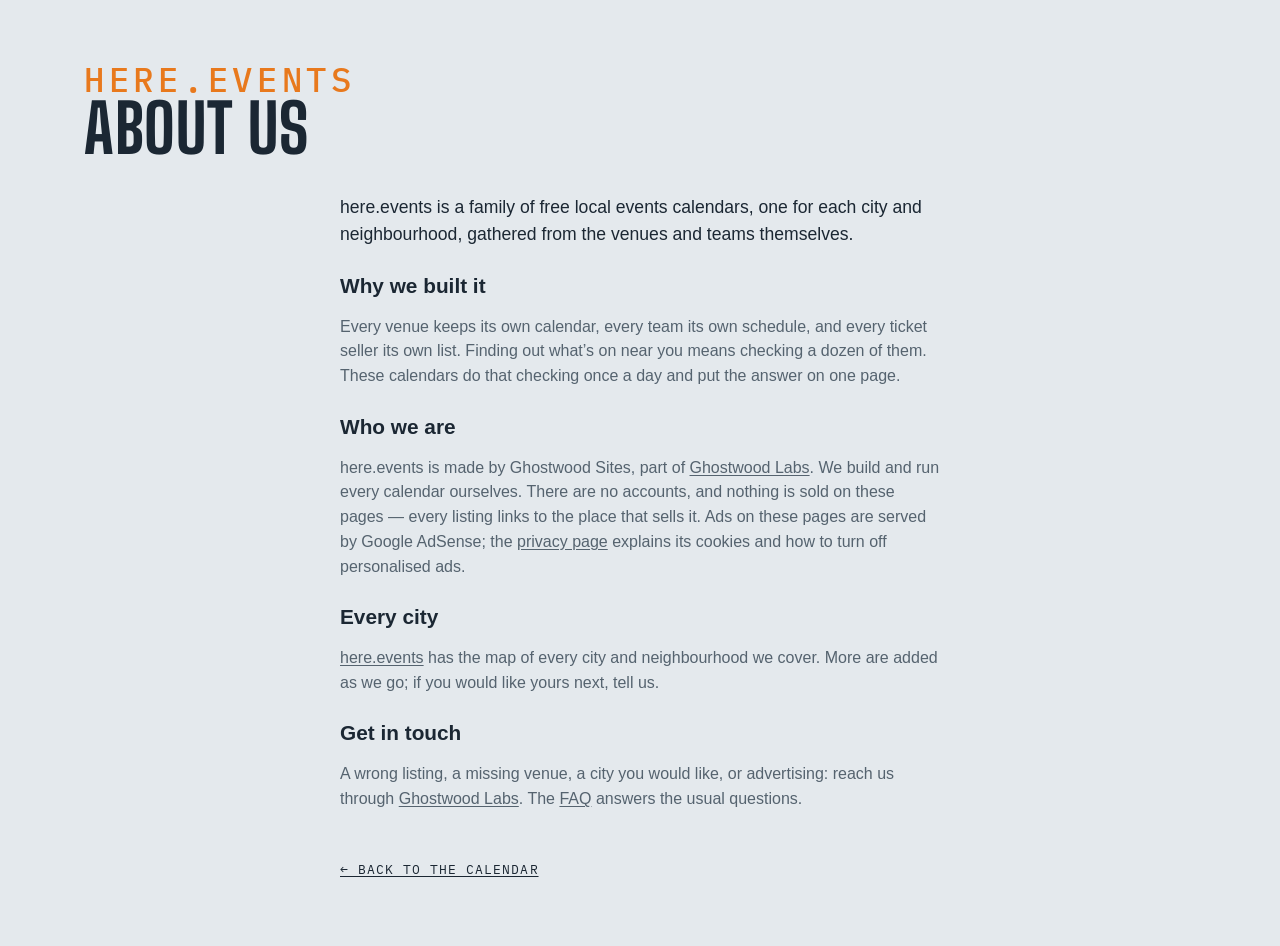
==== commit 428cb9d3: "Footer: a Privacy link to here.events/privacy/; About and FAQ name AdSense instead of "no ads that f" ====
--- a/site/about.html
+++ b/site/about.html
@@ -57,7 +57,7 @@
   <p>Every venue keeps its own calendar, every team its own schedule, and every ticket seller its own list. Finding out what’s on near you means checking a dozen of them. These calendars do that checking once a day and put the answer on one page.</p>
 
   <h2>Who we are</h2>
-  <p>here.events is made by Ghostwood Sites, part of <a href="https://ghostwoodlabs.com/" rel="noopener">Ghostwood Labs</a>. We build and run every calendar ourselves. There are no accounts and no ads that follow you, and nothing is sold on these pages — every listing links to the place that sells it.</p>
+  <p>here.events is made by Ghostwood Sites, part of <a href="https://ghostwoodlabs.com/" rel="noopener">Ghostwood Labs</a>. We build and run every calendar ourselves. There are no accounts, and nothing is sold on these pages — every listing links to the place that sells it. Ads on these pages are served by Google AdSense; the <a href="https://here.events/privacy/">privacy page</a> explains its cookies and how to turn off personalised ads.</p>
 
   <h2>Every city</h2>
   <p><a href="https://here.events/">here.events</a> has the map of every city and neighbourhood we cover. More are added as we go; if you would like yours next, tell us.</p>
--- a/site/styles.css
+++ b/site/styles.css
@@ -401,6 +401,10 @@
 .fp-preset { font-size: .8rem; padding: .4em .85em; min-height: 2rem; }
 .fp-preset:hover { border-color: var(--ink-soft); }
 .fp-preset.is-on { background: var(--ink); color: var(--sky); border-color: var(--ink); }
+/* the panel's foot: Apply, pinned to the bottom edge while the panel scrolls (2026-11-05) */
+.fp-foot { position: sticky; bottom: -1rem; z-index: 1; display: flex; justify-content: flex-end; margin: 1.1rem -1.1rem -1rem; padding: .7rem 1.1rem; background: var(--mist); border-top: 1px solid var(--line); }
+.fp-foot .fp-apply { font-size: .9rem; font-weight: 600; padding: .45em 1.6em; min-height: 2.25rem; background: var(--ink); color: var(--sky); border-color: var(--ink); }
+.fp-foot .fp-apply:hover { background: color-mix(in srgb, var(--ink) 85%, var(--sky)); }
 .fp-group h3 {
   white-space: nowrap; /* never wraps (Steve, 2026-09-22) */
   font-family: var(--mono); font-size: .68rem; text-transform: uppercase;
@@ -865,6 +869,7 @@
 .pop-filter { display: flex; justify-content: center; gap: .5em; align-items: center; cursor: pointer; font-weight: 600; font-size: .88rem; margin: 0 0 .8rem; }
 .pop-filter input { accent-color: var(--ink); }
 .pop-filter[hidden] { display: none; } /* an author display beats the hidden attribute: say it outright (Teams mode has no filter to include) */
+.pop-filter-note { margin: -.45rem 0 .9rem; font-size: .68rem; } /* the filter row's footnote: the calendar keeps the filters it was added with (2026-11-05) */
 
 /* ---- share / embed: a <details> in the footer that opens UPWARD, its body
    floating over the list ---- */
@@ -974,6 +979,7 @@
 footer .foot-link { order: 1; } /* Advertise, Embed, Sources */
 footer #embed { order: 2; }
 footer #sources { order: 3; } /* a page link since 2026-10-29, still last on the row */
+footer #contact { order: 4; } /* the mailto, after Sources (2026-11-05) */
 /* the Advertise link: dressed as the Sources / Embed labels, after them */
 footer .foot-link { position: relative; top: -.5px; display: inline-flex; align-items: center; gap: .4rem; /* measured half a pixel under its neighbours' labels (Steve, 2026-09-15) */ font-family: var(--mono); font-size: .9rem; text-transform: uppercase; letter-spacing: .08em; color: var(--ink); text-decoration: none; padding: .2rem 0; white-space: nowrap; }
 footer .foot-link:hover { color: var(--ink-soft); }
@@ -1960,16 +1966,20 @@
 .lm-road { fill: none; stroke: var(--road); stroke-linecap: round; stroke-linejoin: round; stroke-width: calc(var(--u, 1) * .6); opacity: .45; }
 .lm-road-primary, .lm-road-trunk { stroke-width: calc(var(--u, 1) * .9); opacity: .6; }
 .lm-road-motorway { stroke-width: calc(var(--u, 1) * 1.5); opacity: .8; }
+.lm-boundary { fill: none; stroke: var(--lm-dot); stroke-width: calc(var(--u, 1) * 1.3); stroke-dasharray: calc(var(--u, 1) * 6) calc(var(--u, 1) * 3.5); stroke-linecap: round; stroke-linejoin: round; opacity: .7; pointer-events: none; } /* the city's or neighbourhood's own line (build-local-map.mjs `boundary`): dashed, the map dots' orange, over the roads and under the labels and pins */
 .lm-town { font-family: var(--mono); font-weight: 500; letter-spacing: .08em; text-transform: uppercase; fill: var(--ink-soft); paint-order: stroke; stroke: var(--mist); stroke-width: calc(var(--u, 1) * 3); stroke-linejoin: round; pointer-events: none; }
 .lm-town-dot { fill: var(--ink-soft); }
 .lm-water-name { font-family: var(--body); font-style: italic; letter-spacing: .04em; fill: color-mix(in srgb, var(--ink) 55%, #4da3f0); pointer-events: none; }
 .lm-peak { fill: none; stroke: var(--ink-soft); stroke-width: calc(var(--u, 1) * 1.2); stroke-linejoin: round; }
 .lm-peak-name { font-family: var(--mono); letter-spacing: .06em; fill: var(--ink-soft); opacity: .8; paint-order: stroke; stroke: var(--mist); stroke-width: calc(var(--u, 1) * 3); pointer-events: none; }
+:root { --lm-dot: #e8791d; } /* the map's dots: the Ghostwood orange, one shade per theme (Steve, 2026-10-30) */
+:root[data-theme="dark"] { --lm-dot: #f08a33; }
+@media (prefers-color-scheme: dark) { :root:not([data-theme="light"]) { --lm-dot: #f08a33; } }
 .lm-pin { cursor: pointer; outline: none; }
-.lm-pin circle { stroke: var(--mist); stroke-width: calc(var(--u, 1) * 1.6); transition: stroke-width .12s; }
-.lm-pin.is-empty circle { fill: var(--mist); stroke: var(--pin); stroke-dasharray: calc(var(--u, 1) * 2) calc(var(--u, 1) * 2); } /* nothing upcoming under the filters: a hollow ring in the room's colour */
+.lm-pin circle { fill: var(--pin); stroke: var(--mist); stroke-width: calc(var(--u, 1) * 1.6); transition: stroke-width .12s; }
+.lm-pin.is-empty circle { fill: var(--mist); stroke: var(--pin); stroke-dasharray: calc(var(--u, 1) * 2) calc(var(--u, 1) * 2); } /* nothing upcoming under the filters: a hollow ring */
 .lm-pin:hover circle, .lm-pin:focus-visible circle, .lm-pin.is-open circle { stroke: var(--ink); stroke-width: calc(var(--u, 1) * 2.4); }
-.lm-pin .lm-n { font-family: var(--mono); font-weight: 700; fill: var(--mist); text-anchor: middle; pointer-events: none; }
+.lm-pin .lm-n { font-family: var(--mono); font-weight: 700; fill: #141a20; text-anchor: middle; pointer-events: none; }
 .lm-pin.is-empty .lm-n { fill: var(--pin); }
 .lm-pin .lm-name { font-family: var(--body); font-weight: 600; fill: var(--ink); paint-order: stroke; stroke: var(--mist); stroke-width: calc(var(--u, 1) * 3.2); stroke-linejoin: round; pointer-events: none; }
 .lm-pin.is-empty .lm-name { fill: var(--ink-soft); font-weight: 500; }
@@ -1981,19 +1991,24 @@
 .lm-zoom button[data-z="me"] { margin-top: .3rem; } /* the crosshair: the visitor's own spot, a little apart from the zoom */
 .lm-zoom button.is-busy { opacity: .5; cursor: progress; }
 .lm-zoom button[aria-pressed="true"] { color: #2f7fd6; border-color: #2f7fd6; }
-.lm-city { cursor: pointer; }
-.lm-city-dot { fill: #1f8a4c; stroke: #fff; stroke-width: calc(var(--u, 1) * 1.5); }
-.lm-sign-board { fill: #0f7a45; stroke: #fff; stroke-width: calc(var(--u, 1) * 1); } /* one thin white line as the board's edge (Steve, 2026-10-26: 'the white border should actually be the border') */
-.lm-sign-hit { fill: #fff; opacity: 0; }
-.lm-city:hover .lm-sign-hit, .lm-city:focus-visible .lm-sign-hit { opacity: .14; }
-.lm-sign-name, .lm-sign-mi { font-family: var(--body); font-weight: 700; letter-spacing: .01em; fill: #fff; pointer-events: none; }
-.lm-sign-name { letter-spacing: .03em; }
+.lm-zoom button[data-z="cities"] { margin-top: .3rem; } /* Switch City (and Switch Neighbourhood under it): the other sites, a little apart from the zoom — in place of the green signposts (Steve, 2026-10-31) */
+.lm-zoom button[aria-expanded="true"] { color: var(--ink); border-color: var(--ink); }
+.lm-switch .lm-sw-list { list-style: none; margin: .1rem 0 .35rem; padding: 0; }
+.lm-switch .lm-sw-row { display: flex; align-items: baseline; gap: .55rem; padding: .45rem .1rem; border-top: 1px solid var(--line); color: var(--ink); text-decoration: none; font: 500 .9rem/1.25 var(--body); }
+.lm-switch li:first-child .lm-sw-row { border-top: 0; }
+.lm-switch a.lm-sw-row:hover .lm-sw-name, .lm-switch a.lm-sw-row:focus-visible .lm-sw-name { text-decoration: underline; text-underline-offset: .15em; }
+.lm-switch .lm-sw-name { flex: 1; min-width: 0; overflow: hidden; text-overflow: ellipsis; white-space: nowrap; }
+.lm-switch .lm-sw-tag { flex: none; font-family: var(--mono); font-size: .62rem; letter-spacing: .08em; text-transform: uppercase; color: var(--ink-soft); }
+.lm-switch .lm-sw-far { flex: none; font-family: var(--mono); font-size: .72rem; letter-spacing: .04em; color: var(--ink-soft); }
+.lm-switch .is-here .lm-sw-row { font-weight: 700; }
+.lm-switch .is-here .lm-sw-row::after { content: '✓'; flex: none; color: var(--ink-soft); }
+.lm-caption .lm-reset { font: inherit; letter-spacing: inherit; text-transform: inherit; color: var(--ink); background: none; border: 0; border-bottom: 1px solid currentColor; border-radius: 0; padding: 0; cursor: pointer; } /* the filters leave nothing on the map: one tap back to the default (Steve, 2026-10-31) */
+.lm-caption .lm-reset[hidden] { display: none; }
 .lm-me-dot { fill: #2f7fd6; stroke: var(--mist); stroke-width: calc(var(--u, 1) * 2); }
 .lm-me-acc { fill: #2f7fd6; fill-opacity: .14; stroke: #2f7fd6; stroke-opacity: .45; stroke-width: calc(var(--u, 1) * .8); animation: lm-pulse 2.4s ease-out infinite; transform-box: fill-box; transform-origin: center; }
 @keyframes lm-pulse { 0% { fill-opacity: .22; } 100% { fill-opacity: .08; } }
 .lm-pin.is-city circle { opacity: .78; } /* the rest of the city on a neighbourhood map: a shade quieter than the neighbourhood's own rooms */
 .lm-pin.is-city .lm-name { font-weight: 500; fill: var(--ink-soft); }
-.lm-pin .lm-stack { stroke: var(--mist); stroke-width: calc(var(--u, 1) * 1.6); } /* a group of venues (Steve, 2026-10-28): the next venues' discs peek out behind the first */
 .lm-pin.is-group .lm-name { font-weight: 700; }
 /* a group's card: one row a venue, folded like a reddit thread — [+] opens its next events under a thread line, [–] folds them */
 .lm-pop .lm-tree { margin: 0 0 .3rem; }
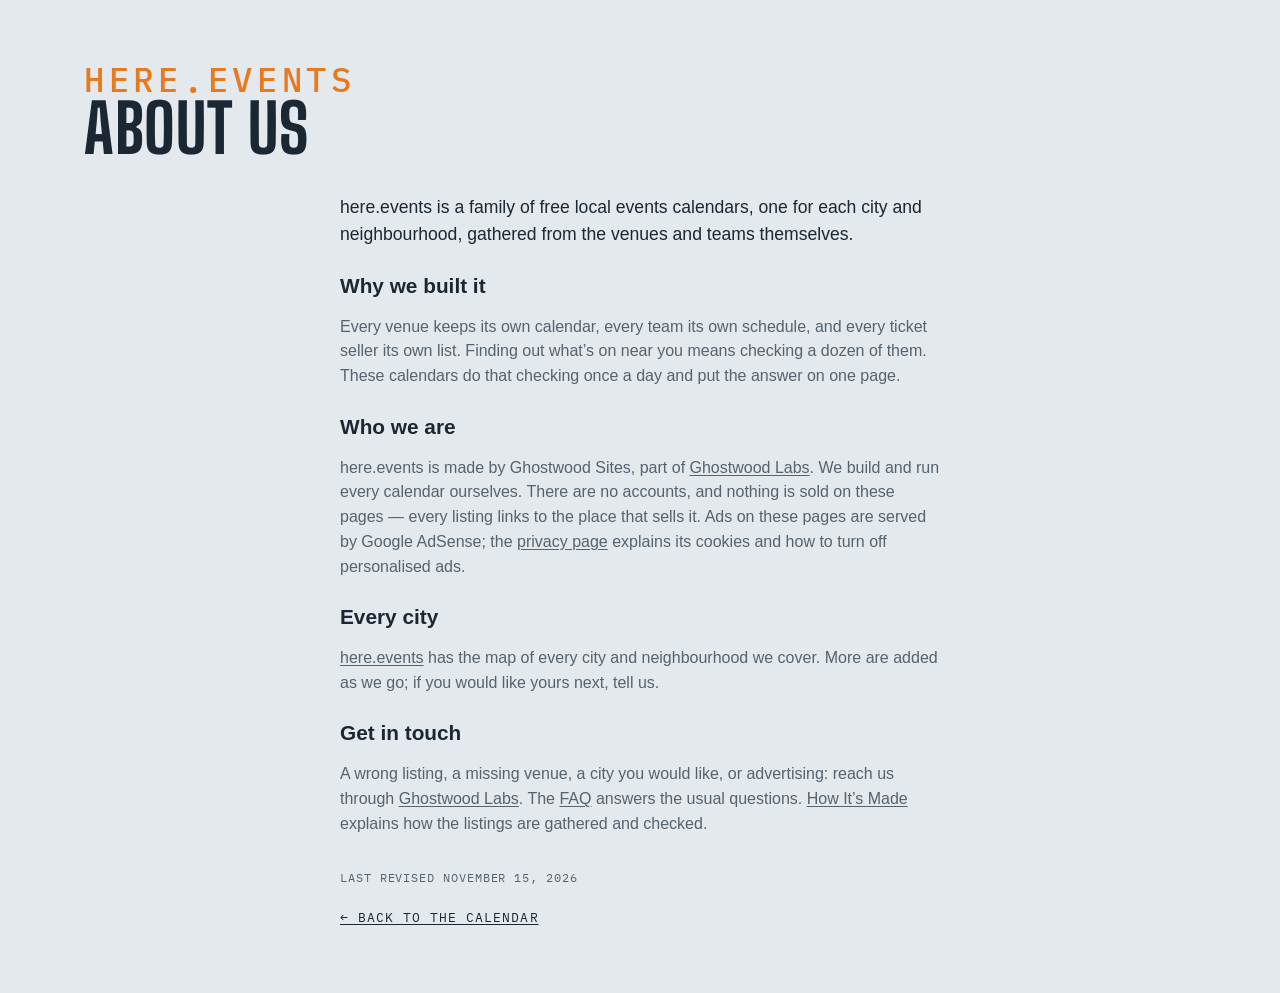
==== commit 400d5bea: "How It's Made page, Updated line, truthful sitemap dates A page on how the calendar is curated, link" ====
--- a/site/about.html
+++ b/site/about.html
@@ -63,8 +63,9 @@
   <p><a href="https://here.events/">here.events</a> has the map of every city and neighbourhood we cover. More are added as we go; if you would like yours next, tell us.</p>
 
   <h2>Get in touch</h2>
-  <p>A wrong listing, a missing venue, a city you would like, or advertising: reach us through <a href="https://ghostwoodlabs.com/" rel="noopener">Ghostwood Labs</a>. The <a href="faq.html">FAQ</a> answers the usual questions.</p>
+  <p>A wrong listing, a missing venue, a city you would like, or advertising: reach us through <a href="https://ghostwoodlabs.com/" rel="noopener">Ghostwood Labs</a>. The <a href="faq.html">FAQ</a> answers the usual questions. <a href="how.html">How It’s Made</a> explains how the listings are gathered and checked.</p>
 
+  <p class="ad-revised">Last revised <time datetime="2026-11-15">November 15, 2026</time></p>
   <a class="ad-back" href="./">← Back to the calendar</a>
 </main>
 </body>
--- a/site/styles.css
+++ b/site/styles.css
@@ -994,6 +994,11 @@
 .ad-page p, .ad-page li { color: var(--ink-soft); line-height: 1.55; }
 .ad-page ul { padding-left: 1.2rem; }
 .ad-page .ad-lead { font-size: 1.1rem; color: var(--ink); }
+.updated { margin: 1rem 0 -.6rem; font-family: var(--mono); font-size: .72rem; letter-spacing: .08em; text-transform: uppercase; color: var(--ink-soft); }
+.updated a { color: var(--ink); }
+body:has(#mapView:not([hidden])) .updated { display: none; }
+.ad-page .ad-revised { margin-top: 2rem; font-family: var(--mono); font-size: .72rem; letter-spacing: .08em; text-transform: uppercase; }
+.ad-page .ad-revised + .ad-back { margin-top: .6rem; }
 .ad-page .ad-back { display: inline-block; margin-top: 2rem; font-family: var(--mono); font-size: .8rem; text-transform: uppercase; letter-spacing: .08em; color: var(--ink); }
 footer .share summary { font-size: .9rem; white-space: nowrap; }
 .foot-inner.is-tight .share summary span, .foot-inner.is-tighter .gw-credit {
